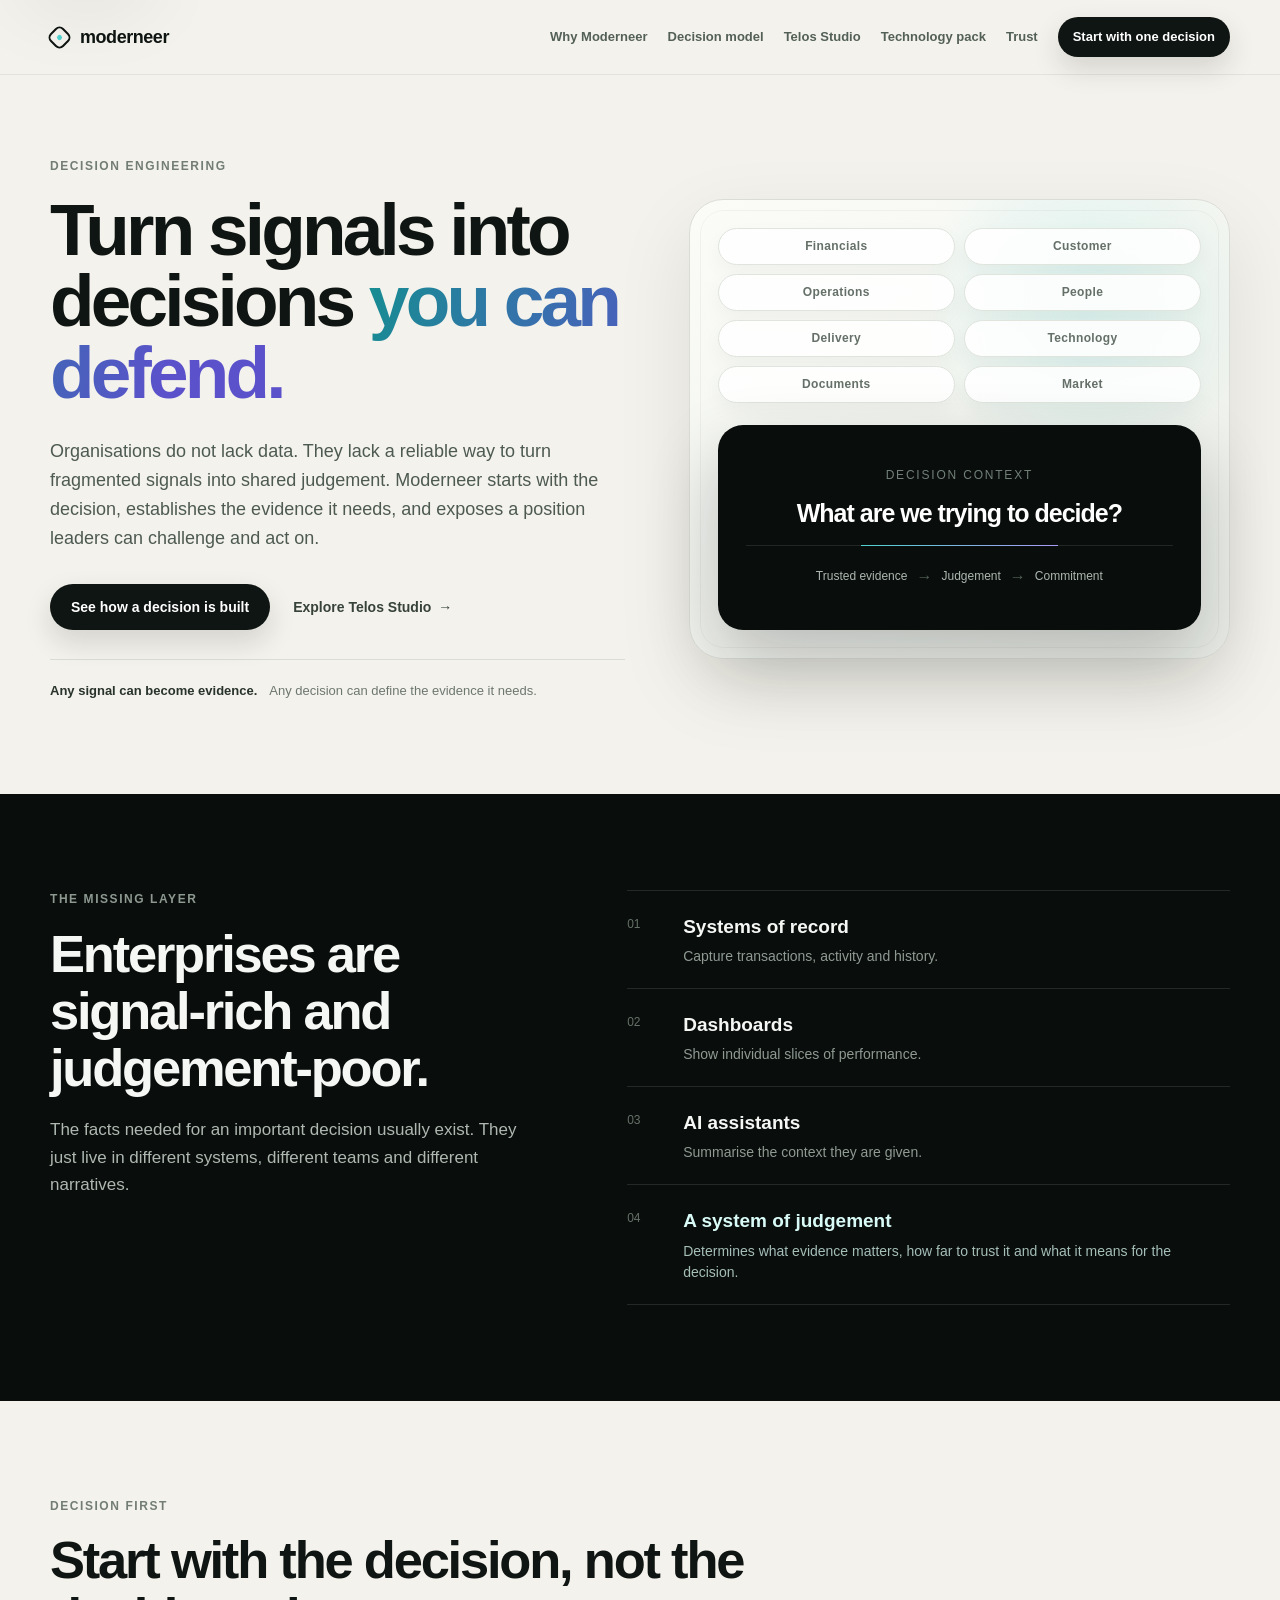
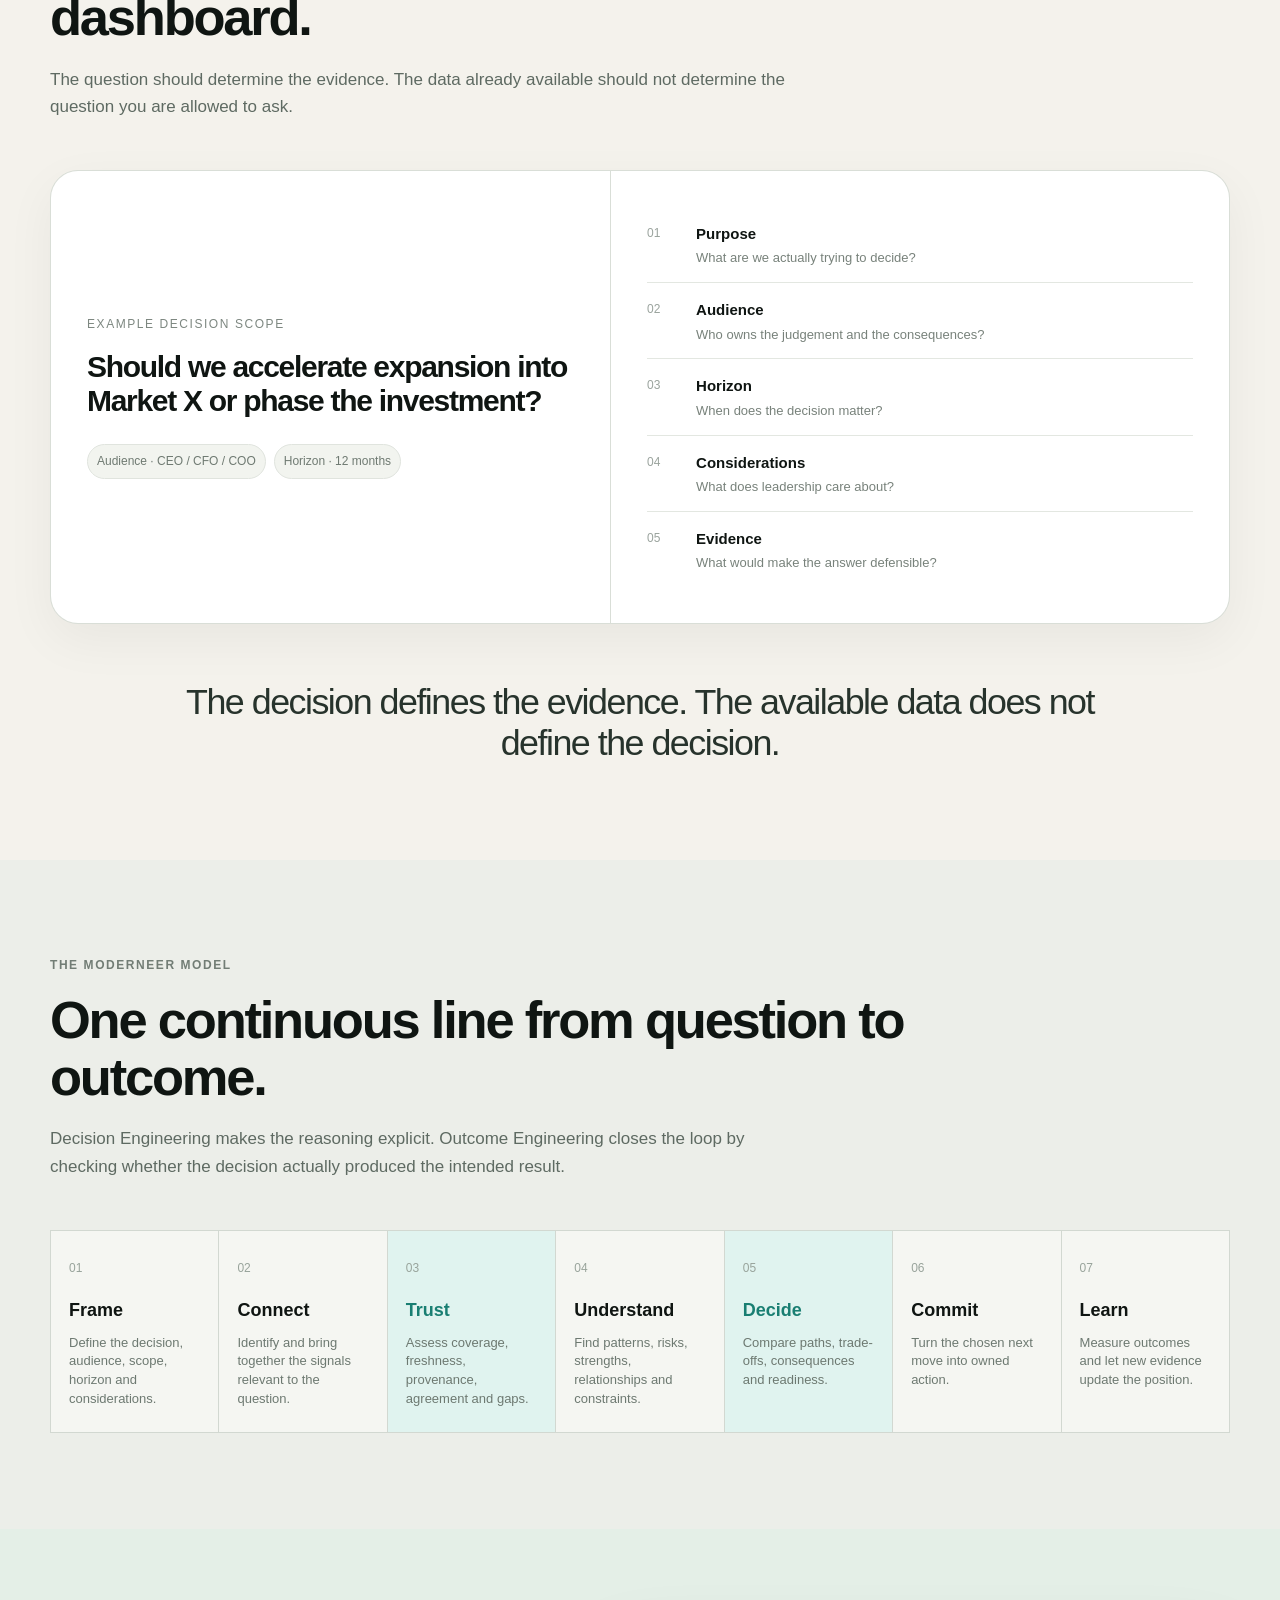
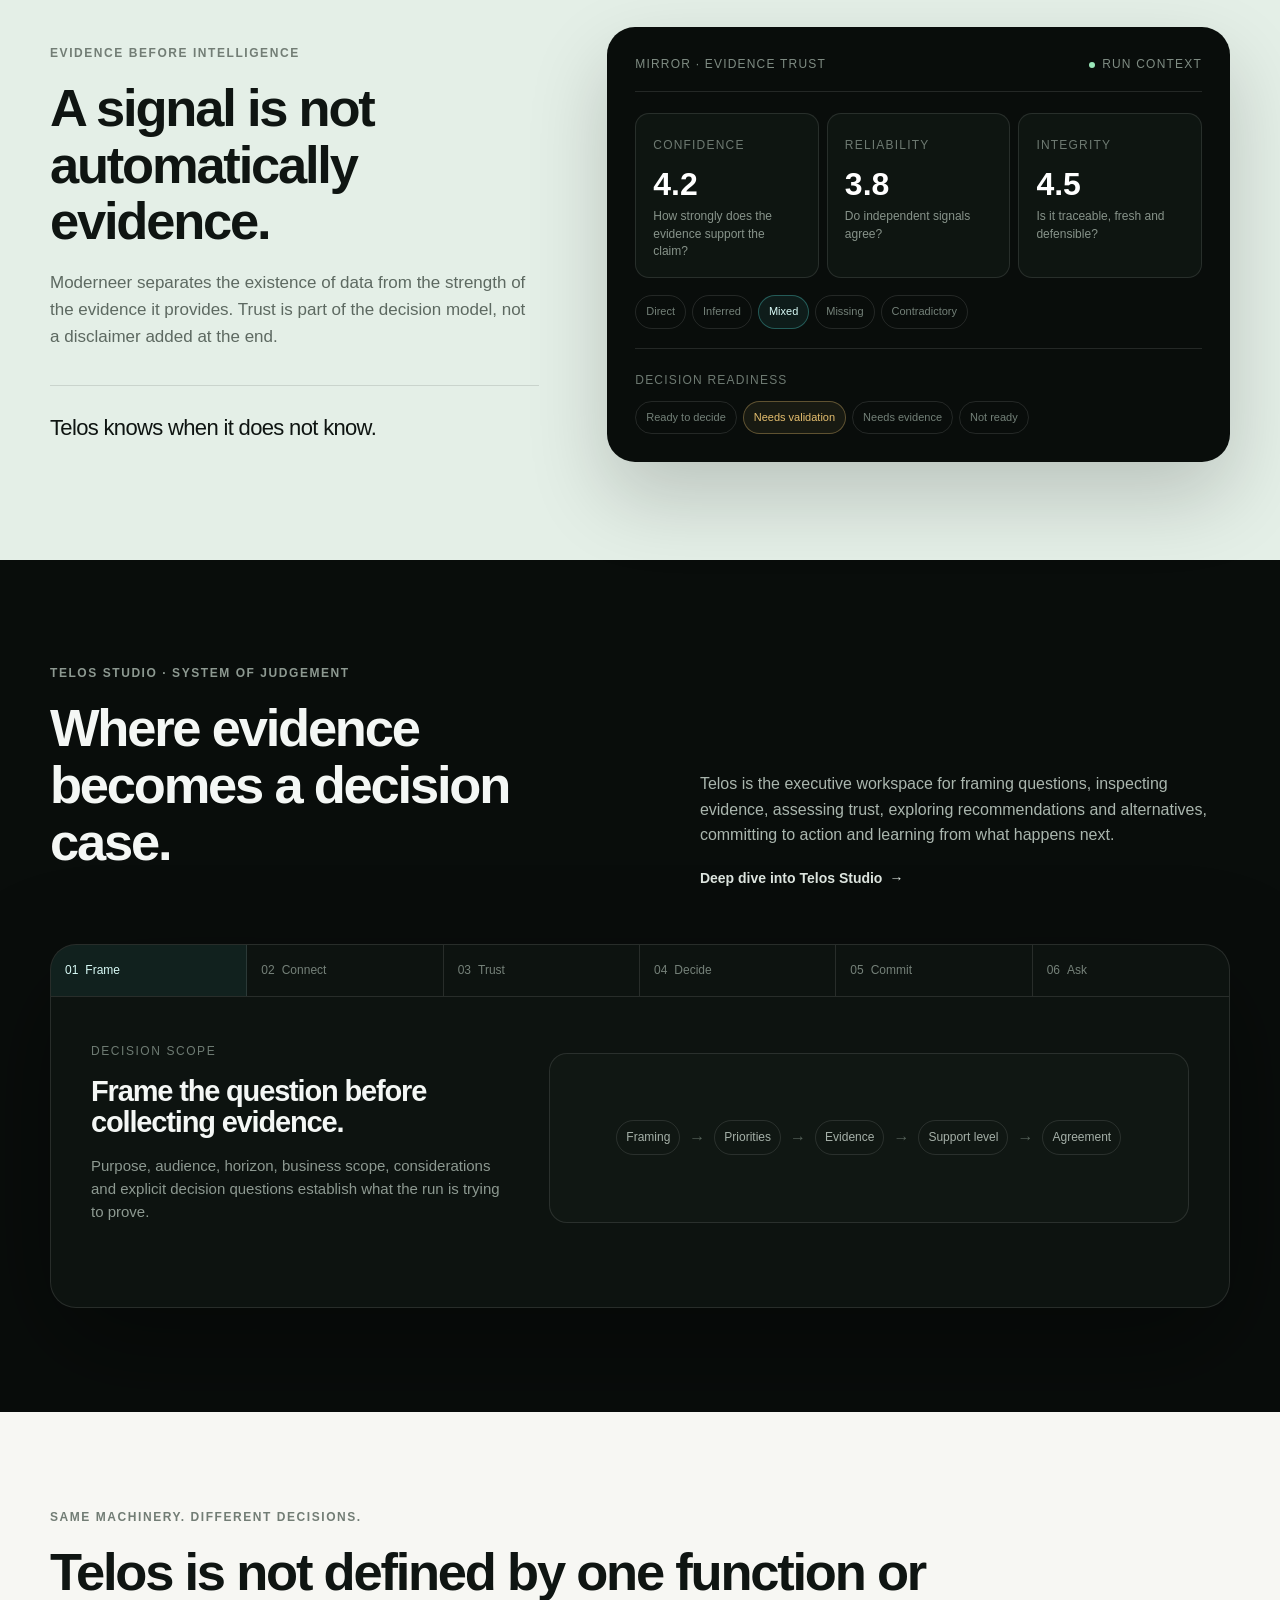
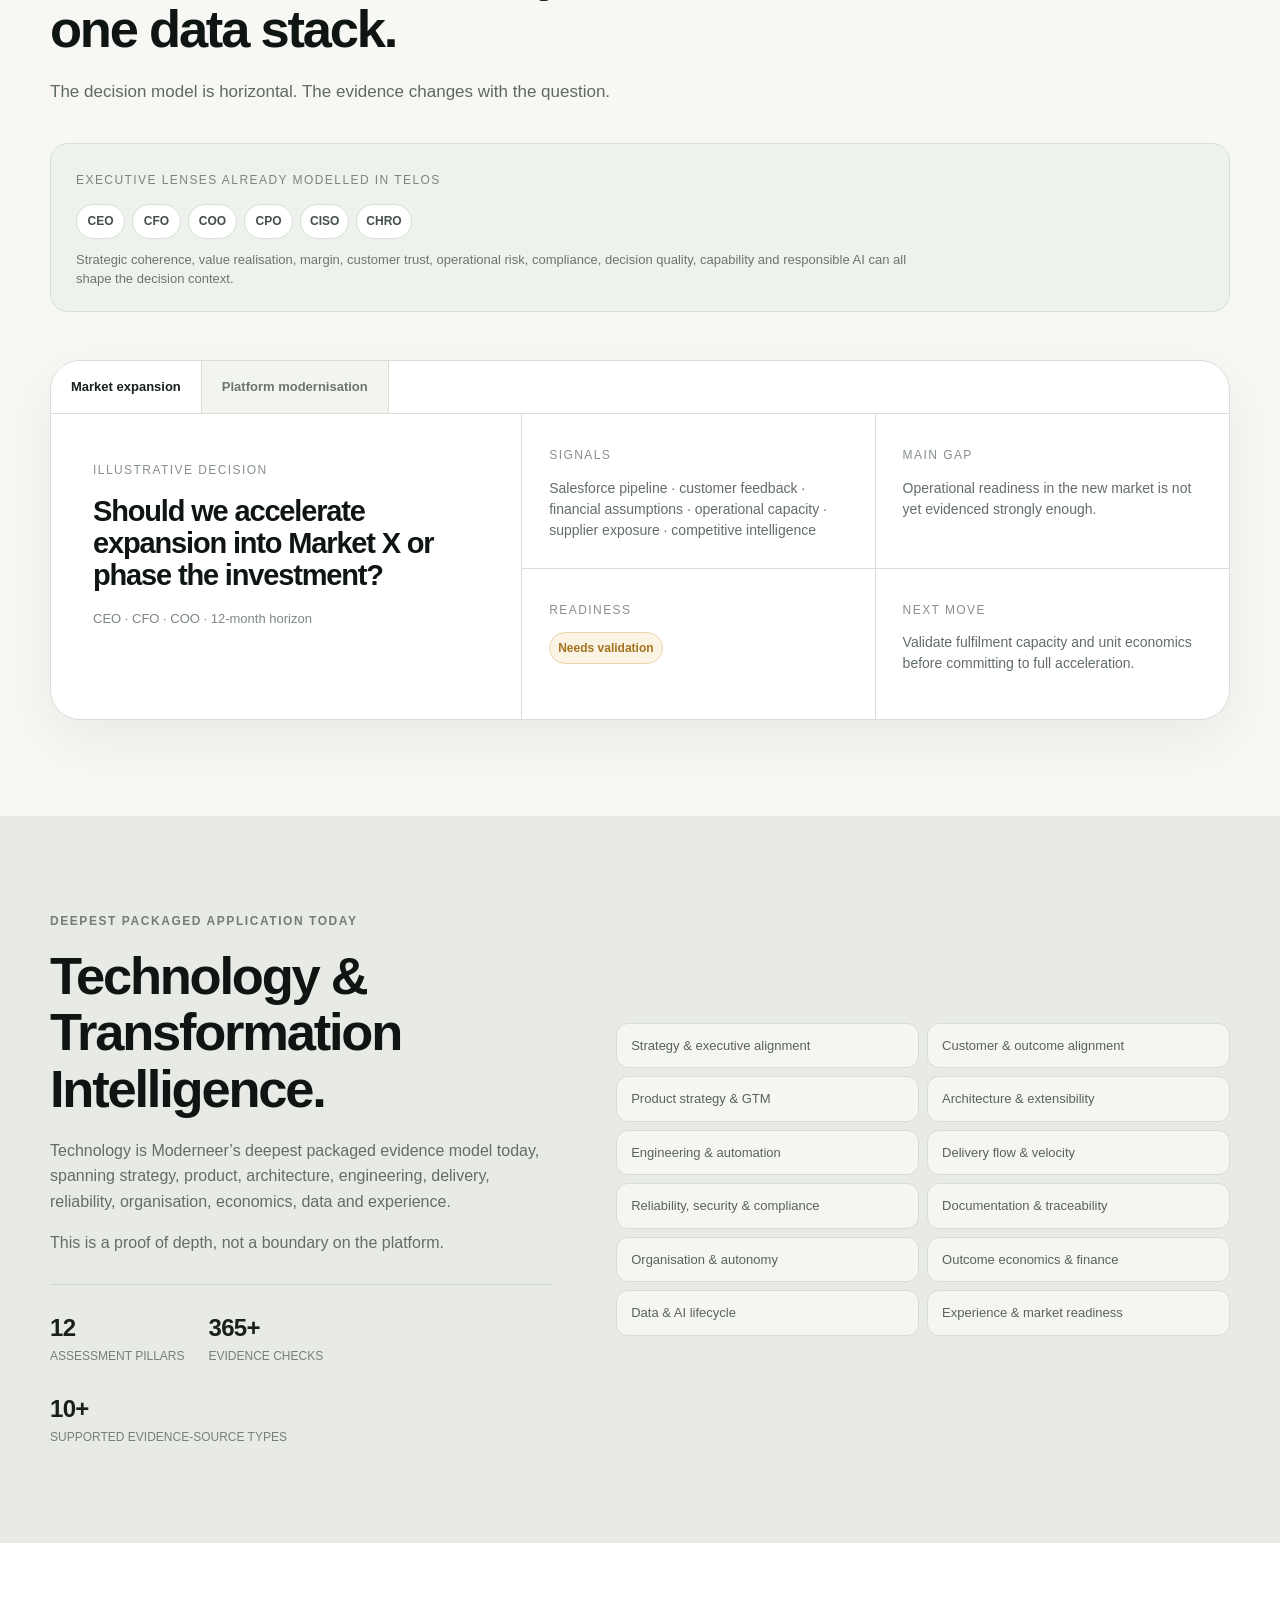
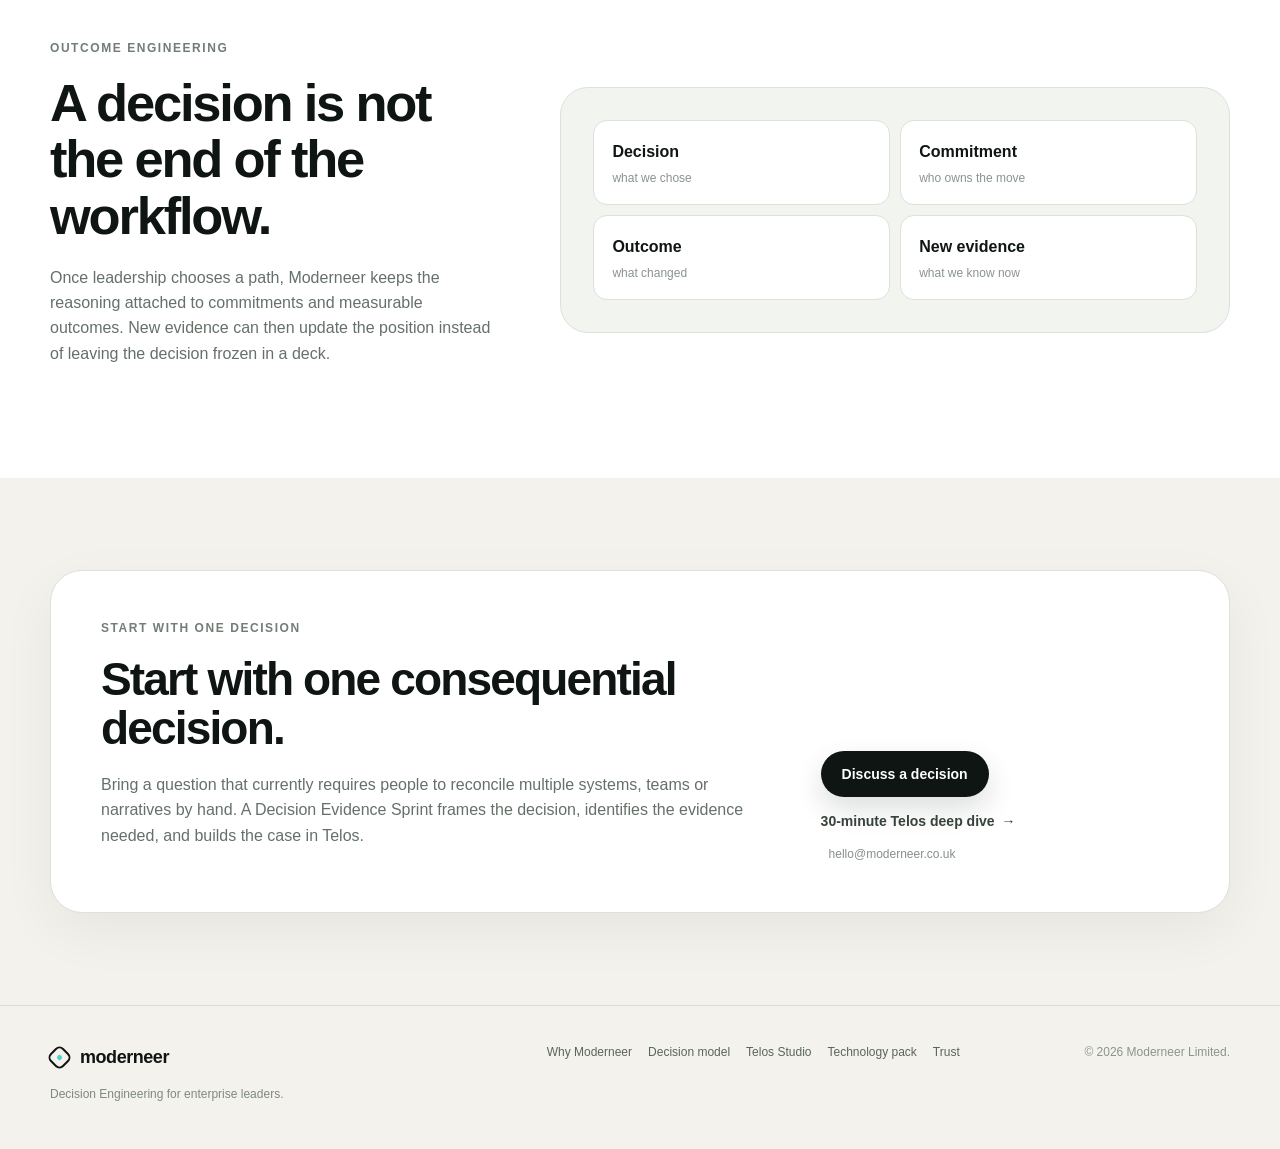
==== index.html @ ff951086 "Polish executive readability and product microcopy" ====
<!doctype html>
<html lang="en">
<head>
  <meta charset="utf-8">
  <meta name="viewport" content="width=device-width,initial-scale=1">
  <title>Moderneer — Decision Engineering for Enterprise Leaders</title>
  <meta name="description" content="Moderneer turns fragmented enterprise signals into trusted evidence and defensible decisions. Telos Studio is the system of judgement where leaders frame, challenge, decide, commit and learn.">
<link rel="stylesheet" href="assets/css/styles.css">
  <link rel="icon" type="image/svg+xml" href="assets/images/favicon.svg">
  <link rel="canonical" href="https://moderneer.co.uk/">
  <meta property="og:type" content="website">
  <meta property="og:site_name" content="Moderneer">
  <meta property="og:title" content="Turn signals into decisions you can defend.">
  <meta property="og:description" content="Decision Engineering for enterprise leaders. Frame the decision, establish trusted evidence, expose uncertainty, choose a path, commit and learn.">
  <meta property="og:url" content="https://moderneer.co.uk/">
  <meta property="og:image" content="https://moderneer.co.uk/assets/images/social-preview.svg">
  <meta name="twitter:card" content="summary_large_image">
  <meta name="theme-color" content="#f4f2ec">
</head>
<body class="site home-page">
<a class="skip-link" href="#main">Skip to content</a>

<header class="site-header">
  <div class="shell header-inner">
    <a class="brand" href="#top" aria-label="Moderneer home"><span class="brand-mark"></span><span>moderneer</span></a>
    <nav class="desktop-nav" aria-label="Primary">
      <a href="#why">Why Moderneer</a>
      <a href="#model">Decision model</a>
      <a href="#telos">Telos Studio</a>
      <a href="#technology-pack">Technology pack</a>
      <a href="#trust">Trust</a>
      <a class="button button-dark button-small" href="#contact">Start with one decision</a>
    </nav>
    <button class="menu-button" type="button" aria-label="Open navigation" aria-expanded="false" data-nav-toggle>
      <span></span><span></span>
    </button>
  </div>
  <div class="mobile-nav" data-nav-panel hidden>
    <div class="shell mobile-nav-inner">
      <a href="#why">Why Moderneer</a>
      <a href="#model">Decision model</a>
      <a href="#telos">Telos Studio</a>
      <a href="#technology-pack">Technology pack</a>
      <a href="#trust">Trust</a>
      <a href="#contact">Start with one decision</a>
    </div>
  </div>
</header>

<main id="main">
  <section class="hero" id="top">
    <div class="shell hero-grid">
      <div class="hero-copy reveal">
        <div class="eyebrow">Decision Engineering</div>
        <h1>Turn signals into decisions <span class="accent-text">you can defend.</span></h1>
        <p class="hero-lede">Organisations do not lack data. They lack a reliable way to turn fragmented signals into shared judgement. Moderneer starts with the decision, establishes the evidence it needs, and exposes a position leaders can challenge and act on.</p>
        <div class="action-row">
          <a class="button button-dark" href="#model">See how a decision is built</a>
          <a class="text-link" href="#telos">Explore Telos Studio <span aria-hidden="true">→</span></a>
        </div>
        <div class="hero-principle"><strong>Any signal can become evidence.</strong><span>Any decision can define the evidence it needs.</span></div>
      </div>

      <div class="hero-system reveal" aria-label="Signals become trusted evidence, a decision and a commitment">
        <div class="signal-cloud">
          <span style="--x:5%;--y:8%">Financials</span>
          <span style="--x:54%;--y:2%">Customer</span>
          <span style="--x:74%;--y:24%">Operations</span>
          <span style="--x:4%;--y:55%">People</span>
          <span style="--x:66%;--y:67%">Delivery</span>
          <span style="--x:10%;--y:82%">Technology</span>
          <span style="--x:48%;--y:89%">Documents</span>
          <span style="--x:79%;--y:88%">Market</span>
        </div>
        <div class="system-core">
          <small>DECISION CONTEXT</small>
          <b>What are we trying to decide?</b>
          <div class="core-line"><span></span></div>
          <div class="core-stages"><span>Trusted evidence</span><i>→</i><span>Judgement</span><i>→</i><span>Commitment</span></div>
        </div>
      </div>
    </div>
  </section>

  <section class="dark-section" id="why">
    <div class="shell problem-grid">
      <div class="reveal">
        <div class="eyebrow eyebrow-light">The missing layer</div>
        <h2>Enterprises are signal-rich and judgement-poor.</h2>
        <p class="dark-lede">The facts needed for an important decision usually exist. They just live in different systems, different teams and different narratives.</p>
      </div>
      <div class="problem-stack reveal">
        <article><span>01</span><div><b>Systems of record</b><p>Capture transactions, activity and history.</p></div></article>
        <article><span>02</span><div><b>Dashboards</b><p>Show individual slices of performance.</p></div></article>
        <article><span>03</span><div><b>AI assistants</b><p>Summarise the context they are given.</p></div></article>
        <article class="highlight"><span>04</span><div><b>A system of judgement</b><p>Determines what evidence matters, how far to trust it and what it means for the decision.</p></div></article>
      </div>
    </div>
  </section>

  <section class="section decision-first" id="model">
    <div class="shell">
      <div class="section-intro reveal">
        <div class="eyebrow">Decision first</div>
        <h2>Start with the decision, not the dashboard.</h2>
        <p>The question should determine the evidence. The data already available should not determine the question you are allowed to ask.</p>
      </div>

      <div class="scope-board reveal">
        <div class="scope-question">
          <small>EXAMPLE DECISION SCOPE</small>
          <h3>Should we accelerate expansion into Market X or phase the investment?</h3>
          <div class="scope-meta"><span>Audience · CEO / CFO / COO</span><span>Horizon · 12 months</span></div>
        </div>
        <div class="scope-fields">
          <article><span>01</span><div><b>Purpose</b><p>What are we actually trying to decide?</p></div></article>
          <article><span>02</span><div><b>Audience</b><p>Who owns the judgement and the consequences?</p></div></article>
          <article><span>03</span><div><b>Horizon</b><p>When does the decision matter?</p></div></article>
          <article><span>04</span><div><b>Considerations</b><p>What does leadership care about?</p></div></article>
          <article><span>05</span><div><b>Evidence</b><p>What would make the answer defensible?</p></div></article>
        </div>
      </div>
      <blockquote class="decision-rule reveal">The decision defines the evidence. The available data does not define the decision.</blockquote>
    </div>
  </section>

  <section class="section loop-section">
    <div class="shell">
      <div class="section-intro reveal">
        <div class="eyebrow">The Moderneer model</div>
        <h2>One continuous line from question to outcome.</h2>
        <p>Decision Engineering makes the reasoning explicit. Outcome Engineering closes the loop by checking whether the decision actually produced the intended result.</p>
      </div>
      <div class="decision-loop reveal" aria-label="Frame, Connect, Trust, Understand, Decide, Commit, Learn">
        <article><span>01</span><b>Frame</b><p>Define the decision, audience, scope, horizon and considerations.</p></article>
        <article><span>02</span><b>Connect</b><p>Identify and bring together the signals relevant to the question.</p></article>
        <article class="loop-focus"><span>03</span><b>Trust</b><p>Assess coverage, freshness, provenance, agreement and gaps.</p></article>
        <article><span>04</span><b>Understand</b><p>Find patterns, risks, strengths, relationships and constraints.</p></article>
        <article class="loop-focus"><span>05</span><b>Decide</b><p>Compare paths, trade-offs, consequences and readiness.</p></article>
        <article><span>06</span><b>Commit</b><p>Turn the chosen next move into owned action.</p></article>
        <article><span>07</span><b>Learn</b><p>Measure outcomes and let new evidence update the position.</p></article>
      </div>
    </div>
  </section>

  <section class="trust-section" id="trust">
    <div class="shell trust-grid">
      <div class="reveal">
        <div class="eyebrow">Evidence before intelligence</div>
        <h2>A signal is not automatically evidence.</h2>
        <p>Moderneer separates the existence of data from the strength of the evidence it provides. Trust is part of the decision model, not a disclaimer added at the end.</p>
        <div class="trust-quote">Telos knows when it does not know.</div>
      </div>
      <div class="mirror-card reveal">
        <div class="mirror-top"><span>Mirror · evidence trust</span><span class="live-dot">run context</span></div>
        <div class="trust-dimensions">
          <article><small>CONFIDENCE</small><strong>4.2</strong><p>How strongly does the evidence support the claim?</p></article>
          <article><small>RELIABILITY</small><strong>3.8</strong><p>Do independent signals agree?</p></article>
          <article><small>INTEGRITY</small><strong>4.5</strong><p>Is it traceable, fresh and defensible?</p></article>
        </div>
        <div class="evidence-state"><span>Direct</span><span>Inferred</span><span class="selected">Mixed</span><span>Missing</span><span>Contradictory</span></div>
        <div class="readiness-state"><small>DECISION READINESS</small><div><span>Ready to decide</span><span class="selected amber">Needs validation</span><span>Needs evidence</span><span>Not ready</span></div></div>
      </div>
    </div>
  </section>

  <section class="telos-section" id="telos">
    <div class="shell">
      <div class="telos-heading reveal">
        <div>
          <div class="eyebrow eyebrow-light">Telos Studio · System of Judgement</div>
          <h2>Where evidence becomes a decision case.</h2>
        </div>
        <div>
          <p>Telos is the executive workspace for framing questions, inspecting evidence, assessing trust, exploring recommendations and alternatives, committing to action and learning from what happens next.</p>
          <a class="text-link text-link-light" href="telos.html">Deep dive into Telos Studio <span aria-hidden="true">→</span></a>
        </div>
      </div>

      <div class="journey-window reveal">
        <div class="journey-nav">
          <button class="active" data-journey="scope"><span>01</span>Frame</button>
          <button data-journey="connect"><span>02</span>Connect</button>
          <button data-journey="trust"><span>03</span>Trust</button>
          <button data-journey="decide"><span>04</span>Decide</button>
          <button data-journey="commit"><span>05</span>Commit</button>
          <button data-journey="ask"><span>06</span>Ask</button>
        </div>
        <div class="journey-panels">
          <article class="journey-panel active" data-journey-panel="scope">
            <div><small>DECISION SCOPE</small><h3>Frame the question before collecting evidence.</h3><p>Purpose, audience, horizon, business scope, considerations and explicit decision questions establish what the run is trying to prove.</p></div>
            <div class="scope-mini"><span>Framing</span><i>→</i><span>Priorities</span><i>→</i><span>Evidence</span><i>→</i><span>Support level</span><i>→</i><span>Agreement</span></div>
          </article>
          <article class="journey-panel" data-journey-panel="connect">
            <div><small>SIGNAL COLLECTION</small><h3>Bring together only the evidence the decision needs.</h3><p>Current connectors span technology, delivery, service, business and external intelligence. Files and structured context extend the evidence set where needed.</p></div>
            <div class="connector-cloud"><span>Salesforce</span><span>Jira</span><span>Confluence</span><span>Source control</span><span>CI/CD</span><span>OpenTelemetry</span><span>ServiceNow</span><span>Cloud & cost</span><span>External intelligence</span><span>Files</span></div>
          </article>
          <article class="journey-panel" data-journey-panel="trust">
            <div><small>MIRROR</small><h3>Know how much of the answer the evidence can support.</h3><p>Coverage, confidence, reliability, integrity, provenance and contradictions are visible before certainty is implied.</p></div>
            <div class="mini-gauges"><span style="--v:72%"><b>Company trust</b><i></i></span><span style="--v:84%"><b>Run trust</b><i></i></span></div>
          </article>
          <article class="journey-panel" data-journey-panel="decide">
            <div><small>DECISION INTELLIGENCE</small><h3>Build the case, not just the recommendation.</h3><p>Why now, evidence basis, readiness, main gap, options, trade-offs, cost of action, cost of inaction and the next defensible move.</p></div>
            <div class="decision-mini"><span class="critical">Critical</span><span class="validation">Needs validation</span><b>Accelerate expansion now or phase the investment?</b><p>Leading path: validate operational capacity before full commitment.</p></div>
          </article>
          <article class="journey-panel" data-journey-panel="commit">
            <div><small>COMMITMENTS</small><h3>Turn judgement into owned action.</h3><p>Recommendations can become explicit commitments with people and dates, so the decision leaves the meeting with accountability attached.</p></div>
            <div class="commit-mini"><span><b>Owner</b>COO</span><span><b>Commit by</b>15 Nov</span><span><b>Status</b>Committed</span></div>
          </article>
          <article class="journey-panel" data-journey-panel="ask">
            <div><small>ASK THE DECISION CONTEXT</small><h3>Explore the evidence without detaching the answer from the run.</h3><p>Contextual Q&A, collaboration, participants and mentions let leaders interrogate the evidence and reasoning in natural language.</p></div>
            <div class="ask-mini"><p>What evidence most weakens the case for accelerating now?</p><span>Answer from this run →</span></div>
          </article>
        </div>
      </div>
    </div>
  </section>

  <section class="section examples-section">
    <div class="shell">
      <div class="section-intro reveal">
        <div class="eyebrow">Same machinery. Different decisions.</div>
        <h2>Telos is not defined by one function or one data stack.</h2>
        <p>The decision model is horizontal. The evidence changes with the question.</p>
      </div>

      <div class="executive-lenses reveal">
        <small>EXECUTIVE LENSES ALREADY MODELLED IN TELOS</small>
        <div><span>CEO</span><span>CFO</span><span>COO</span><span>CPO</span><span>CISO</span><span>CHRO</span></div>
        <p>Strategic coherence, value realisation, margin, customer trust, operational risk, compliance, decision quality, capability and responsible AI can all shape the decision context.</p>
      </div>

      <div class="decision-demo reveal">
        <div class="case-tabs" role="tablist" aria-label="Illustrative decision examples">
          <button class="active" role="tab" aria-selected="true" data-case="growth">Market expansion</button>
          <button role="tab" aria-selected="false" data-case="technology">Platform modernisation</button>
        </div>
        <div class="case-body">
          <div class="case-question"><small>ILLUSTRATIVE DECISION</small><h3 data-case-question>Should we accelerate expansion into Market X or phase the investment?</h3><p data-case-audience>CEO · CFO · COO · 12-month horizon</p></div>
          <div class="case-grid">
            <div><small>SIGNALS</small><p data-case-signals>Salesforce pipeline · customer feedback · financial assumptions · operational capacity · supplier exposure · competitive intelligence</p></div>
            <div><small>MAIN GAP</small><p data-case-gap>Operational readiness in the new market is not yet evidenced strongly enough.</p></div>
            <div><small>READINESS</small><p><span class="case-readiness" data-case-readiness>Needs validation</span></p></div>
            <div><small>NEXT MOVE</small><p data-case-next>Validate fulfilment capacity and unit economics before committing to full acceleration.</p></div>
          </div>
        </div>
      </div>
    </div>
  </section>

  <section class="section technology-section" id="technology-pack">
    <div class="shell technology-grid">
      <div class="reveal">
        <div class="eyebrow">Deepest packaged application today</div>
        <h2>Technology & Transformation Intelligence.</h2>
        <p>Technology is Moderneer’s deepest packaged evidence model today, spanning strategy, product, architecture, engineering, delivery, reliability, organisation, economics, data and experience.</p>
        <p>This is a proof of depth, not a boundary on the platform.</p>
        <div class="technology-proof"><span><strong>12</strong> assessment pillars</span><span><strong>365+</strong> evidence checks</span><span><strong>10+</strong> supported evidence-source types</span></div>
      </div>
      <div class="pillar-field reveal" aria-label="Technology and Transformation Intelligence pillars">
        <span>Strategy & executive alignment</span><span>Customer & outcome alignment</span><span>Product strategy & GTM</span><span>Architecture & extensibility</span><span>Engineering & automation</span><span>Delivery flow & velocity</span><span>Reliability, security & compliance</span><span>Documentation & traceability</span><span>Organisation & autonomy</span><span>Outcome economics & finance</span><span>Data & AI lifecycle</span><span>Experience & market readiness</span>
      </div>
    </div>
  </section>

  <section class="section outcome-section">
    <div class="shell outcome-grid">
      <div class="reveal">
        <div class="eyebrow">Outcome Engineering</div>
        <h2>A decision is not the end of the workflow.</h2>
        <p>Once leadership chooses a path, Moderneer keeps the reasoning attached to commitments and measurable outcomes. New evidence can then update the position instead of leaving the decision frozen in a deck.</p>
      </div>
      <div class="outcome-loop reveal" aria-label="Decision, commitment, outcome, new evidence">
        <span><b>Decision</b><small>what we chose</small></span><i>→</i><span><b>Commitment</b><small>who owns the move</small></span><i>→</i><span><b>Outcome</b><small>what changed</small></span><i>→</i><span><b>New evidence</b><small>what we know now</small></span>
      </div>
    </div>
  </section>

  <section class="contact-section" id="contact">
    <div class="shell contact-card reveal">
      <div>
        <div class="eyebrow">Start with one decision</div>
        <h2>Start with one consequential decision.</h2>
        <p>Bring a question that currently requires people to reconcile multiple systems, teams or narratives by hand. A Decision Evidence Sprint frames the decision, identifies the evidence needed, and builds the case in Telos.</p>
      </div>
      <div class="contact-action">
        <a class="button button-dark" href="mailto:hello@moderneer.co.uk?subject=Decision%20Evidence%20Sprint">Discuss a decision</a>
        <a class="text-link" href="telos.html">30-minute Telos deep dive <span aria-hidden="true">→</span></a>
        <span>hello@moderneer.co.uk</span>
      </div>
    </div>
  </section>
</main>

<footer class="site-footer">
  <div class="shell footer-grid">
    <div><a class="brand" href="#top"><span class="brand-mark"></span><span>moderneer</span></a><p>Decision Engineering for enterprise leaders.</p></div>
    <div class="footer-links"><a href="#why">Why Moderneer</a><a href="#model">Decision model</a><a href="#telos">Telos Studio</a><a href="#technology-pack">Technology pack</a><a href="#trust">Trust</a></div>
    <div class="footer-meta">© 2026 Moderneer Limited.</div>
  </div>
</footer>

<script src="assets/js/app.js"></script>
</body>
</html>
---- assets/css/styles.css ----
:root{
  --paper:#f4f2ec;
  --paper-2:#ebece7;
  --paper-3:#e7efe9;
  --ink:#0f1512;
  --ink-2:#263029;
  --muted:#626d66;
  --line:#d8ddd6;
  --white:#fff;
  --dark:#090d0b;
  --dark-2:#101713;
  --dark-3:#151d18;
  --dark-line:rgba(255,255,255,.11);
  --cyan:#4ed2cf;
  --cyan-2:#1d8e91;
  --mint:#9ae7b9;
  --violet:#aa9af6;
  --amber:#e4be6e;
  --red:#ef8b89;
  --max:1200px;
  --radius:30px;
  --shadow:0 28px 80px rgba(12,22,16,.09);
}
*{box-sizing:border-box}
html{scroll-behavior:smooth}
body{margin:0}
body.site{background:var(--paper);color:var(--ink);font-family:Inter,ui-sans-serif,system-ui,-apple-system,BlinkMacSystemFont,"Segoe UI",sans-serif;line-height:1.62;-webkit-font-smoothing:antialiased}
a{color:inherit;text-decoration:none}
button,input,textarea{font:inherit}
img{display:block;max-width:100%}
.shell{width:min(calc(100% - 48px),var(--max));margin:0 auto}
.skip-link{position:fixed;left:18px;top:-70px;z-index:1000;background:#fff;color:#111;padding:10px 14px;border-radius:8px;box-shadow:var(--shadow)}
.skip-link:focus{top:18px}
.eyebrow{font-size:10px;font-weight:700;letter-spacing:.17em;text-transform:uppercase;color:#727d75}
.eyebrow-light{color:#8d9991}
.accent-text{background:linear-gradient(105deg,#168d91 0%,#5b51cb 75%);-webkit-background-clip:text;background-clip:text;color:transparent}
.button{display:inline-flex;align-items:center;justify-content:center;min-height:48px;padding:0 21px;border-radius:999px;font-size:12px;font-weight:700;transition:transform .2s ease,box-shadow .2s ease}
.button:hover{transform:translateY(-1px)}
.button-dark{background:var(--ink);color:#fff;box-shadow:0 12px 28px rgba(15,21,18,.14)}
.button-light{background:#fff;color:var(--ink);box-shadow:0 12px 28px rgba(0,0,0,.13)}
.button-small{min-height:39px;padding:0 15px;font-size:11px}
.text-link{display:inline-flex;align-items:center;gap:7px;font-size:12px;font-weight:700;color:#36423a}
.text-link-light{color:#dce4de}
.action-row{display:flex;align-items:center;gap:23px;flex-wrap:wrap;margin-top:31px}

/* header */
.site-header{position:sticky;top:0;z-index:100;background:rgba(244,242,236,.91);backdrop-filter:blur(18px);border-bottom:1px solid rgba(15,21,18,.07)}
.header-inner{height:74px;display:flex;align-items:center;justify-content:space-between;gap:28px}
.brand{display:inline-flex;align-items:center;gap:11px;font-family:Manrope,Inter,sans-serif;font-size:18px;font-weight:700;letter-spacing:-.025em}
.brand-mark{width:19px;height:19px;border:2px solid currentColor;border-radius:6px;position:relative;transform:rotate(45deg);display:inline-block}
.brand-mark:after{content:"";position:absolute;width:5px;height:5px;border-radius:50%;background:var(--cyan);left:5px;top:5px}
.desktop-nav{display:flex;align-items:center;gap:24px;font-size:11px;font-weight:550;color:#536058}
.desktop-nav>a:not(.button):hover{color:#121a15}
.menu-button{display:none;width:42px;height:42px;border:0;background:transparent;padding:0;position:relative;cursor:pointer;color:inherit}
.menu-button span{position:absolute;left:9px;right:9px;height:1.5px;background:currentColor;transition:.2s ease}.menu-button span:first-child{top:16px}.menu-button span:last-child{top:24px}.menu-button[aria-expanded="true"] span:first-child{top:20px;transform:rotate(45deg)}.menu-button[aria-expanded="true"] span:last-child{top:20px;transform:rotate(-45deg)}
.mobile-nav{border-top:1px solid rgba(16,22,18,.08);background:var(--paper)}.mobile-nav-inner{display:grid;padding:10px 0 20px}.mobile-nav a{padding:13px 0;border-bottom:1px solid rgba(16,22,18,.07);font-size:14px;font-weight:600}.menu-open{overflow:hidden}

/* home hero */
.hero{padding:94px 0 112px;overflow:hidden}
.hero-grid{display:grid;grid-template-columns:1.03fr .97fr;gap:76px;align-items:center}
.hero h1{font-family:Manrope,Inter,sans-serif;font-size:clamp(58px,7.2vw,98px);line-height:.93;letter-spacing:-.066em;margin:18px 0 29px;max-width:850px}
.hero-lede{font-size:19px;line-height:1.6;color:#4d5a52;max-width:720px;margin:0}
.hero-principle{display:flex;gap:12px;align-items:center;flex-wrap:wrap;margin-top:29px;padding-top:22px;border-top:1px solid var(--line);font-size:11px;color:#6c7770}.hero-principle strong{color:#28332c}
.hero-system{min-height:560px;position:relative;border:1px solid #daddd7;border-radius:34px;background:radial-gradient(circle at 74% 23%,rgba(78,210,207,.17),transparent 32%),linear-gradient(150deg,#fbfcf8 0%,#ebeee8 100%);box-shadow:var(--shadow);overflow:hidden}
.hero-system:after{content:"";position:absolute;inset:14px;border:1px solid rgba(15,21,18,.04);border-radius:24px;pointer-events:none}
.signal-cloud{position:absolute;inset:0}
.signal-cloud span{position:absolute;left:var(--x);top:var(--y);font-size:9px;font-weight:650;letter-spacing:.03em;padding:8px 11px;border-radius:999px;background:rgba(255,255,255,.88);border:1px solid #dfe4dd;box-shadow:0 8px 20px rgba(15,21,18,.04);color:#647068}
.system-core{position:absolute;left:50%;top:50%;transform:translate(-50%,-50%);width:54%;min-height:220px;border-radius:25px;background:var(--dark);color:#fff;padding:27px;box-shadow:0 30px 70px rgba(9,13,11,.24);display:flex;flex-direction:column;justify-content:center;text-align:center}
.system-core small{font-size:8px;letter-spacing:.15em;color:#728079}.system-core b{font-family:Manrope,Inter,sans-serif;font-size:28px;line-height:1.12;letter-spacing:-.04em;margin:14px auto 18px;max-width:280px}.core-line{height:1px;background:rgba(255,255,255,.1);margin:0 0 18px}.core-line span{display:block;width:46%;height:1px;background:linear-gradient(90deg,var(--cyan),var(--violet));margin:auto}.core-stages{display:flex;justify-content:center;gap:9px;align-items:center;flex-wrap:wrap}.core-stages span{font-size:8px;color:#adb8b1}.core-stages i{font-style:normal;color:#53615a}

/* shared */
.section{padding:116px 0}.dark-section{padding:112px 0;background:var(--dark);color:#f5f7f5}.section-intro{max-width:900px}.section-intro h2,.problem-grid h2,.trust-grid h2,.telos-heading h2,.technology-grid h2,.outcome-grid h2,.contact-card h2,.deep-copy h2{font-family:Manrope,Inter,sans-serif;font-size:clamp(42px,5vw,66px);line-height:1.03;letter-spacing:-.055em;margin:17px 0 20px}.section-intro>p,.dark-lede,.deep-copy>p{font-size:17px;color:#5e6a62;max-width:820px}.dark-lede{color:#aeb8b1}
.problem-grid{display:grid;grid-template-columns:.9fr 1.1fr;gap:110px;align-items:start}.problem-stack{border-top:1px solid var(--dark-line)}.problem-stack article{display:grid;grid-template-columns:42px 1fr;gap:14px;padding:21px 0;border-bottom:1px solid var(--dark-line)}.problem-stack article>span{font-size:8px;color:#667269;padding-top:3px}.problem-stack b{font-family:Manrope,Inter,sans-serif;font-size:19px}.problem-stack p{margin:4px 0 0;font-size:11px;color:#8f9a93}.problem-stack .highlight b{color:#d9fbf7}.problem-stack .highlight p{color:#a5beb8}

/* decision scope */
.scope-board{display:grid;grid-template-columns:.95fr 1.05fr;gap:1px;background:#d9ded7;border:1px solid #d9ded7;border-radius:28px;overflow:hidden;margin-top:62px;box-shadow:0 16px 50px rgba(17,25,20,.05)}.scope-question,.scope-fields{background:#fff;padding:42px}.scope-question{display:flex;flex-direction:column;justify-content:center}.scope-question small{font-size:8px;letter-spacing:.13em;color:#7d8780}.scope-question h3{font-family:Manrope,Inter,sans-serif;font-size:35px;line-height:1.1;letter-spacing:-.043em;margin:16px 0 25px}.scope-meta{display:flex;gap:8px;flex-wrap:wrap}.scope-meta span{font-size:9px;padding:7px 9px;background:#f2f4ef;border:1px solid #e0e4de;border-radius:999px;color:#6f7a72}.scope-fields{display:grid;gap:0}.scope-fields article{display:grid;grid-template-columns:37px 1fr;gap:12px;padding:14px 0;border-bottom:1px solid #e3e7e1}.scope-fields article:last-child{border-bottom:0}.scope-fields article>span{font-size:8px;color:#9aa39d;padding-top:3px}.scope-fields b{font-size:14px}.scope-fields p{font-size:10px;color:#78827b;margin:3px 0 0}.decision-rule{font-family:Manrope,Inter,sans-serif;font-size:clamp(27px,3.2vw,42px);line-height:1.15;letter-spacing:-.042em;max-width:980px;margin:72px auto 0;padding:0;text-align:center;border:0;color:#27332c}

/* loop */
.loop-section{background:#eceee9}.decision-loop{display:grid;grid-template-columns:repeat(7,1fr);gap:1px;margin-top:62px;background:#d2d8d1;border:1px solid #d2d8d1}.decision-loop article{background:#f5f6f2;padding:25px 19px;min-height:190px}.decision-loop article>span{font-size:8px;color:#98a39b}.decision-loop b{display:block;font-family:Manrope,Inter,sans-serif;font-size:17px;margin:17px 0 9px}.decision-loop p{font-size:10px;color:#6d7971;margin:0}.decision-loop .loop-focus{background:#e0f3ef}.decision-loop .loop-focus b{color:#197e72}

/* trust */
.trust-section{padding:118px 0;background:#e4efe7}.trust-grid{display:grid;grid-template-columns:.88fr 1.12fr;gap:88px;align-items:center}.trust-grid>div:first-child>p{font-size:17px;color:#5d6961}.trust-quote{font-family:Manrope,Inter,sans-serif;font-size:24px;letter-spacing:-.03em;margin-top:34px;padding-top:25px;border-top:1px solid rgba(16,22,18,.12)}.mirror-card{background:var(--dark);color:#fff;border-radius:28px;padding:26px;box-shadow:0 35px 80px rgba(9,13,11,.19)}.mirror-top{display:flex;justify-content:space-between;align-items:center;font-size:9px;text-transform:uppercase;letter-spacing:.1em;color:#7f8c83;border-bottom:1px solid var(--dark-line);padding-bottom:17px}.live-dot:before{content:"";display:inline-block;width:6px;height:6px;background:var(--mint);border-radius:50%;margin-right:7px}.trust-dimensions{display:grid;grid-template-columns:repeat(3,1fr);gap:8px;margin-top:21px}.trust-dimensions article{background:#0e1511;border:1px solid var(--dark-line);border-radius:14px;padding:17px}.trust-dimensions small{font-size:7px;color:#6e7a72;letter-spacing:.1em}.trust-dimensions strong{display:block;font-family:Manrope,Inter,sans-serif;font-size:34px;line-height:1;margin:12px 0 8px}.trust-dimensions p{font-size:9px;color:#87938a;margin:0}.evidence-state{display:flex;gap:6px;flex-wrap:wrap;margin-top:17px}.evidence-state span,.readiness-state span{font-size:8px;color:#738078;border:1px solid var(--dark-line);border-radius:999px;padding:6px 8px}.evidence-state .selected{color:#d9fbf7;border-color:rgba(78,210,207,.35);background:rgba(78,210,207,.08)}.readiness-state{margin-top:19px;padding-top:17px;border-top:1px solid var(--dark-line)}.readiness-state small{font-size:7px;letter-spacing:.1em;color:#6e7a72}.readiness-state>div{display:flex;gap:6px;flex-wrap:wrap;margin-top:10px}.readiness-state .selected.amber{color:var(--amber);border-color:rgba(228,190,110,.35);background:rgba(228,190,110,.07)}

/* Telos home reveal */
.telos-section{padding:122px 0;background:var(--dark);color:#f4f7f5}.telos-heading{display:grid;grid-template-columns:1.05fr .95fr;gap:90px;align-items:end}.telos-heading>div:last-child p{font-size:16px;color:#aab6ae;margin:0 0 17px}.journey-window{margin-top:65px;border:1px solid var(--dark-line);border-radius:26px;background:#0d1310;overflow:hidden;box-shadow:0 38px 110px rgba(0,0,0,.38)}.journey-nav{display:grid;grid-template-columns:repeat(6,1fr);border-bottom:1px solid var(--dark-line)}.journey-nav button{border:0;border-right:1px solid var(--dark-line);background:transparent;color:#758179;padding:16px 12px;font-size:10px;cursor:pointer;text-align:left}.journey-nav button:last-child{border-right:0}.journey-nav button span{font-size:7px;margin-right:7px}.journey-nav button.active{background:rgba(78,210,207,.07);color:#d8faf6}.journey-panels{min-height:310px}.journey-panel{display:none;grid-template-columns:.78fr 1.22fr;gap:65px;align-items:center;padding:45px}.journey-panel.active{display:grid}.journey-panel small{font-size:8px;letter-spacing:.13em;color:#6e7b73}.journey-panel h3{font-family:Manrope,Inter,sans-serif;font-size:32px;line-height:1.09;letter-spacing:-.04em;margin:13px 0 14px}.journey-panel p{font-size:12px;color:#8d9991}.scope-mini,.connector-cloud,.mini-gauges,.decision-mini,.commit-mini,.ask-mini{border:1px solid var(--dark-line);background:#101713;border-radius:18px;padding:25px;min-height:170px}.scope-mini{display:flex;align-items:center;justify-content:center;gap:9px;flex-wrap:wrap}.scope-mini span{font-size:10px;border:1px solid var(--dark-line);border-radius:999px;padding:7px 9px;color:#a5b0a8}.scope-mini i{font-style:normal;color:#556159}.connector-cloud{display:flex;gap:8px;flex-wrap:wrap;align-content:center}.connector-cloud span{font-size:10px;padding:9px 11px;border:1px solid var(--dark-line);border-radius:10px;color:#a5b0a8}.mini-gauges{display:grid;grid-template-columns:1fr 1fr;gap:18px}.mini-gauges span{display:flex;flex-direction:column;justify-content:flex-end;position:relative}.mini-gauges b{font-size:12px}.mini-gauges i{height:6px;border-radius:999px;background:linear-gradient(90deg,var(--red),var(--amber),var(--mint));width:var(--v);margin-top:12px}.decision-mini{display:flex;flex-direction:column;justify-content:center}.decision-mini>span{align-self:flex-start;font-size:8px;padding:5px 7px;border-radius:999px;margin-right:5px}.decision-mini .critical{color:var(--red);background:rgba(239,139,137,.09)}.decision-mini .validation{color:var(--amber);background:rgba(228,190,110,.09)}.decision-mini b{font-family:Manrope,Inter,sans-serif;font-size:18px;line-height:1.18;margin:16px 0 7px}.decision-mini p{margin:0}.commit-mini{display:grid;grid-template-columns:repeat(3,1fr);gap:8px;align-content:center}.commit-mini span{border:1px solid var(--dark-line);border-radius:11px;padding:13px;font-size:10px;color:#a6b1a9}.commit-mini b{display:block;font-size:7px;color:#68756c;letter-spacing:.1em;margin-bottom:7px}.ask-mini{display:flex;flex-direction:column;justify-content:center}.ask-mini p{font-family:Manrope,Inter,sans-serif;font-size:18px;color:#dbe3dd}.ask-mini span{font-size:9px;color:var(--cyan)}

/* examples */
.examples-section{background:#f7f7f3}.decision-demo{margin-top:60px;border:1px solid #daddd7;border-radius:30px;background:#fff;overflow:hidden;box-shadow:0 20px 60px rgba(18,27,22,.06)}.case-tabs{display:flex;border-bottom:1px solid var(--line)}.case-tabs button{border:0;border-right:1px solid var(--line);background:#f2f4ef;padding:16px 20px;font-size:11px;font-weight:650;color:#6a766e;cursor:pointer}.case-tabs button.active{background:#fff;color:#172019}.case-body{display:grid;grid-template-columns:.8fr 1.2fr}.case-question{padding:42px;border-right:1px solid var(--line)}.case-question small,.case-grid small{font-size:8px;letter-spacing:.12em;color:#879189}.case-question h3{font-family:Manrope,Inter,sans-serif;font-size:33px;line-height:1.1;letter-spacing:-.04em;margin:14px 0 18px}.case-question p{font-size:10px;color:#7d8880}.case-grid{display:grid;grid-template-columns:1fr 1fr}.case-grid>div{padding:27px;border-right:1px solid var(--line);border-bottom:1px solid var(--line);min-height:150px}.case-grid>div:nth-child(2n){border-right:0}.case-grid>div:nth-last-child(-n+2){border-bottom:0}.case-grid p{font-size:11px;color:#626e66;margin:11px 0 0}.case-readiness{display:inline-flex;color:#a5731e;background:#fbf4e5;border:1px solid #ead6a9;border-radius:999px;padding:6px 8px;font-size:9px;font-weight:650}

/* tech pack */
.technology-section{background:#e8ebe5}.technology-grid{display:grid;grid-template-columns:.9fr 1.1fr;gap:75px;align-items:center}.technology-grid>div:first-child>p{color:#626e66;font-size:16px}.technology-proof{display:flex;gap:24px;flex-wrap:wrap;margin-top:28px;padding-top:24px;border-top:1px solid #cfd6ce}.technology-proof span{font-size:9px;color:#758078;text-transform:uppercase}.technology-proof strong{display:block;font-size:22px;color:#172019;letter-spacing:-.03em;text-transform:none}.pillar-field{display:grid;grid-template-columns:1fr 1fr;gap:8px}.pillar-field span{background:#f5f6f2;border:1px solid #d7ddd5;border-radius:12px;padding:13px 14px;font-size:10px;color:#58635c}

/* outcome */
.outcome-section{background:#fff}.outcome-grid{display:grid;grid-template-columns:.8fr 1.2fr;gap:82px;align-items:center}.outcome-grid>div:first-child>p{font-size:16px;color:#657069}.outcome-loop{display:flex;align-items:center;justify-content:center;gap:9px;flex-wrap:wrap;background:#f1f4ef;border:1px solid #dce1da;border-radius:28px;padding:32px}.outcome-loop span{min-width:130px;padding:16px;border-radius:14px;background:#fff;border:1px solid #dce1da}.outcome-loop b{display:block;font-family:Manrope,Inter,sans-serif;font-size:15px}.outcome-loop small{display:block;font-size:8px;color:#8a948d;margin-top:5px}.outcome-loop i{font-style:normal;color:#9da7a0}

/* contact footer */
.contact-section{padding:110px 0}.contact-card{background:#fff;border:1px solid #dce1da;border-radius:32px;padding:54px 58px;display:grid;grid-template-columns:1.3fr .7fr;gap:65px;align-items:end;box-shadow:0 18px 55px rgba(17,23,20,.055)}.contact-card h2{font-size:clamp(38px,4.5vw,58px);margin-bottom:18px}.contact-card p{font-size:15px;color:#657069;max-width:760px}.contact-action{display:flex;flex-direction:column;align-items:flex-start;gap:13px}.contact-action>span{font-size:10px;color:#869089;margin-left:8px}.site-footer{border-top:1px solid var(--line);padding:37px 0 45px}.footer-grid{display:grid;grid-template-columns:1.1fr 1.2fr auto;gap:45px;align-items:start}.site-footer p{font-size:10px;color:#7e8982;margin:11px 0 0}.footer-links{display:flex;gap:16px;flex-wrap:wrap;font-size:10px;color:#59645d}.footer-meta{font-size:10px;color:#8b948e;white-space:nowrap}

/* Telos page shared */
.telos-page{background:var(--paper)}.telos-header{background:rgba(9,13,11,.94);color:#f4f7f5;border-bottom:1px solid var(--dark-line)}.telos-header .desktop-nav{color:#9ba69e}.telos-header .desktop-nav>a:not(.button):hover{color:#fff}.light-menu{color:#fff}.dark-mobile-nav{background:var(--dark);color:#f4f7f5;border-color:var(--dark-line)}.dark-mobile-nav a{border-color:var(--dark-line)}
.telos-hero{background:var(--dark);color:#f4f7f5;padding:104px 0 112px}.telos-hero-grid{display:grid;grid-template-columns:1.08fr .92fr;gap:90px;align-items:end}.telos-hero h1{font-family:Manrope,Inter,sans-serif;font-size:clamp(58px,7vw,92px);line-height:.94;letter-spacing:-.064em;margin:18px 0 27px}.telos-hero p{font-size:18px;color:#aab6ae;max-width:830px}.telos-loop-card{border:1px solid var(--dark-line);border-radius:26px;background:#0d1410;padding:27px;box-shadow:0 32px 80px rgba(0,0,0,.28)}.telos-loop-card>small{font-size:8px;letter-spacing:.14em;color:#6d7971}.loop-vertical{display:grid;margin-top:18px}.loop-vertical span{padding:11px 0;border-bottom:1px solid var(--dark-line);font-family:Manrope,Inter,sans-serif;font-size:16px}.loop-vertical b{font-size:8px;color:#657169;margin-right:12px}.telos-loop-card>p{font-size:9px;color:#68746c;margin:16px 0 0}
.chapter-rail{position:fixed;right:20px;top:50%;transform:translateY(-50%);z-index:80;display:grid;gap:6px}.chapter-rail a{width:29px;height:29px;border-radius:50%;border:1px solid rgba(15,21,18,.12);background:rgba(244,242,236,.88);backdrop-filter:blur(10px);display:grid;place-items:center;font-size:7px;color:#8b958e;transition:.2s}.chapter-rail a.active{background:var(--ink);color:#fff;border-color:var(--ink);transform:scale(1.08)}
.deep-section{padding:115px 0}.light-deep{background:var(--paper)}.soft-deep{background:#e5eee8}.dark-deep{background:var(--dark);color:#f3f6f4}.outcome-deep{background:#eef1eb}.architecture-deep{background:#101713;color:#f2f5f3}.deep-grid{display:grid;grid-template-columns:.88fr 1.12fr;gap:85px;align-items:center}.deep-grid.reverse{grid-template-columns:1.12fr .88fr}.chapter-kicker{display:flex;align-items:center;gap:10px;font-size:10px;font-weight:700;text-transform:uppercase;letter-spacing:.13em;color:#707c74}.chapter-kicker span{display:grid;place-items:center;width:28px;height:28px;border:1px solid #cfd6ce;border-radius:50%;font-size:8px}.chapter-kicker.light{color:#87938b}.chapter-kicker.light span{border-color:var(--dark-line)}.deep-copy h2{font-size:clamp(41px,4.8vw,62px)}.dark-deep .deep-copy>p,.architecture-deep .deep-copy>p{color:#9eaaa2}.deep-copy blockquote{font-family:Manrope,Inter,sans-serif;font-size:22px;line-height:1.25;letter-spacing:-.03em;margin:28px 0 0;padding:20px 0 0;border-top:1px solid var(--line)}.deep-copy.wide{max-width:900px;margin-bottom:55px}.deep-note{font-size:11px!important;color:#7d8981!important;padding-top:18px;border-top:1px solid var(--dark-line);margin-top:25px!important}

/* Telos product visuals */
.scope-product,.signal-product,.assessment-visual,.commitment-board,.learning-board{border:1px solid #d7ddd6;border-radius:26px;background:#fff;overflow:hidden;box-shadow:var(--shadow)}.signal-product{border-color:var(--dark-line);background:#0d1410;color:#f4f7f5}.product-chrome{height:46px;padding:0 17px;border-bottom:1px solid #e0e4de;display:flex;align-items:center;justify-content:space-between;font-size:8px;letter-spacing:.08em;color:#7d8780}.product-chrome.dark{border-color:var(--dark-line);color:#76827a}.scope-wizard{padding:25px}.wizard-steps{display:grid;grid-template-columns:repeat(5,1fr);gap:5px}.wizard-steps span{font-size:8px;padding:9px 7px;text-align:center;border-radius:8px;background:#f1f3ef;color:#89938c}.wizard-steps span.active{background:#dbf1ed;color:#1f786d}.wizard-content{margin-top:24px}.wizard-content label{display:block;font-size:8px;letter-spacing:.12em;color:#8a948d;margin-bottom:8px}.wizard-content>strong{font-family:Manrope,Inter,sans-serif;font-size:20px;line-height:1.25;display:block}.field-row{display:grid;grid-template-columns:1fr 1fr;gap:8px;margin-top:20px}.field-row>div,.scope-question-list span{padding:12px;border:1px solid #e1e5df;border-radius:10px}.field-row small{display:block;font-size:7px;color:#929c95}.field-row b{font-size:10px}.scope-question-list{display:grid;gap:7px;margin-top:8px}.scope-question-list span{font-size:9px;color:#66716a}.signal-categories{display:grid;grid-template-columns:repeat(4,1fr);gap:7px;padding:24px}.signal-categories span{padding:13px 8px;border-radius:10px;background:#101913;border:1px solid var(--dark-line);font-size:9px;text-align:center;color:#aab5ad}.connector-list{padding:0 24px 24px}.connector-list small{font-size:7px;color:#68746c;letter-spacing:.11em}.connector-list>div{display:flex;gap:6px;flex-wrap:wrap;margin-top:10px}.connector-list span{font-size:8px;padding:6px 8px;border:1px solid var(--dark-line);border-radius:999px;color:#8f9a92}.pack-callout{margin-top:28px;padding:20px;border:1px solid #d8ded7;border-radius:16px;background:#fff}.pack-callout small{font-size:7px;color:#8a948d;letter-spacing:.11em}.pack-callout b{display:block;font-family:Manrope,Inter,sans-serif;font-size:19px;margin:7px 0 5px}.pack-callout p{font-size:10px!important;margin:0;color:#738078!important}.assessment-visual{padding:25px}.assessment-head{display:flex;justify-content:space-between;align-items:center;padding-bottom:17px;border-bottom:1px solid #e0e4de;font-size:9px;color:#78837b}.assessment-head b{font-size:10px}.pillar-bars{display:grid;gap:10px;margin-top:18px}.pillar-bars span{display:grid;grid-template-columns:155px 1fr;gap:12px;align-items:center;font-size:8px;color:#68736c}.pillar-bars i{height:6px;border-radius:999px;background:linear-gradient(90deg,#c7d0c9 var(--v),#e9ece7 var(--v));position:relative}.pillar-bars i:after{content:"";position:absolute;left:0;top:0;height:100%;width:var(--v);border-radius:999px;background:linear-gradient(90deg,#39a8a2,#6c67cc)}
.real-product{min-width:0}.product-shot-label{display:flex;justify-content:space-between;align-items:center;font-size:10px;font-weight:650;margin-bottom:10px}.product-shot-label small{font-size:8px;color:#7e8981;font-weight:500}.dark-label{color:#dce4de}.dark-label small{color:#707c74}.shot-frame{position:relative;overflow:hidden;border-radius:22px;border:1px solid rgba(15,21,18,.13);background:#111;box-shadow:0 25px 70px rgba(15,21,18,.16)}.shot-frame img{width:100%;height:auto}.mirror-shot{aspect-ratio:2.15/1}.mirror-shot img{transform:scale(1.04);transform-origin:50% 17%}.decision-shot{aspect-ratio:2.55/1}.decision-shot img{transform:scale(1.03);transform-origin:50% 18%}.chat-shot{aspect-ratio:2.4/1}.chat-shot img{transform:scale(1.04);transform-origin:50% 20%}.decision-anatomy{display:grid;grid-template-columns:repeat(5,1fr);gap:1px;background:var(--dark-line);margin-top:25px;border:1px solid var(--dark-line)}.decision-anatomy article{background:#0d1410;padding:17px}.decision-anatomy small{font-size:7px;letter-spacing:.1em;color:#68746c}.decision-anatomy p{font-size:9px;color:#98a39c;margin:8px 0 0}.trust-definitions{display:grid;gap:8px;margin-top:25px}.trust-definitions article{display:grid;grid-template-columns:110px 1fr;gap:12px;padding:11px 0;border-bottom:1px solid rgba(16,22,18,.11)}.trust-definitions b{font-size:12px}.trust-definitions p{font-size:10px!important;margin:0;color:#6b776f!important}.state-pairs{display:grid;gap:10px;margin-top:22px}.state-pairs small{font-size:7px;letter-spacing:.11em;color:#768078}.state-pairs p{font-size:9px!important;margin:5px 0 0!important;color:#68746d!important}
.option-matrix{display:grid;grid-template-columns:.58fr 1.42fr;gap:1px;background:#d7ddd6;border:1px solid #d7ddd6;margin-top:55px}.option-types{background:#f5f6f2;padding:26px;display:grid;gap:7px}.option-types span{font-size:10px;padding:11px 12px;background:#fff;border:1px solid #dfe4de;border-radius:9px}.consequence-grid{display:grid;grid-template-columns:1fr 1fr;gap:1px;background:#d7ddd6}.consequence-grid article{background:#fff;padding:26px;min-height:160px}.consequence-grid small{font-size:7px;color:#8c968f;letter-spacing:.12em}.consequence-grid b{display:block;font-family:Manrope,Inter,sans-serif;font-size:19px;margin:9px 0 7px}.consequence-grid p{font-size:10px;color:#6c776f}.commitment-board{padding:0}.commitment-head{height:48px;padding:0 18px;display:flex;align-items:center;justify-content:space-between;border-bottom:1px solid #e0e4de;font-size:9px;color:#758078}.commitment-board article{display:grid;grid-template-columns:1fr auto;gap:20px;padding:27px;align-items:center}.commitment-board article small{font-size:7px;letter-spacing:.1em;color:#8a948d}.commitment-board article b{display:block;font-family:Manrope,Inter,sans-serif;font-size:20px;line-height:1.2;margin-top:8px}.committed{font-size:8px;background:#e5f5ec;color:#247c63;border:1px solid #cae7da;border-radius:999px;padding:7px 9px}.commitment-meta{display:grid;grid-template-columns:.65fr .65fr 1.7fr;border-top:1px solid #e0e4de}.commitment-meta span{padding:16px;border-right:1px solid #e0e4de}.commitment-meta span:last-child{border-right:0}.commitment-meta small{display:block;font-size:7px;color:#89938c}.commitment-meta b{font-size:10px}.ask-prompts{display:grid;gap:8px;margin-top:26px}.ask-prompts span{font-size:10px;padding:11px 12px;border:1px solid var(--dark-line);background:#0d1410;border-radius:9px;color:#a5b0a8}.learning-board{padding:27px}.learn-path{display:flex;align-items:center;justify-content:center;gap:8px;flex-wrap:wrap}.learn-path span{padding:14px;border:1px solid #dce2db;border-radius:12px;min-width:120px;background:#fafbf8}.learn-path b{display:block;font-size:12px}.learn-path small{display:block;font-size:7px;color:#8a948d;margin-top:4px}.learn-path i{font-style:normal;color:#9ca69f}.metric-row{display:grid;grid-template-columns:1fr 1fr;gap:8px;margin-top:23px}.metric-row article{border:1px solid #dce2db;border-radius:12px;padding:14px}.metric-row small{font-size:7px;color:#89938c}.metric-row b{display:block;font-size:13px;margin:7px 0 4px}.metric-row span{font-size:8px;color:#7b867e}
.architecture-map{display:grid;grid-template-columns:1fr 45px 1fr 45px 1fr;align-items:center;margin-top:58px}.architecture-map>i{font-style:normal;text-align:center;color:#607068}.arch-col{display:grid;gap:7px;padding:24px;border:1px solid var(--dark-line);border-radius:18px;background:#0d1410}.arch-col small{font-size:7px;color:#69756d;letter-spacing:.12em;margin-bottom:5px}.arch-col span{font-size:9px;padding:9px 10px;border:1px solid var(--dark-line);border-radius:8px;color:#9da9a1}.arch-col.core{background:#11201b}.arch-col.telos-core{background:#15162a}.architecture-principles{display:flex;gap:8px;flex-wrap:wrap;margin-top:22px}.architecture-principles span{font-size:8px;padding:7px 9px;border:1px solid var(--dark-line);border-radius:999px;color:#829087}.telos-contact{background:#101713;padding-top:0}.telos-contact .contact-card{background:#f5f6f2}.telos-footer{background:#101713;border-color:var(--dark-line);color:#edf2ee}.telos-footer p,.telos-footer .footer-links,.telos-footer .footer-meta{color:#7f8a82}

/* 404 */
.not-found{min-height:100vh;padding:46px 0;background:var(--paper)}.not-found-copy{min-height:75vh;display:flex;flex-direction:column;align-items:flex-start;justify-content:center;max-width:800px}.not-found h1{font-family:Manrope,Inter,sans-serif;font-size:clamp(54px,8vw,96px);line-height:.98;letter-spacing:-.06em;margin:18px 0 20px}.not-found p{font-size:18px;color:var(--muted);margin:0 0 28px}

/* motion */
.reveal{opacity:0;transform:translateY(17px);transition:opacity .62s ease,transform .62s ease}.reveal.show{opacity:1;transform:none}

@media(max-width:1080px){
  .desktop-nav{display:none}.menu-button{display:block}.chapter-rail{display:none}
  .hero-grid,.problem-grid,.scope-board,.trust-grid,.telos-heading,.technology-grid,.outcome-grid,.contact-card,.telos-hero-grid,.deep-grid,.deep-grid.reverse{grid-template-columns:1fr}
  .hero-grid{gap:56px}.problem-grid,.trust-grid,.telos-hero-grid,.deep-grid,.deep-grid.reverse{gap:58px}.telos-heading{gap:24px}
  .decision-loop{grid-template-columns:repeat(4,1fr)}
  .case-body{grid-template-columns:1fr}.case-question{border-right:0;border-bottom:1px solid var(--line)}
  .journey-panel{grid-template-columns:1fr;gap:25px}
  .option-matrix{grid-template-columns:1fr}.option-types{grid-template-columns:repeat(4,1fr)}
  .decision-anatomy{grid-template-columns:repeat(3,1fr)}
  .architecture-map{grid-template-columns:1fr}.architecture-map>i{transform:rotate(90deg);padding:4px}
  .footer-grid{grid-template-columns:1fr 1fr}.footer-meta{grid-column:1/-1}
}
@media(max-width:760px){
  .shell{width:min(calc(100% - 28px),var(--max))}.header-inner{height:68px}.hero{padding:62px 0 82px}.hero h1{font-size:57px}.hero-lede{font-size:16px}.hero-system{min-height:500px}.signal-cloud span{font-size:8px;padding:7px 8px}.system-core{width:68%;min-height:210px}.system-core b{font-size:23px}
  .section,.dark-section,.trust-section,.telos-section,.contact-section,.telos-hero,.deep-section{padding:80px 0}.section-intro h2,.problem-grid h2,.trust-grid h2,.telos-heading h2,.technology-grid h2,.outcome-grid h2,.contact-card h2,.deep-copy h2{font-size:40px}.telos-hero h1{font-size:54px}
  .scope-question,.scope-fields{padding:28px}.scope-question h3{font-size:29px}.decision-rule{font-size:27px;margin-top:50px}
  .decision-loop{grid-template-columns:1fr 1fr}.decision-loop article{min-height:165px}
  .trust-dimensions{grid-template-columns:1fr}.journey-nav{grid-template-columns:repeat(3,1fr)}.journey-nav button:nth-child(3){border-right:0}.journey-panel{padding:29px 22px}.journey-panel h3{font-size:27px}.mini-gauges,.commit-mini{grid-template-columns:1fr}
  .case-grid{grid-template-columns:1fr}.case-grid>div{border-right:0!important;border-bottom:1px solid var(--line)!important}.case-grid>div:last-child{border-bottom:0!important}.case-question{padding:30px}.case-question h3{font-size:27px}
  .pillar-field{grid-template-columns:1fr}.outcome-loop{justify-content:flex-start}.outcome-loop i{transform:rotate(90deg)}
  .contact-card{padding:33px 26px}.footer-grid{grid-template-columns:1fr}.footer-meta{grid-column:auto}
  .wizard-steps{grid-template-columns:1fr 1fr}.field-row{grid-template-columns:1fr}.signal-categories{grid-template-columns:1fr 1fr}.pillar-bars span{grid-template-columns:120px 1fr}.decision-anatomy{grid-template-columns:1fr}.option-types{grid-template-columns:1fr 1fr}.consequence-grid{grid-template-columns:1fr}.commitment-board article{grid-template-columns:1fr}.commitment-meta{grid-template-columns:1fr}.commitment-meta span{border-right:0;border-bottom:1px solid #e0e4de}.metric-row{grid-template-columns:1fr}.real-product.large{margin-left:-8px;margin-right:-8px}.product-shot-label{align-items:flex-start;gap:12px}.product-shot-label small{text-align:right}.shot-frame{border-radius:14px}
}
@media(prefers-reduced-motion:reduce){html{scroll-behavior:auto}*,*:before,*:after{transition:none!important}.reveal{opacity:1;transform:none}}

/* Product-accurate illustrative Telos interfaces */
.mirror-product-ui,.decision-product-ui,.chat-product-ui{border:1px solid rgba(15,21,18,.14);border-radius:22px;overflow:hidden;box-shadow:0 28px 70px rgba(15,21,18,.14)}
.mirror-product-ui{display:grid;grid-template-columns:52px 1fr;background:#111827;color:#eef3ef;min-height:360px}
.ui-rail{background:#0c1210;border-right:1px solid rgba(255,255,255,.08);display:grid;align-content:start;justify-items:center;gap:16px;padding:18px 0}.ui-rail i{width:22px;height:22px;border:1px solid rgba(255,255,255,.15);border-radius:7px}.ui-rail i.active{border-color:rgba(78,210,207,.55);background:rgba(78,210,207,.12)}
.mirror-ui-main{padding:22px}.ui-title{display:flex;justify-content:space-between;gap:25px;align-items:flex-start;padding-bottom:16px;border-bottom:1px solid rgba(255,255,255,.08)}.ui-title b{font-family:Manrope,Inter,sans-serif;font-size:18px}.ui-title span{display:block;font-size:9px;color:#8f9a93;margin-top:5px}.ui-title>small{font-size:8px;color:#6d7971;letter-spacing:.1em}
.mirror-gauges-ui{display:grid;grid-template-columns:1fr 1fr;gap:10px;margin-top:18px}.mirror-gauges-ui article{border:1px solid rgba(255,255,255,.1);border-radius:12px;background:#151d18;padding:18px}.mirror-gauges-ui small{font-size:7px;letter-spacing:.1em;color:#89958d}.gauge-arc{height:120px;position:relative;display:grid;place-items:end center;margin:10px auto 3px;overflow:hidden}.gauge-arc:before{content:"";position:absolute;width:150px;height:150px;border-radius:50%;background:conic-gradient(from 220deg,var(--red) 0 22%,#f59e0b 22% 42%,#f3c944 42% 58%,#19c37d 58% 72%,transparent 72% 100%);top:25px}.gauge-arc:after{content:"";position:absolute;width:112px;height:112px;border-radius:50%;background:#151d18;top:44px}.gauge-arc span{position:relative;z-index:2;font-family:Manrope,Inter,sans-serif;font-size:27px;font-weight:700;margin-bottom:3px}.gauge-arc.good:before{transform:rotate(24deg)}.mirror-gauges-ui p{font-size:8px;color:#859087;margin:10px 0 0;text-align:center}
.decision-product-ui{background:#0c1110;color:#eef3ef;padding:0}.decision-ui-top{display:flex;align-items:center;gap:22px;padding:16px 18px;border-bottom:1px solid rgba(255,255,255,.08);font-size:9px;color:#78847c}.decision-ui-top b{font-family:Manrope,Inter,sans-serif;font-size:16px;color:#f1f5f2;margin-right:auto}.decision-ui-top span:first-of-type{color:#d6f7f3;border-bottom:2px solid var(--cyan);padding-bottom:15px;margin-bottom:-16px}.decision-ui-metrics{display:grid;grid-template-columns:repeat(5,1fr);gap:8px;padding:16px 18px}.decision-ui-metrics span{padding:11px 12px;background:#151d18;border:1px solid rgba(255,255,255,.07);border-radius:9px;font-size:8px;color:#8e9a92}.decision-ui-metrics b{font-size:14px;color:#fff;margin-right:6px}.decision-ui-cards{display:grid;grid-template-columns:repeat(3,1fr);gap:9px;padding:0 18px 20px}.decision-ui-cards article{min-height:240px;border:1px solid rgba(255,255,255,.09);border-top:3px solid #db4e4e;border-radius:9px;background:#121914;padding:14px}.decision-ui-cards article:nth-child(2){border-top-color:#2cb67d}.decision-ui-cards article:nth-child(3){border-top-color:#d99a2b}.decision-ui-cards article>div{display:flex;justify-content:space-between;gap:8px}.decision-ui-cards small{font-size:7px;color:#d56665}.decision-ui-cards em{font-size:7px;font-style:normal;color:#49d6a0}.decision-ui-cards b{display:block;font-family:Manrope,Inter,sans-serif;font-size:14px;line-height:1.2;margin:18px 0 13px}.decision-ui-cards p{font-size:8px;line-height:1.45;color:#a8b3ab}.decision-ui-cards p strong{color:#eef3ef}.decision-ui-cards>article>span{display:inline-flex;font-size:7px;padding:5px 7px;border-radius:999px;color:var(--amber);background:rgba(228,190,110,.09);margin-top:8px}
.chat-product-ui{background:#0c1110;color:#eef3ef}.chat-ui-top{height:52px;padding:0 17px;display:flex;align-items:center;gap:15px;border-bottom:1px solid rgba(255,255,255,.08)}.chat-ui-top b{font-family:Manrope,Inter,sans-serif;font-size:14px}.chat-ui-top span{font-size:8px;color:#849087;border-radius:999px;background:#151d18;padding:6px 8px}.chat-ui-top i{font-size:8px;font-style:normal;color:#7f8a82;margin-left:auto}.chat-ui-body{min-height:295px;padding:25px;display:grid;align-content:start;gap:15px}.system-message{justify-self:start;max-width:78%;padding:10px 12px;border-radius:11px;background:#f6eeef;color:#7a4c4d;font-size:9px;border-left:2px solid var(--red)}.chat-user{justify-self:end;max-width:72%;padding:11px 13px;border-radius:12px 12px 3px 12px;background:#252f55;color:#e4e8fb;font-size:10px}.chat-assistant{justify-self:start;max-width:80%;padding:14px;border:1px solid rgba(255,255,255,.08);border-radius:12px 12px 12px 3px;background:#121914}.chat-assistant small{font-size:7px;letter-spacing:.1em;color:var(--cyan)}.chat-assistant p{font-size:9px;color:#aeb8b1;margin:7px 0}.chat-assistant span{font-size:8px;color:#7ddbd5}.chat-ui-input{height:56px;border-top:1px solid rgba(255,255,255,.08);display:grid;grid-template-columns:1fr auto auto;gap:10px;align-items:center;padding:0 14px}.chat-ui-input>span{height:34px;border:1px solid #555ad5;border-radius:7px;display:flex;align-items:center;padding:0 11px;color:#6f7a72;font-size:9px}.chat-ui-input b{font-size:8px;border:1px solid rgba(255,255,255,.09);border-radius:8px;padding:8px 10px}.chat-ui-input i{font-style:normal;width:31px;height:31px;border-radius:8px;background:#4f518e;display:grid;place-items:center}
@media(max-width:760px){.mirror-product-ui{grid-template-columns:38px 1fr}.mirror-gauges-ui{grid-template-columns:1fr}.decision-ui-top span{display:none}.decision-ui-metrics{grid-template-columns:1fr 1fr}.decision-ui-cards{grid-template-columns:1fr}.decision-ui-cards article{min-height:auto}.chat-ui-body{min-height:250px}.chat-ui-top span{display:none}}

/* Executive-lens and recommendation-portfolio completeness */
.executive-lenses{margin-top:38px;padding:22px 25px;border:1px solid #d9ded7;border-radius:18px;background:#eef2ed}
.executive-lenses>small{font-size:7px;letter-spacing:.12em;color:#7b867e}
.executive-lenses>div{display:flex;gap:7px;flex-wrap:wrap;margin:13px 0 11px}
.executive-lenses>div span{display:inline-flex;min-width:49px;justify-content:center;padding:7px 9px;border-radius:999px;background:#fff;border:1px solid #d9ded7;font-size:9px;font-weight:700;color:#425047}
.executive-lenses>p{font-size:10px;color:#6b766f;max-width:850px;margin:0}
.recommendation-strip{display:grid;grid-template-columns:1.15fr repeat(3,1fr);gap:1px;background:var(--dark-line);border-top:1px solid var(--dark-line);margin-top:26px}
.recommendation-strip>div,.recommendation-strip>article{background:#0d1410;padding:22px}
.recommendation-strip small{display:block;font-size:7px;letter-spacing:.11em;color:#69756d;margin-bottom:8px}
.recommendation-strip>div b{font-family:Manrope,Inter,sans-serif;font-size:17px}
.recommendation-strip article span{display:inline-flex;font-size:7px;text-transform:uppercase;letter-spacing:.09em;padding:6px 8px;border-radius:999px}
.recommendation-strip article p{font-size:9px;color:#929e96;margin:11px 0 0}
.recommendation-strip .fix span{color:var(--red);background:rgba(239,139,137,.09)}
.recommendation-strip .invest span{color:var(--violet);background:rgba(170,154,246,.1)}
.recommendation-strip .assure span{color:var(--mint);background:rgba(154,231,185,.09)}
@media(max-width:900px){.recommendation-strip{grid-template-columns:1fr 1fr}.recommendation-strip>div{grid-column:1/-1}}
@media(max-width:620px){.recommendation-strip{grid-template-columns:1fr}.recommendation-strip>div{grid-column:auto}}


/* =========================================================
   UX QA hardening — October 2026
   Accessibility, typography, resilience, and layout clarity.
   ========================================================= */
:root{
  --max:1180px;
}

/* Use a reliable native type stack; no render-blocking third-party font dependency. */
body.site,
.brand,
.hero h1,
.system-core b,
.section-intro h2,
.problem-grid h2,
.trust-grid h2,
.telos-heading h2,
.technology-grid h2,
.outcome-grid h2,
.contact-card h2,
.deep-copy h2,
.scope-question h3,
.decision-rule,
.decision-loop b,
.trust-quote,
.journey-panel h3,
.decision-mini b,
.ask-mini p,
.case-question h3,
.outcome-loop b,
.telos-hero h1,
.deep-copy h3,
.ui-title b,
.gauge-arc span,
.decision-ui-top b,
.decision-ui-cards b,
.chat-ui-top b{
  font-family:-apple-system,BlinkMacSystemFont,"Segoe UI",Helvetica,Arial,sans-serif;
}

/* Never make core content depend on JavaScript to be visible. */
.reveal,
.reveal.show{
  opacity:1 !important;
  transform:none !important;
}

/* Baseline readable type. */
body.site{font-size:16px;line-height:1.58}
.eyebrow{font-size:12px;letter-spacing:.13em}
.button{font-size:14px;min-height:46px;white-space:nowrap}
.button-small{font-size:13px;min-height:40px}
.text-link{font-size:14px}
.desktop-nav{font-size:13px;gap:20px}
.site-header .button{flex-shrink:0}

/* Hero: calmer scale, robust visual composition, no clipped signal chips. */
.hero{padding:82px 0 94px}
.hero-grid{gap:64px}
.hero h1{font-size:clamp(52px,5.7vw,76px);line-height:.98;letter-spacing:-.052em}
.hero-lede{font-size:18px;line-height:1.6;max-width:660px}
.hero-principle{font-size:13px;line-height:1.45}
.hero-system{
  min-height:0;
  padding:28px;
  display:grid;
  gap:22px;
  align-content:center;
  overflow:visible;
}
.hero-system:after{inset:10px}
.signal-cloud{
  position:static;
  display:grid;
  grid-template-columns:repeat(2,minmax(0,1fr));
  gap:9px;
}
.signal-cloud span{
  position:static;
  font-size:12px;
  line-height:1.25;
  padding:10px 12px;
  text-align:center;
}
.system-core{
  position:static;
  transform:none;
  width:auto;
  min-height:205px;
  padding:28px;
}
.system-core small{font-size:11px}
.system-core b{font-size:25px;max-width:340px}
.core-stages span{font-size:11px}

/* Section rhythm and headings. */
.section{padding:96px 0}
.dark-section{padding:96px 0}
.trust-section{padding:98px 0}
.telos-section{padding:104px 0}
.contact-section{padding:92px 0}
.section-intro h2,
.problem-grid h2,
.trust-grid h2,
.telos-heading h2,
.technology-grid h2,
.outcome-grid h2,
.deep-copy h2{
  font-size:clamp(36px,4.1vw,54px);
  line-height:1.08;
  letter-spacing:-.042em;
}
.section-intro>p,
.dark-lede,
.deep-copy>p{font-size:17px;line-height:1.6}

/* Problem framing. */
.problem-grid{gap:84px}
.problem-stack article>span{font-size:11px}
.problem-stack b{font-size:19px}
.problem-stack p{font-size:14px;line-height:1.5}

/* Decision scope. */
.scope-board{margin-top:50px}
.scope-question,.scope-fields{padding:36px}
.scope-question small{font-size:11px}
.scope-question h3{font-size:30px;line-height:1.14}
.scope-meta span{font-size:12px}
.scope-fields article>span{font-size:11px}
.scope-fields b{font-size:15px}
.scope-fields p{font-size:13px;line-height:1.45}
.decision-rule{font-size:clamp(25px,2.8vw,36px);margin-top:58px}

/* Seven-step decision model. */
.decision-loop{margin-top:50px}
.decision-loop article{padding:23px 18px;min-height:178px}
.decision-loop article>span{font-size:11px}
.decision-loop b{font-size:18px}
.decision-loop p{font-size:13px;line-height:1.45}

/* Mirror / evidence trust. */
.trust-grid{gap:68px}
.trust-grid>div:first-child>p{font-size:17px}
.trust-quote{font-size:22px}
.mirror-card{padding:28px}
.mirror-top{font-size:11px}
.trust-dimensions small{font-size:10px}
.trust-dimensions strong{font-size:32px}
.trust-dimensions p{font-size:12px;line-height:1.45}
.evidence-state span,.readiness-state span{font-size:11px;padding:7px 10px}
.readiness-state small{font-size:10px}

/* Homepage Telos journey. */
.telos-heading{gap:64px}
.telos-heading>div:last-child p{font-size:16px;line-height:1.6}
.journey-window{margin-top:54px}
.journey-nav button{font-size:12px;padding:16px 14px}
.journey-nav button span{font-size:10px}
.journey-panel{padding:40px;gap:48px}
.journey-panel small{font-size:10px}
.journey-panel h3{font-size:29px}
.journey-panel p{font-size:15px;line-height:1.55}
.scope-mini span,.connector-cloud span{font-size:12px}
.mini-gauges b{font-size:14px}
.decision-mini>span{font-size:11px}
.decision-mini b{font-size:19px}
.commit-mini span{font-size:12px}
.commit-mini b{font-size:10px}
.ask-mini p{font-size:18px}
.ask-mini span{font-size:12px}

/* Cross-functional examples. */
.decision-demo{margin-top:48px}
.case-tabs button{font-size:13px}
.case-question small,.case-grid small{font-size:10px}
.case-question h3{font-size:29px}
.case-question p{font-size:13px}
.case-grid p{font-size:14px;line-height:1.5}
.case-readiness{font-size:12px}

/* Technology pack is proof, not fine print. */
.technology-grid{gap:64px}
.technology-grid>div:first-child>p{font-size:16px;line-height:1.6}
.technology-proof span{font-size:11px}
.technology-proof strong{font-size:24px}
.pillar-field span{font-size:13px;line-height:1.35;padding:13px 14px}

/* Outcome loop: stable grid rather than fragile arrow-wrapped flex. */
.outcome-grid{gap:64px}
.outcome-grid>div:first-child>p{font-size:16px}
.outcome-loop{
  display:grid;
  grid-template-columns:repeat(2,minmax(0,1fr));
  gap:10px;
  justify-content:initial;
}
.outcome-loop i{display:none}
.outcome-loop span{min-width:0;padding:18px}
.outcome-loop b{font-size:16px}
.outcome-loop small{font-size:12px;line-height:1.4}

/* CTA and footer. */
.contact-card{padding:48px 50px;gap:54px}
.contact-card h2{font-size:clamp(34px,3.6vw,46px);line-height:1.08;letter-spacing:-.04em}
.contact-card p{font-size:16px;line-height:1.58}
.contact-action>span{font-size:12px}
.site-footer p,.footer-links,.footer-meta{font-size:12px}

/* Telos deep dive: keep the 30-minute story readable. */
.telos-hero{padding:88px 0 96px}
.telos-hero-grid{gap:72px}
.telos-hero h1{font-size:clamp(50px,5.6vw,72px);line-height:.98;letter-spacing:-.052em}
.telos-hero p{font-size:18px;line-height:1.6}
.telos-loop-card>small{font-size:10px}
.loop-vertical b{font-size:11px}
.telos-loop-card>p{font-size:12px;line-height:1.5}

/* The tiny right-side number rail added noise and was not readable. */
.chapter-rail{display:none !important}

.deep-section{padding:96px 0}
.chapter-kicker{font-size:12px}
.chapter-kicker span{font-size:11px}
.deep-note{font-size:15px !important;line-height:1.5}
.product-chrome{font-size:11px}
.wizard-steps span{font-size:11px}
.wizard-content label{font-size:11px}
.field-row small{font-size:10px}
.field-row b{font-size:13px}
.scope-question-list span{font-size:12px}
.signal-categories span{font-size:12px}
.connector-list small{font-size:10px}
.connector-list span{font-size:12px}
.pack-callout small{font-size:10px}
.pack-callout p{font-size:13px !important}
.assessment-head{font-size:12px}
.assessment-head b{font-size:13px}
.pillar-bars span{font-size:11px}
.product-shot-label{font-size:13px}
.product-shot-label small{font-size:11px}
.decision-anatomy small{font-size:10px}
.decision-anatomy p{font-size:13px;line-height:1.5}
.trust-definitions p{font-size:13px !important}
.state-pairs small{font-size:10px}
.state-pairs p{font-size:12px !important}
.option-types span{font-size:12px}
.consequence-grid small{font-size:10px}
.consequence-grid p{font-size:13px;line-height:1.5}
.commitment-head{font-size:12px}
.commitment-board article small{font-size:10px}
.committed{font-size:11px}
.commitment-meta small{font-size:10px}
.commitment-meta b{font-size:13px}
.ask-prompts span{font-size:12px}
.learn-path small{font-size:10px}
.metric-row small{font-size:10px}
.metric-row span{font-size:12px}
.arch-col small{font-size:10px}
.arch-col span{font-size:12px}
.architecture-principles span{font-size:11px}

/* Product-accurate views: readable at normal zoom. */
.ui-title span{font-size:12px}
.ui-title>small{font-size:10px}
.mirror-gauges-ui small{font-size:10px}
.mirror-gauges-ui p{font-size:12px;line-height:1.45}
.decision-ui-top{font-size:11px}
.decision-ui-metrics span{font-size:11px}
.decision-ui-cards small,.decision-ui-cards em{font-size:10px}
.decision-ui-cards b{font-size:16px}
.decision-ui-cards p{font-size:12px;line-height:1.5}
.decision-ui-cards>article>span{font-size:10px}
.chat-ui-top span,.chat-ui-top i{font-size:11px}
.system-message{font-size:12px}
.chat-user{font-size:13px}
.chat-assistant small{font-size:10px}
.chat-assistant p{font-size:12px;line-height:1.5}
.chat-assistant span{font-size:11px}
.chat-ui-input>span{font-size:12px}
.chat-ui-input b{font-size:11px}

/* Recommendation portfolio and executive lenses. */
.executive-lenses>small{font-size:10px}
.executive-lenses>div span{font-size:12px}
.executive-lenses>p{font-size:13px;line-height:1.5}
.recommendation-strip small{font-size:10px}
.recommendation-strip>div b{font-size:18px}
.recommendation-strip article span{font-size:11px}
.recommendation-strip article p{font-size:12px;line-height:1.45}

/* Tablet. */
@media(max-width:1080px){
  .hero-grid{gap:42px}
  .signal-cloud{grid-template-columns:repeat(4,minmax(0,1fr))}
  .system-core{min-height:190px}
  .problem-grid,.trust-grid,.telos-hero-grid,.deep-grid,.deep-grid.reverse{gap:46px}
}

/* Mobile. */
@media(max-width:760px){
  .shell{width:min(calc(100% - 36px),var(--max))}
  .hero{padding:52px 0 68px}
  .hero h1{font-size:clamp(42px,13vw,52px);line-height:1}
  .hero-lede{font-size:17px}
  .hero-system{padding:18px;gap:16px}
  .signal-cloud{grid-template-columns:1fr 1fr}
  .signal-cloud span{font-size:11px;padding:9px}
  .system-core{width:auto;min-height:185px;padding:22px}
  .system-core b{font-size:22px}
  .core-stages{gap:7px}
  .core-stages span{font-size:10px}

  .section,.dark-section,.trust-section,.telos-section,.contact-section,.telos-hero,.deep-section{padding:68px 0}
  .section-intro h2,.problem-grid h2,.trust-grid h2,.telos-heading h2,.technology-grid h2,.outcome-grid h2,.contact-card h2,.deep-copy h2{
    font-size:clamp(32px,9vw,40px);
    line-height:1.08;
  }
  .telos-hero h1{font-size:clamp(42px,12vw,52px)}
  .action-row{gap:15px}
  .button{width:auto;max-width:100%}

  .scope-question,.scope-fields{padding:24px}
  .scope-question h3{font-size:26px}
  .decision-rule{font-size:24px;margin-top:44px}

  .decision-loop{grid-template-columns:1fr}
  .decision-loop article{min-height:0}

  .journey-nav{grid-template-columns:repeat(2,1fr)}
  .journey-nav button:nth-child(n){border-right:1px solid var(--dark-line)}
  .journey-nav button:nth-child(2n){border-right:0}
  .journey-panel{padding:25px 20px}
  .journey-panel h3{font-size:25px}

  .case-question{padding:25px}
  .case-question h3{font-size:25px}

  .outcome-loop{grid-template-columns:1fr 1fr}

  .contact-card{padding:28px 24px;gap:30px}
  .contact-action{width:100%}
  .contact-action .button{width:100%}
  .contact-action .text-link{font-size:13px}

  .product-shot-label{display:grid;gap:6px}
  .product-shot-label small{text-align:left}
  .decision-ui-metrics{grid-template-columns:1fr 1fr}
  .decision-ui-cards{grid-template-columns:1fr}
  .decision-ui-cards article{min-height:auto}
  .architecture-map{gap:10px}
}

@media(max-width:420px){
  .signal-cloud{grid-template-columns:1fr}
  .outcome-loop{grid-template-columns:1fr}
  .trust-dimensions{grid-template-columns:1fr}
}


/* Final UX QA readability floor */
.system-core small,
.core-stages span,
.problem-stack article>span,
.scope-question small,
.scope-fields article>span,
.decision-loop article>span,
.mirror-top,
.trust-dimensions small,
.readiness-state small,
.journey-nav button span,
.journey-panel small,
.decision-mini>span,
.commit-mini b,
.case-question small,
.case-grid small,
.technology-proof span,
.telos-loop-card>small,
.loop-vertical b,
.chapter-kicker span,
.product-chrome,
.wizard-steps span,
.wizard-content label,
.field-row small,
.connector-list small,
.pack-callout small,
.assessment-head,
.pillar-bars span,
.product-shot-label small,
.decision-anatomy small,
.state-pairs small,
.consequence-grid small,
.commitment-head,
.commitment-board article small,
.committed,
.commitment-meta small,
.learn-path small,
.metric-row small,
.arch-col small,
.architecture-principles span,
.ui-title>small,
.mirror-gauges-ui small,
.decision-ui-top,
.decision-ui-metrics span,
.decision-ui-cards small,
.decision-ui-cards em,
.decision-ui-cards>article>span,
.chat-ui-top span,
.chat-ui-top i,
.chat-assistant small,
.chat-assistant span,
.chat-ui-input b,
.executive-lenses>small,
.recommendation-strip small,
.recommendation-strip article span{
  font-size:12px !important;
}

.field-row b,
.pack-callout p,
.trust-definitions p,
.state-pairs p,
.consequence-grid p,
.commitment-meta b,
.metric-row span,
.arch-col span{
  font-size:13px !important;
}

.signal-cloud span,
.core-stages span{font-size:12px !important}
.product-shot-label{line-height:1.4}
.deep-copy>p,.section-intro>p{max-width:760px}
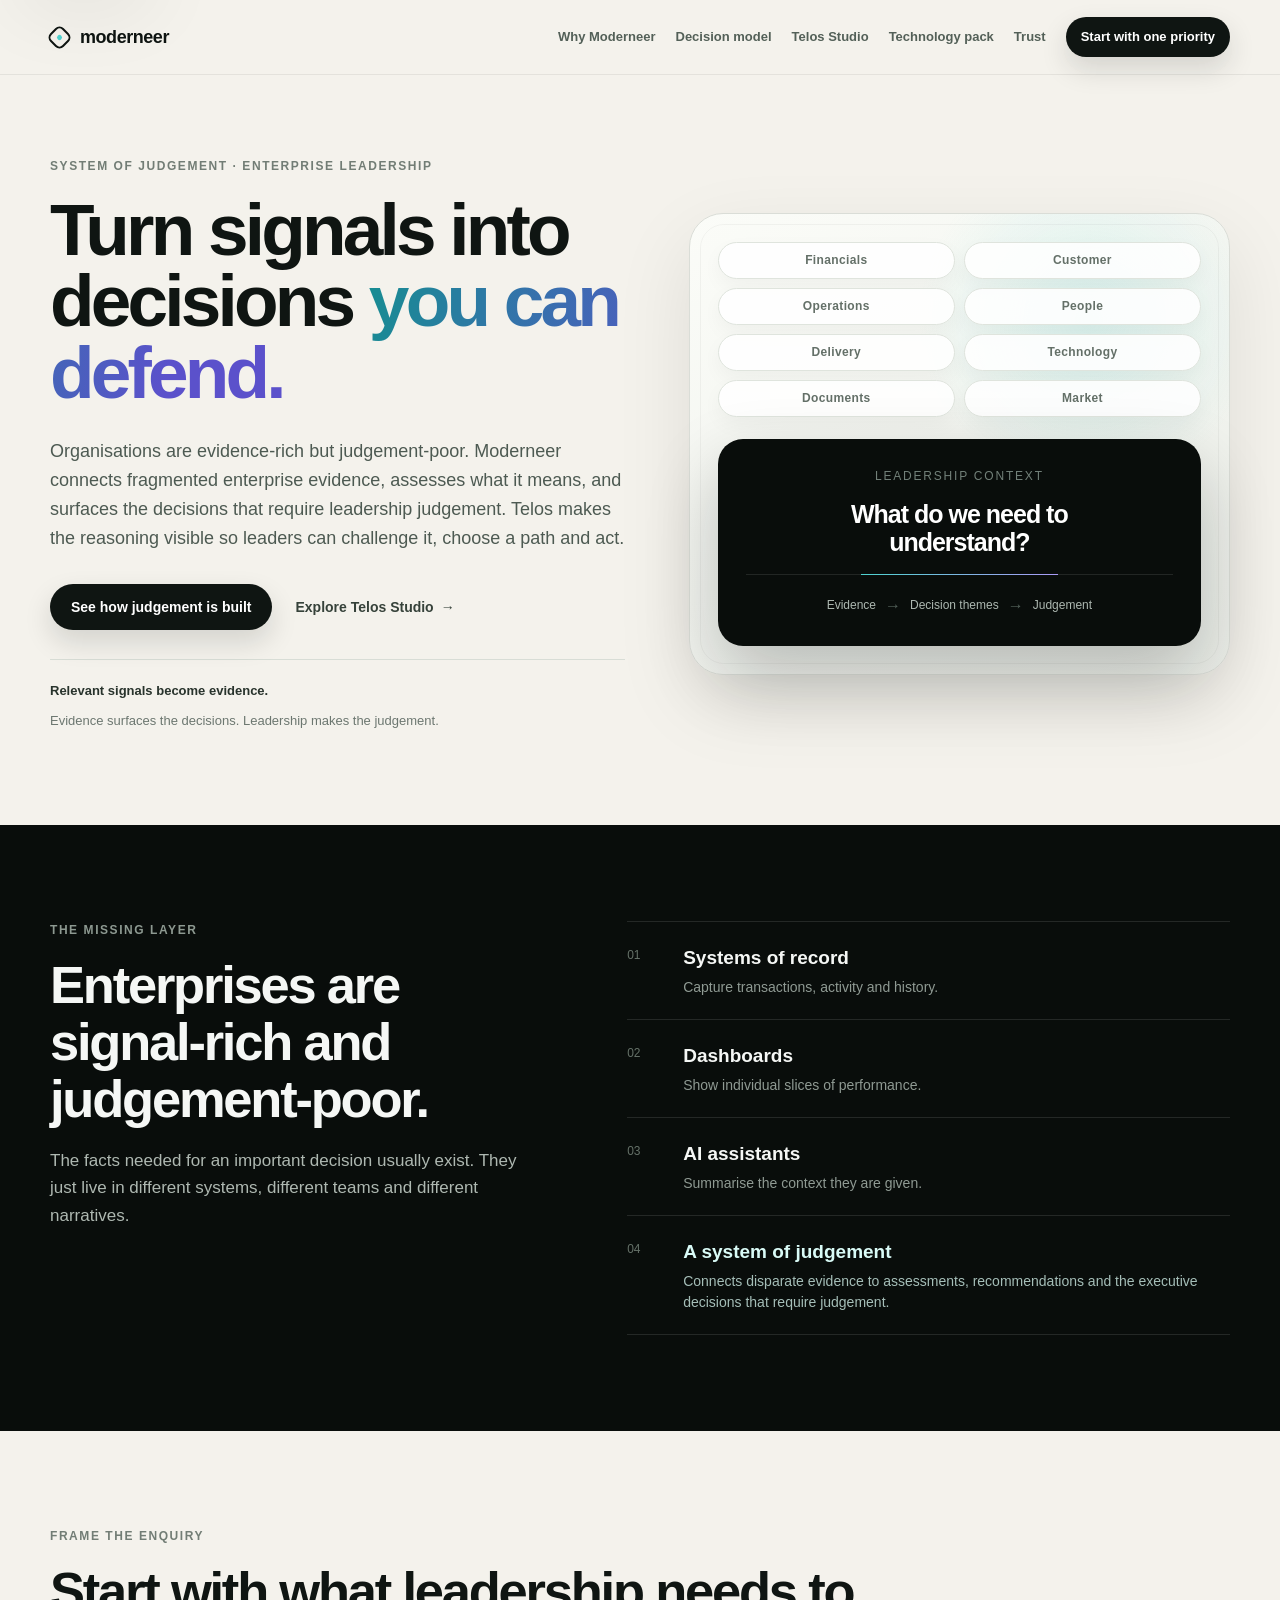
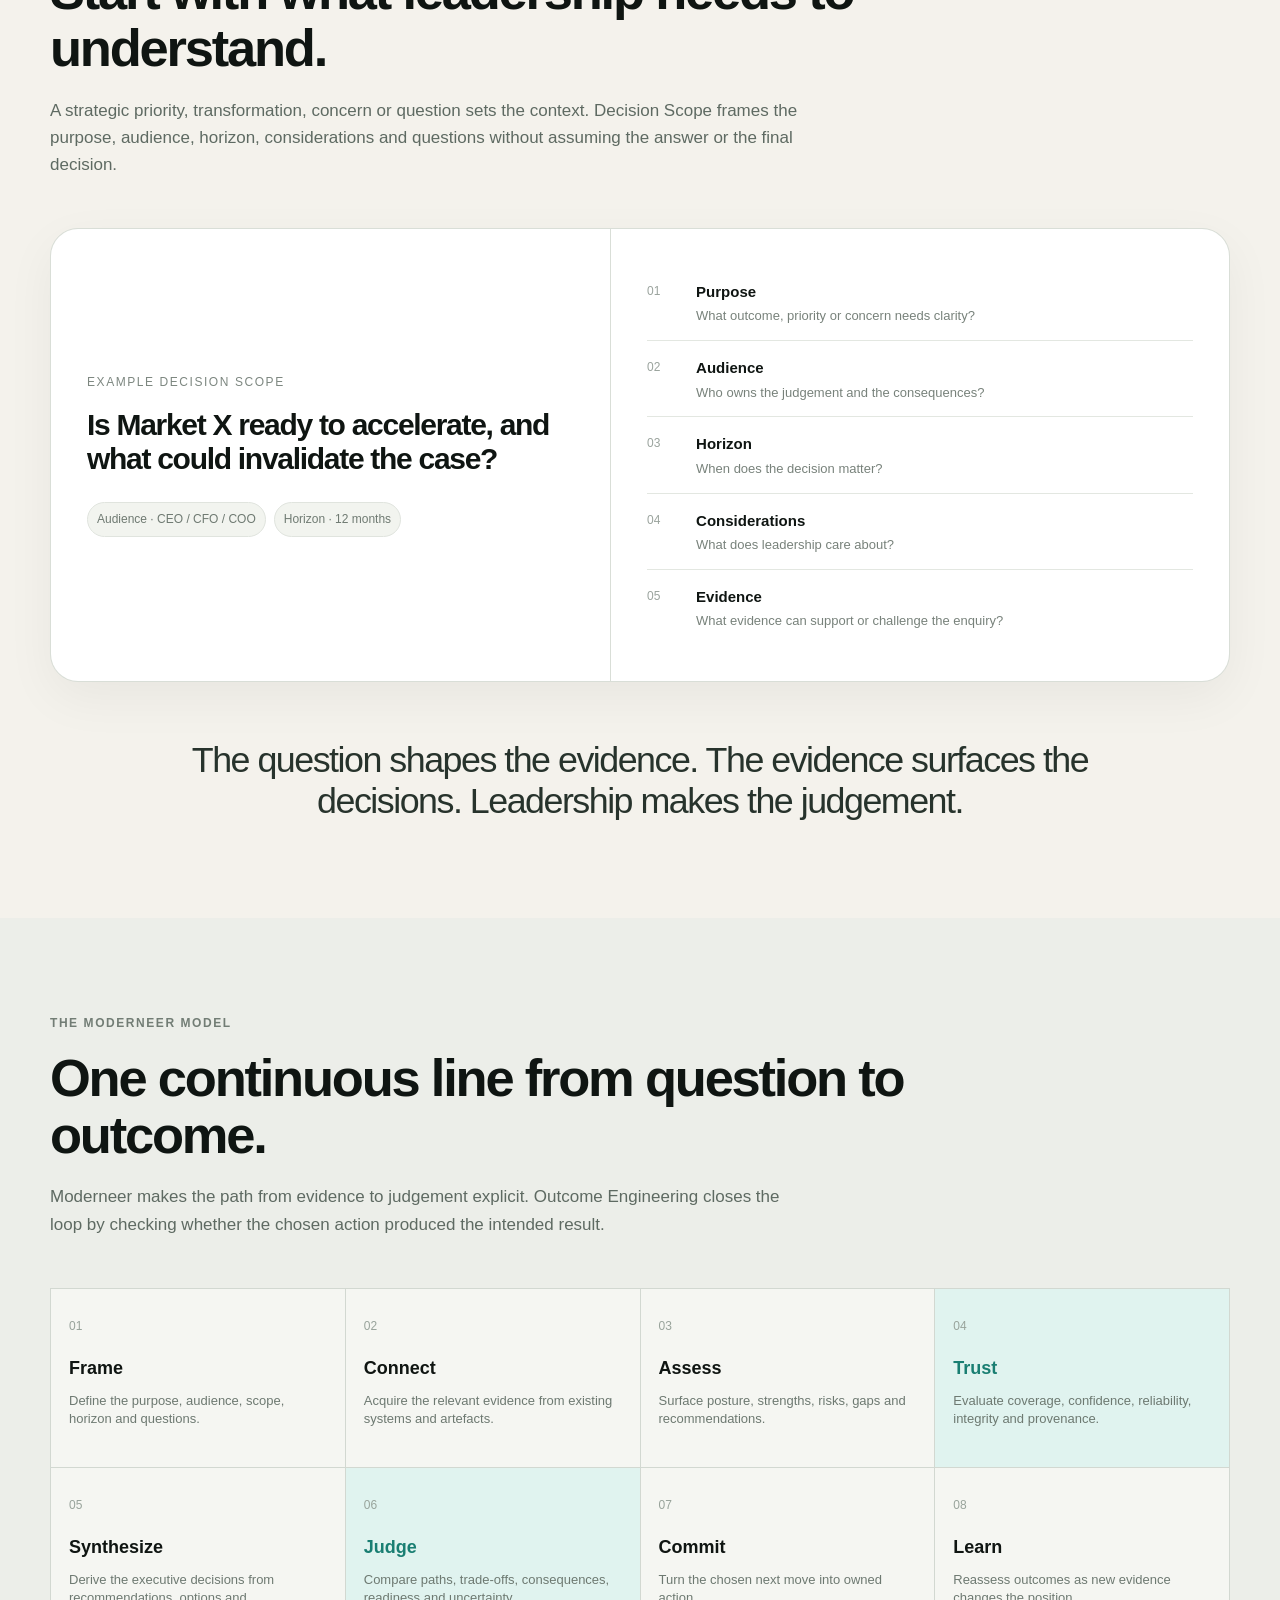
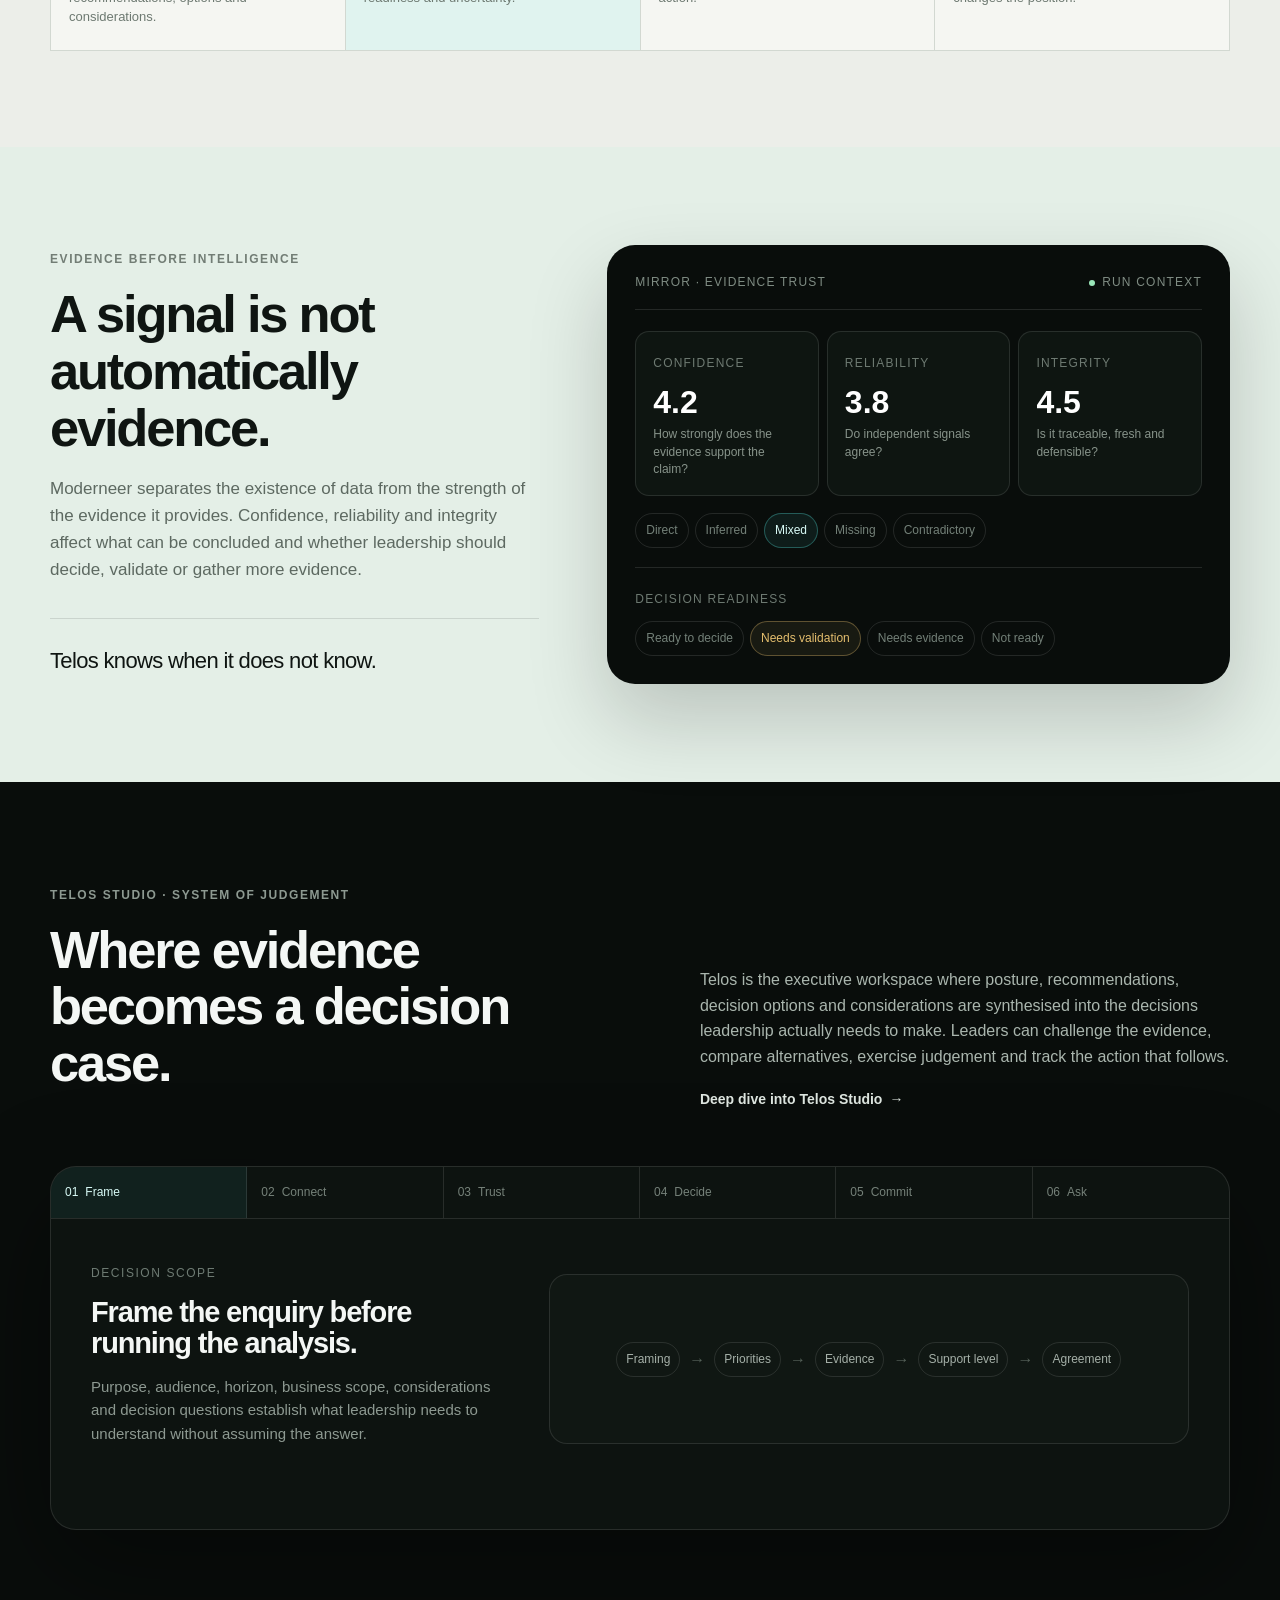
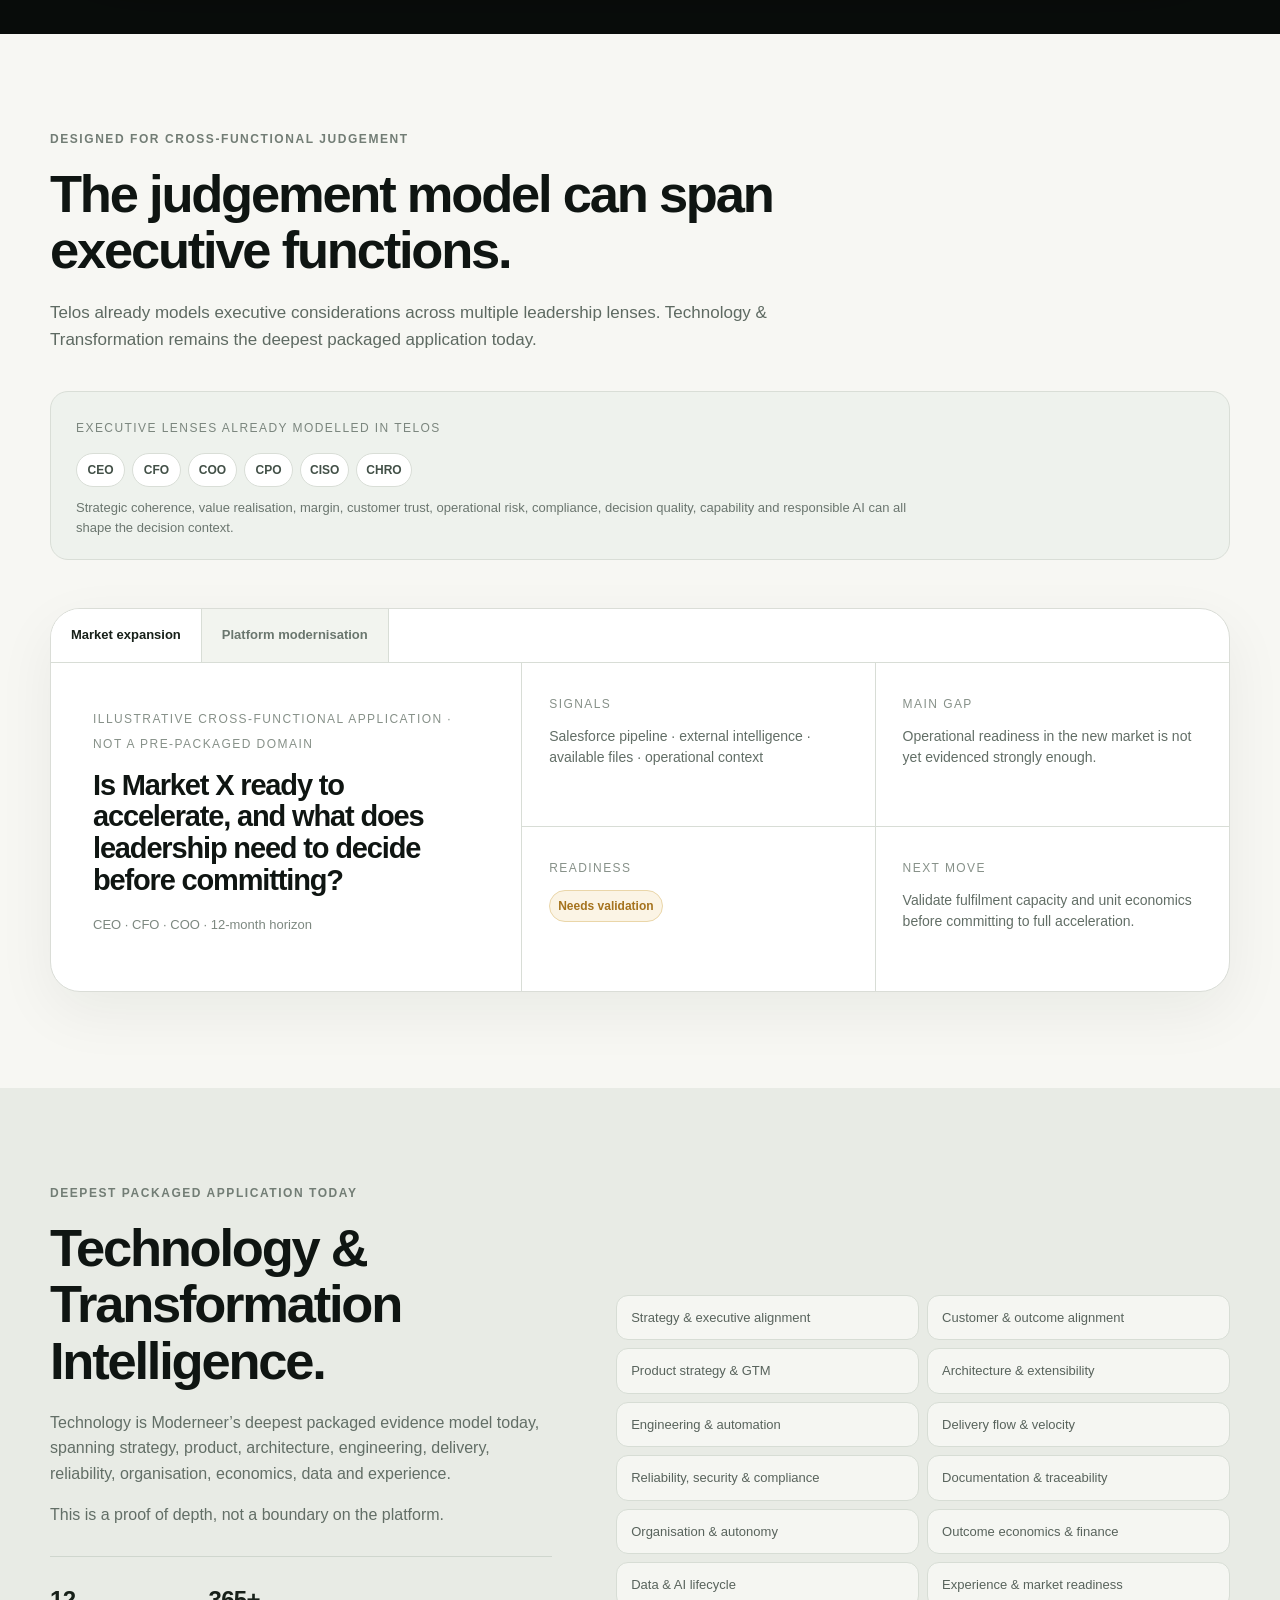
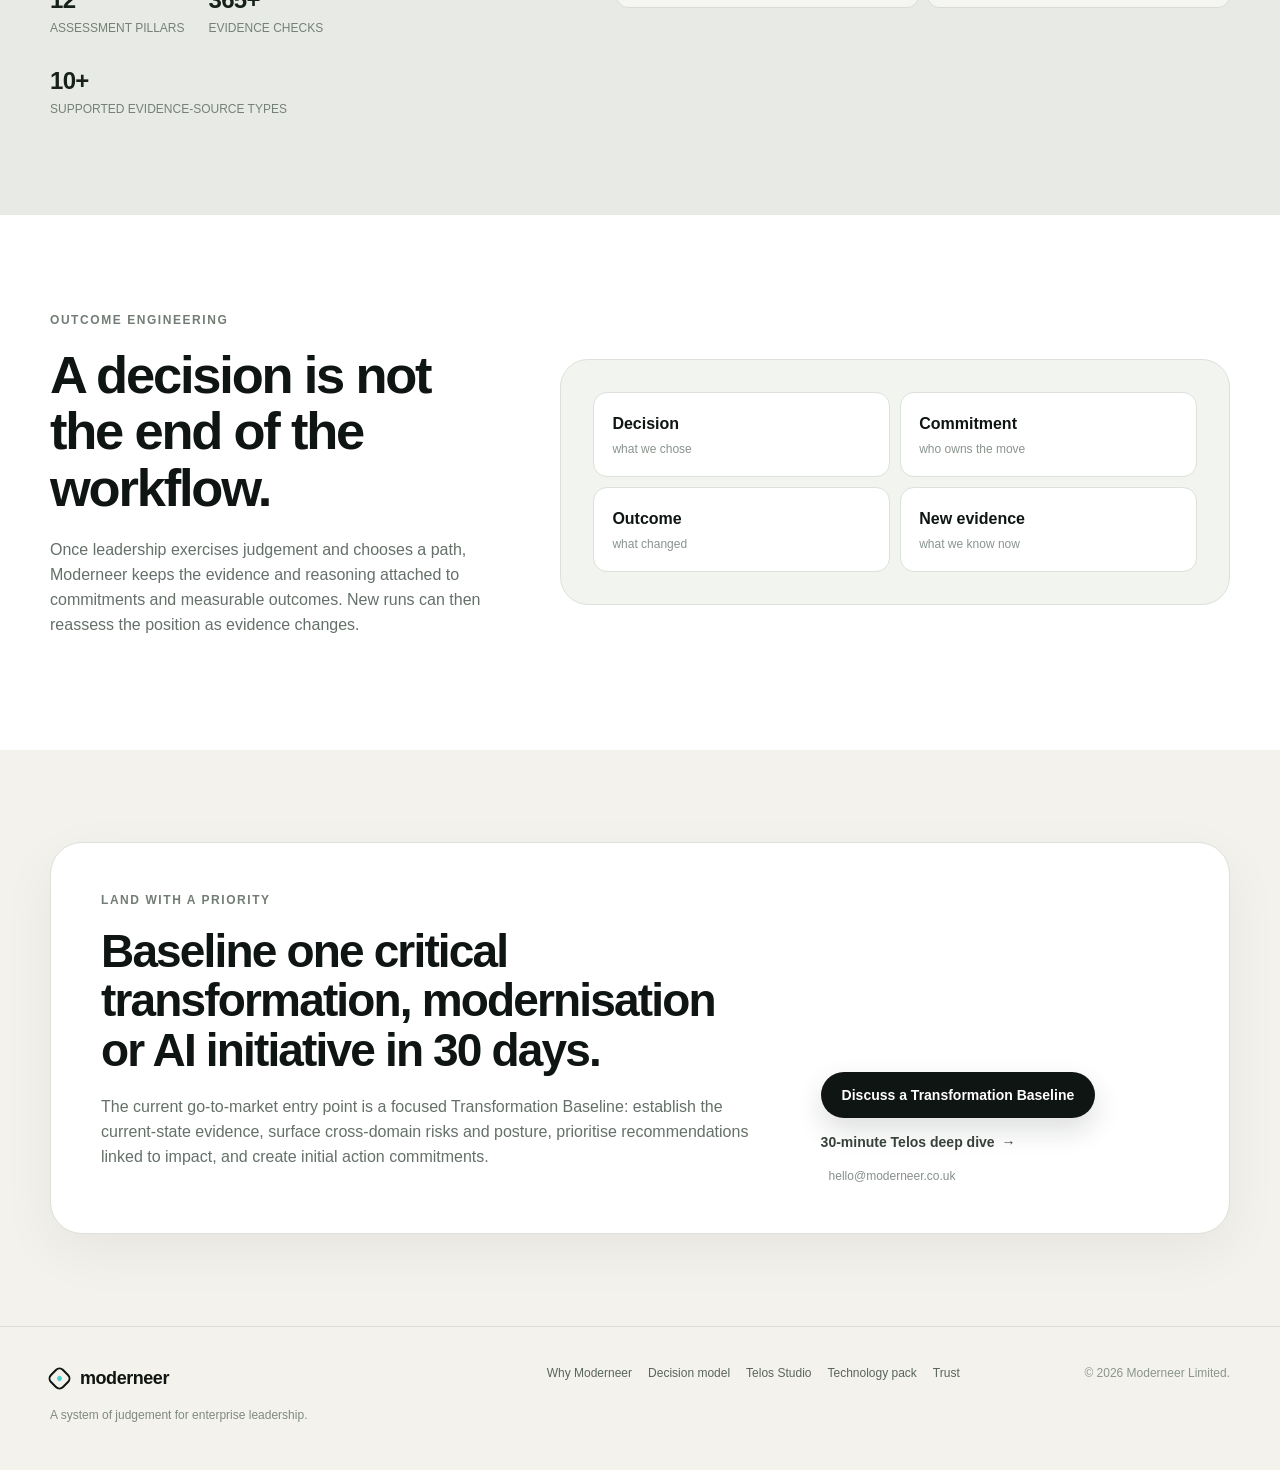
==== commit e31e1282: "Align website to evidence-led judgement model and March GTM" ====
--- a/index.html
+++ b/index.html
@@ -3,15 +3,15 @@
 <head>
   <meta charset="utf-8">
   <meta name="viewport" content="width=device-width,initial-scale=1">
-  <title>Moderneer — Decision Engineering for Enterprise Leaders</title>
-  <meta name="description" content="Moderneer turns fragmented enterprise signals into trusted evidence and defensible decisions. Telos Studio is the system of judgement where leaders frame, challenge, decide, commit and learn.">
+  <title>Moderneer — A System of Judgement for Enterprise Leadership</title>
+  <meta name="description" content="Moderneer connects fragmented enterprise evidence, surfaces the decisions that require leadership judgement, and turns chosen actions into tracked commitments.">
 <link rel="stylesheet" href="assets/css/styles.css">
   <link rel="icon" type="image/svg+xml" href="assets/images/favicon.svg">
   <link rel="canonical" href="https://moderneer.co.uk/">
   <meta property="og:type" content="website">
   <meta property="og:site_name" content="Moderneer">
   <meta property="og:title" content="Turn signals into decisions you can defend.">
-  <meta property="og:description" content="Decision Engineering for enterprise leaders. Frame the decision, establish trusted evidence, expose uncertainty, choose a path, commit and learn.">
+  <meta property="og:description" content="A system of judgement for enterprise leadership: connect evidence, surface the decisions that matter, exercise judgement and track action.">
   <meta property="og:url" content="https://moderneer.co.uk/">
   <meta property="og:image" content="https://moderneer.co.uk/assets/images/social-preview.svg">
   <meta name="twitter:card" content="summary_large_image">
@@ -29,7 +29,7 @@
       <a href="#telos">Telos Studio</a>
       <a href="#technology-pack">Technology pack</a>
       <a href="#trust">Trust</a>
-      <a class="button button-dark button-small" href="#contact">Start with one decision</a>
+      <a class="button button-dark button-small" href="#contact">Start with one priority</a>
     </nav>
     <button class="menu-button" type="button" aria-label="Open navigation" aria-expanded="false" data-nav-toggle>
       <span></span><span></span>
@@ -42,7 +42,7 @@
       <a href="#telos">Telos Studio</a>
       <a href="#technology-pack">Technology pack</a>
       <a href="#trust">Trust</a>
-      <a href="#contact">Start with one decision</a>
+      <a href="#contact">Start with one priority</a>
     </div>
   </div>
 </header>
@@ -51,17 +51,17 @@
   <section class="hero" id="top">
     <div class="shell hero-grid">
       <div class="hero-copy reveal">
-        <div class="eyebrow">Decision Engineering</div>
+        <div class="eyebrow">System of Judgement · Enterprise leadership</div>
         <h1>Turn signals into decisions <span class="accent-text">you can defend.</span></h1>
-        <p class="hero-lede">Organisations do not lack data. They lack a reliable way to turn fragmented signals into shared judgement. Moderneer starts with the decision, establishes the evidence it needs, and exposes a position leaders can challenge and act on.</p>
+        <p class="hero-lede">Organisations are evidence-rich but judgement-poor. Moderneer connects fragmented enterprise evidence, assesses what it means, and surfaces the decisions that require leadership judgement. Telos makes the reasoning visible so leaders can challenge it, choose a path and act.</p>
         <div class="action-row">
-          <a class="button button-dark" href="#model">See how a decision is built</a>
+          <a class="button button-dark" href="#model">See how judgement is built</a>
           <a class="text-link" href="#telos">Explore Telos Studio <span aria-hidden="true">→</span></a>
         </div>
-        <div class="hero-principle"><strong>Any signal can become evidence.</strong><span>Any decision can define the evidence it needs.</span></div>
-      </div>
-
-      <div class="hero-system reveal" aria-label="Signals become trusted evidence, a decision and a commitment">
+        <div class="hero-principle"><strong>Relevant signals become evidence.</strong><span>Evidence surfaces the decisions. Leadership makes the judgement.</span></div>
+      </div>
+
+      <div class="hero-system reveal" aria-label="Enterprise signals become evidence, derived decision themes and leadership judgement">
         <div class="signal-cloud">
           <span style="--x:5%;--y:8%">Financials</span>
           <span style="--x:54%;--y:2%">Customer</span>
@@ -73,10 +73,10 @@
           <span style="--x:79%;--y:88%">Market</span>
         </div>
         <div class="system-core">
-          <small>DECISION CONTEXT</small>
-          <b>What are we trying to decide?</b>
+          <small>LEADERSHIP CONTEXT</small>
+          <b>What do we need to understand?</b>
           <div class="core-line"><span></span></div>
-          <div class="core-stages"><span>Trusted evidence</span><i>→</i><span>Judgement</span><i>→</i><span>Commitment</span></div>
+          <div class="core-stages"><span>Evidence</span><i>→</i><span>Decision themes</span><i>→</i><span>Judgement</span></div>
         </div>
       </div>
     </div>
@@ -93,7 +93,7 @@
         <article><span>01</span><div><b>Systems of record</b><p>Capture transactions, activity and history.</p></div></article>
         <article><span>02</span><div><b>Dashboards</b><p>Show individual slices of performance.</p></div></article>
         <article><span>03</span><div><b>AI assistants</b><p>Summarise the context they are given.</p></div></article>
-        <article class="highlight"><span>04</span><div><b>A system of judgement</b><p>Determines what evidence matters, how far to trust it and what it means for the decision.</p></div></article>
+        <article class="highlight"><span>04</span><div><b>A system of judgement</b><p>Connects disparate evidence to assessments, recommendations and the executive decisions that require judgement.</p></div></article>
       </div>
     </div>
   </section>
@@ -101,26 +101,26 @@
   <section class="section decision-first" id="model">
     <div class="shell">
       <div class="section-intro reveal">
-        <div class="eyebrow">Decision first</div>
-        <h2>Start with the decision, not the dashboard.</h2>
-        <p>The question should determine the evidence. The data already available should not determine the question you are allowed to ask.</p>
+        <div class="eyebrow">Frame the enquiry</div>
+        <h2>Start with what leadership needs to understand.</h2>
+        <p>A strategic priority, transformation, concern or question sets the context. Decision Scope frames the purpose, audience, horizon, considerations and questions without assuming the answer or the final decision.</p>
       </div>
 
       <div class="scope-board reveal">
         <div class="scope-question">
           <small>EXAMPLE DECISION SCOPE</small>
-          <h3>Should we accelerate expansion into Market X or phase the investment?</h3>
+          <h3>Is Market X ready to accelerate, and what could invalidate the case?</h3>
           <div class="scope-meta"><span>Audience · CEO / CFO / COO</span><span>Horizon · 12 months</span></div>
         </div>
         <div class="scope-fields">
-          <article><span>01</span><div><b>Purpose</b><p>What are we actually trying to decide?</p></div></article>
+          <article><span>01</span><div><b>Purpose</b><p>What outcome, priority or concern needs clarity?</p></div></article>
           <article><span>02</span><div><b>Audience</b><p>Who owns the judgement and the consequences?</p></div></article>
           <article><span>03</span><div><b>Horizon</b><p>When does the decision matter?</p></div></article>
           <article><span>04</span><div><b>Considerations</b><p>What does leadership care about?</p></div></article>
-          <article><span>05</span><div><b>Evidence</b><p>What would make the answer defensible?</p></div></article>
-        </div>
-      </div>
-      <blockquote class="decision-rule reveal">The decision defines the evidence. The available data does not define the decision.</blockquote>
+          <article><span>05</span><div><b>Evidence</b><p>What evidence can support or challenge the enquiry?</p></div></article>
+        </div>
+      </div>
+      <blockquote class="decision-rule reveal">The question shapes the evidence. The evidence surfaces the decisions. Leadership makes the judgement.</blockquote>
     </div>
   </section>
 
@@ -129,16 +129,17 @@
       <div class="section-intro reveal">
         <div class="eyebrow">The Moderneer model</div>
         <h2>One continuous line from question to outcome.</h2>
-        <p>Decision Engineering makes the reasoning explicit. Outcome Engineering closes the loop by checking whether the decision actually produced the intended result.</p>
-      </div>
-      <div class="decision-loop reveal" aria-label="Frame, Connect, Trust, Understand, Decide, Commit, Learn">
-        <article><span>01</span><b>Frame</b><p>Define the decision, audience, scope, horizon and considerations.</p></article>
-        <article><span>02</span><b>Connect</b><p>Identify and bring together the signals relevant to the question.</p></article>
-        <article class="loop-focus"><span>03</span><b>Trust</b><p>Assess coverage, freshness, provenance, agreement and gaps.</p></article>
-        <article><span>04</span><b>Understand</b><p>Find patterns, risks, strengths, relationships and constraints.</p></article>
-        <article class="loop-focus"><span>05</span><b>Decide</b><p>Compare paths, trade-offs, consequences and readiness.</p></article>
-        <article><span>06</span><b>Commit</b><p>Turn the chosen next move into owned action.</p></article>
-        <article><span>07</span><b>Learn</b><p>Measure outcomes and let new evidence update the position.</p></article>
+        <p>Moderneer makes the path from evidence to judgement explicit. Outcome Engineering closes the loop by checking whether the chosen action produced the intended result.</p>
+      </div>
+      <div class="decision-loop reveal" aria-label="Frame, Connect, Assess, Trust, Synthesize, Judge, Commit, Learn">
+        <article><span>01</span><b>Frame</b><p>Define the purpose, audience, scope, horizon and questions.</p></article>
+        <article><span>02</span><b>Connect</b><p>Acquire the relevant evidence from existing systems and artefacts.</p></article>
+        <article><span>03</span><b>Assess</b><p>Surface posture, strengths, risks, gaps and recommendations.</p></article>
+        <article class="loop-focus"><span>04</span><b>Trust</b><p>Evaluate coverage, confidence, reliability, integrity and provenance.</p></article>
+        <article><span>05</span><b>Synthesize</b><p>Derive the executive decisions from recommendations, options and considerations.</p></article>
+        <article class="loop-focus"><span>06</span><b>Judge</b><p>Compare paths, trade-offs, consequences, readiness and uncertainty.</p></article>
+        <article><span>07</span><b>Commit</b><p>Turn the chosen next move into owned action.</p></article>
+        <article><span>08</span><b>Learn</b><p>Reassess outcomes as new evidence changes the position.</p></article>
       </div>
     </div>
   </section>
@@ -148,7 +149,7 @@
       <div class="reveal">
         <div class="eyebrow">Evidence before intelligence</div>
         <h2>A signal is not automatically evidence.</h2>
-        <p>Moderneer separates the existence of data from the strength of the evidence it provides. Trust is part of the decision model, not a disclaimer added at the end.</p>
+        <p>Moderneer separates the existence of data from the strength of the evidence it provides. Confidence, reliability and integrity affect what can be concluded and whether leadership should decide, validate or gather more evidence.</p>
         <div class="trust-quote">Telos knows when it does not know.</div>
       </div>
       <div class="mirror-card reveal">
@@ -172,7 +173,7 @@
           <h2>Where evidence becomes a decision case.</h2>
         </div>
         <div>
-          <p>Telos is the executive workspace for framing questions, inspecting evidence, assessing trust, exploring recommendations and alternatives, committing to action and learning from what happens next.</p>
+          <p>Telos is the executive workspace where posture, recommendations, decision options and considerations are synthesised into the decisions leadership actually needs to make. Leaders can challenge the evidence, compare alternatives, exercise judgement and track the action that follows.</p>
           <a class="text-link text-link-light" href="telos.html">Deep dive into Telos Studio <span aria-hidden="true">→</span></a>
         </div>
       </div>
@@ -188,11 +189,11 @@
         </div>
         <div class="journey-panels">
           <article class="journey-panel active" data-journey-panel="scope">
-            <div><small>DECISION SCOPE</small><h3>Frame the question before collecting evidence.</h3><p>Purpose, audience, horizon, business scope, considerations and explicit decision questions establish what the run is trying to prove.</p></div>
+            <div><small>DECISION SCOPE</small><h3>Frame the enquiry before running the analysis.</h3><p>Purpose, audience, horizon, business scope, considerations and decision questions establish what leadership needs to understand without assuming the answer.</p></div>
             <div class="scope-mini"><span>Framing</span><i>→</i><span>Priorities</span><i>→</i><span>Evidence</span><i>→</i><span>Support level</span><i>→</i><span>Agreement</span></div>
           </article>
           <article class="journey-panel" data-journey-panel="connect">
-            <div><small>SIGNAL COLLECTION</small><h3>Bring together only the evidence the decision needs.</h3><p>Current connectors span technology, delivery, service, business and external intelligence. Files and structured context extend the evidence set where needed.</p></div>
+            <div><small>EVIDENCE ACQUISITION</small><h3>Bring together the evidence relevant to the enquiry.</h3><p>Current connectors span technology, delivery, service, business and external intelligence. Systems of record remain the source of truth; Moderneer adds assessment and judgement logic above them.</p></div>
             <div class="connector-cloud"><span>Salesforce</span><span>Jira</span><span>Confluence</span><span>Source control</span><span>CI/CD</span><span>OpenTelemetry</span><span>ServiceNow</span><span>Cloud & cost</span><span>External intelligence</span><span>Files</span></div>
           </article>
           <article class="journey-panel" data-journey-panel="trust">
@@ -200,8 +201,8 @@
             <div class="mini-gauges"><span style="--v:72%"><b>Company trust</b><i></i></span><span style="--v:84%"><b>Run trust</b><i></i></span></div>
           </article>
           <article class="journey-panel" data-journey-panel="decide">
-            <div><small>DECISION INTELLIGENCE</small><h3>Build the case, not just the recommendation.</h3><p>Why now, evidence basis, readiness, main gap, options, trade-offs, cost of action, cost of inaction and the next defensible move.</p></div>
-            <div class="decision-mini"><span class="critical">Critical</span><span class="validation">Needs validation</span><b>Accelerate expansion now or phase the investment?</b><p>Leading path: validate operational capacity before full commitment.</p></div>
+            <div><small>DECISION AGENDA</small><h3>Surface the decisions the evidence says leadership needs to make.</h3><p>Telos synthesises recommendations, decision options and executive considerations into decision themes with why now, evidence basis, readiness, alternatives, trade-offs and the next defensible move.</p></div>
+            <div class="decision-mini"><span class="critical">Critical</span><span class="validation">Needs validation</span><b>Decide whether to accelerate expansion now or phase the investment.</b><p>Derived next move: validate operating capacity before full commitment.</p></div>
           </article>
           <article class="journey-panel" data-journey-panel="commit">
             <div><small>COMMITMENTS</small><h3>Turn judgement into owned action.</h3><p>Recommendations can become explicit commitments with people and dates, so the decision leaves the meeting with accountability attached.</p></div>
@@ -219,9 +220,9 @@
   <section class="section examples-section">
     <div class="shell">
       <div class="section-intro reveal">
-        <div class="eyebrow">Same machinery. Different decisions.</div>
-        <h2>Telos is not defined by one function or one data stack.</h2>
-        <p>The decision model is horizontal. The evidence changes with the question.</p>
+        <div class="eyebrow">Designed for cross-functional judgement</div>
+        <h2>The judgement model can span executive functions.</h2>
+        <p>Telos already models executive considerations across multiple leadership lenses. Technology & Transformation remains the deepest packaged application today.</p>
       </div>
 
       <div class="executive-lenses reveal">
@@ -236,9 +237,9 @@
           <button role="tab" aria-selected="false" data-case="technology">Platform modernisation</button>
         </div>
         <div class="case-body">
-          <div class="case-question"><small>ILLUSTRATIVE DECISION</small><h3 data-case-question>Should we accelerate expansion into Market X or phase the investment?</h3><p data-case-audience>CEO · CFO · COO · 12-month horizon</p></div>
+          <div class="case-question"><small>ILLUSTRATIVE CROSS-FUNCTIONAL APPLICATION · NOT A PRE-PACKAGED DOMAIN</small><h3 data-case-question>Is Market X ready to accelerate, and what does leadership need to decide before committing?</h3><p data-case-audience>CEO · CFO · COO · 12-month horizon</p></div>
           <div class="case-grid">
-            <div><small>SIGNALS</small><p data-case-signals>Salesforce pipeline · customer feedback · financial assumptions · operational capacity · supplier exposure · competitive intelligence</p></div>
+            <div><small>SIGNALS</small><p data-case-signals>Salesforce pipeline · external intelligence · available files · operational context</p></div>
             <div><small>MAIN GAP</small><p data-case-gap>Operational readiness in the new market is not yet evidenced strongly enough.</p></div>
             <div><small>READINESS</small><p><span class="case-readiness" data-case-readiness>Needs validation</span></p></div>
             <div><small>NEXT MOVE</small><p data-case-next>Validate fulfilment capacity and unit economics before committing to full acceleration.</p></div>
@@ -268,7 +269,7 @@
       <div class="reveal">
         <div class="eyebrow">Outcome Engineering</div>
         <h2>A decision is not the end of the workflow.</h2>
-        <p>Once leadership chooses a path, Moderneer keeps the reasoning attached to commitments and measurable outcomes. New evidence can then update the position instead of leaving the decision frozen in a deck.</p>
+        <p>Once leadership exercises judgement and chooses a path, Moderneer keeps the evidence and reasoning attached to commitments and measurable outcomes. New runs can then reassess the position as evidence changes.</p>
       </div>
       <div class="outcome-loop reveal" aria-label="Decision, commitment, outcome, new evidence">
         <span><b>Decision</b><small>what we chose</small></span><i>→</i><span><b>Commitment</b><small>who owns the move</small></span><i>→</i><span><b>Outcome</b><small>what changed</small></span><i>→</i><span><b>New evidence</b><small>what we know now</small></span>
@@ -279,12 +280,12 @@
   <section class="contact-section" id="contact">
     <div class="shell contact-card reveal">
       <div>
-        <div class="eyebrow">Start with one decision</div>
-        <h2>Start with one consequential decision.</h2>
-        <p>Bring a question that currently requires people to reconcile multiple systems, teams or narratives by hand. A Decision Evidence Sprint frames the decision, identifies the evidence needed, and builds the case in Telos.</p>
+        <div class="eyebrow">Land with a priority</div>
+        <h2>Baseline one critical transformation, modernisation or AI initiative in 30 days.</h2>
+        <p>The current go-to-market entry point is a focused Transformation Baseline: establish the current-state evidence, surface cross-domain risks and posture, prioritise recommendations linked to impact, and create initial action commitments.</p>
       </div>
       <div class="contact-action">
-        <a class="button button-dark" href="mailto:hello@moderneer.co.uk?subject=Decision%20Evidence%20Sprint">Discuss a decision</a>
+        <a class="button button-dark" href="mailto:hello@moderneer.co.uk?subject=30-day%20Transformation%20Baseline">Discuss a Transformation Baseline</a>
         <a class="text-link" href="telos.html">30-minute Telos deep dive <span aria-hidden="true">→</span></a>
         <span>hello@moderneer.co.uk</span>
       </div>
@@ -294,7 +295,7 @@
 
 <footer class="site-footer">
   <div class="shell footer-grid">
-    <div><a class="brand" href="#top"><span class="brand-mark"></span><span>moderneer</span></a><p>Decision Engineering for enterprise leaders.</p></div>
+    <div><a class="brand" href="#top"><span class="brand-mark"></span><span>moderneer</span></a><p>A system of judgement for enterprise leadership.</p></div>
     <div class="footer-links"><a href="#why">Why Moderneer</a><a href="#model">Decision model</a><a href="#telos">Telos Studio</a><a href="#technology-pack">Technology pack</a><a href="#trust">Trust</a></div>
     <div class="footer-meta">© 2026 Moderneer Limited.</div>
   </div>
--- a/assets/css/styles.css
+++ b/assets/css/styles.css
@@ -600,3 +600,23 @@
 .core-stages span{font-size:12px !important}
 .product-shot-label{line-height:1.4}
 .deep-copy>p,.section-intro>p{max-width:760px}
+
+
+/* Decision-state labels are primary information, not fine print. */
+.evidence-state span,
+.readiness-state span{
+  font-size:12px !important;
+}
+
+
+/* March GTM messaging alignment */
+.decision-loop{grid-template-columns:repeat(4,1fr)}
+.architecture-map.architecture-map-four{grid-template-columns:1fr 34px 1fr 34px 1fr 34px 1fr}
+@media(max-width:1080px){
+  .decision-loop{grid-template-columns:repeat(2,1fr)}
+  .architecture-map.architecture-map-four{grid-template-columns:1fr}
+  .architecture-map.architecture-map-four>i{transform:rotate(90deg)}
+}
+@media(max-width:620px){
+  .decision-loop{grid-template-columns:1fr}
+}
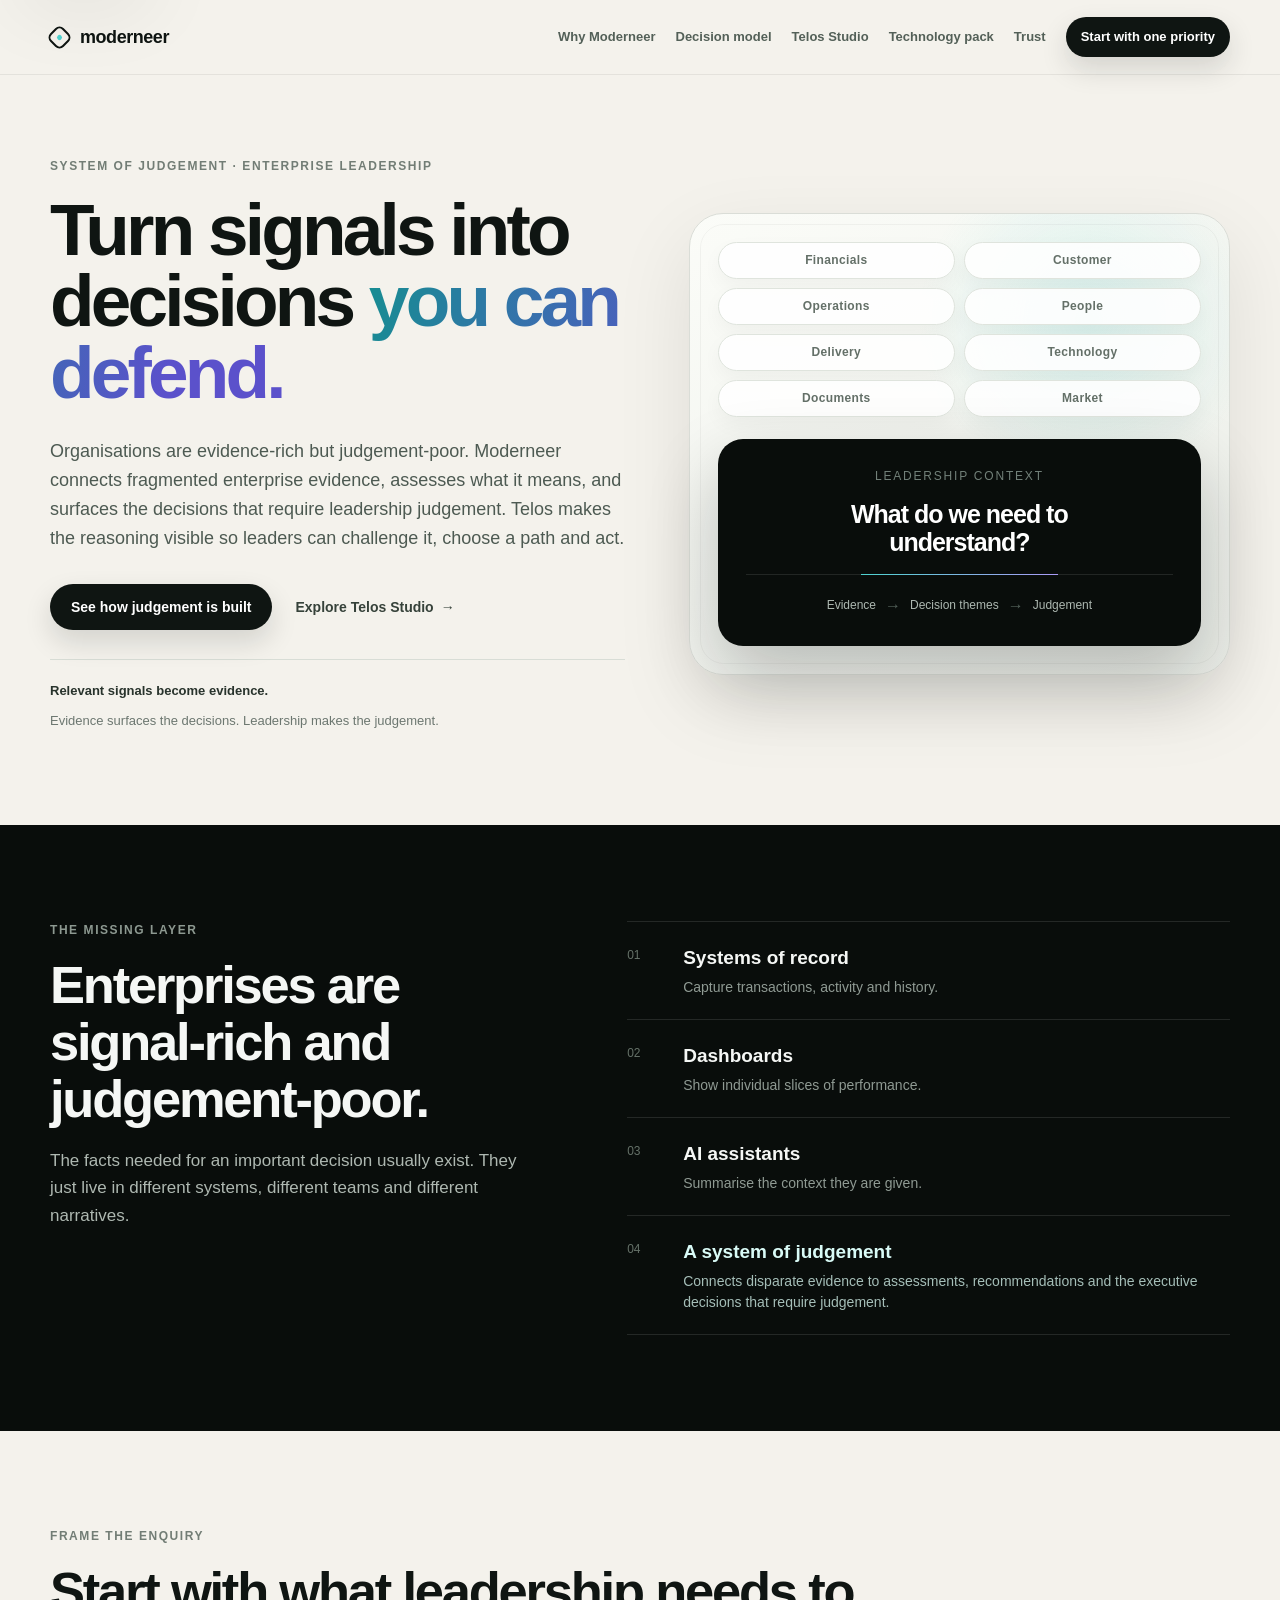
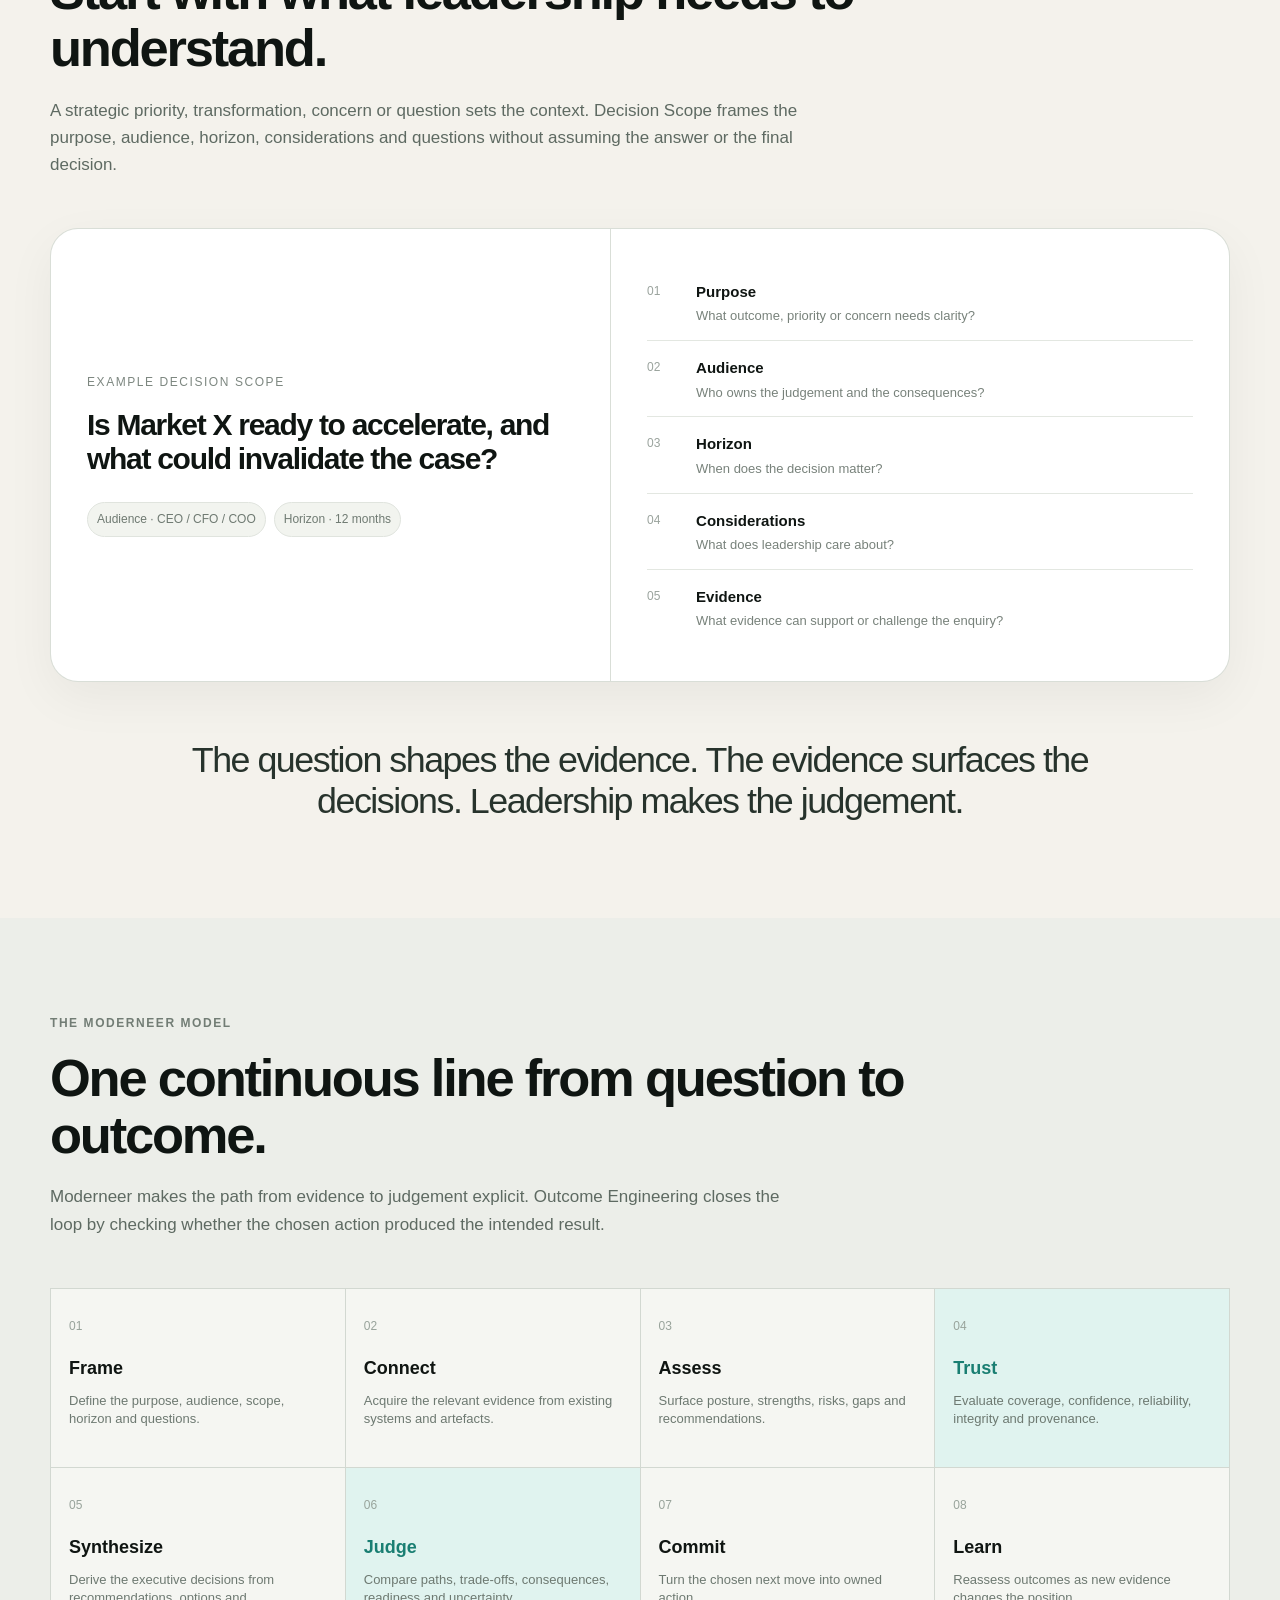
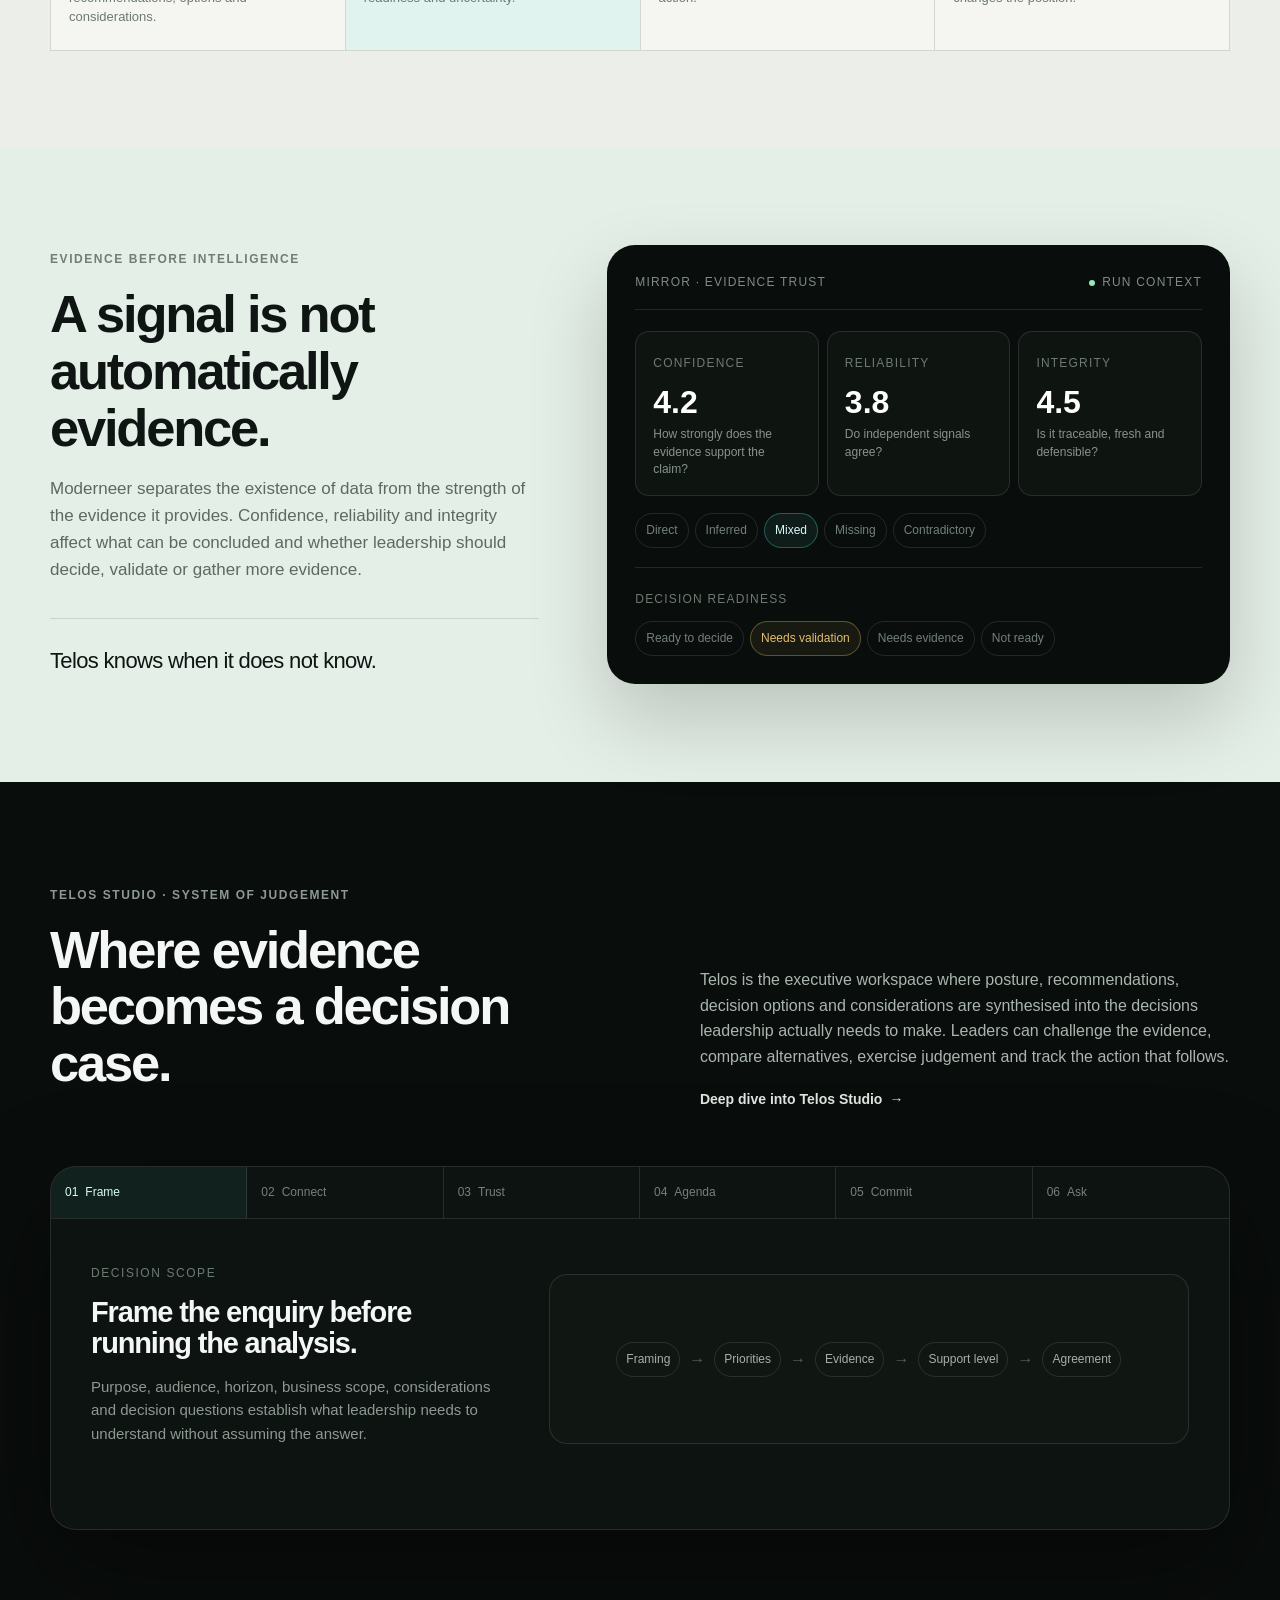
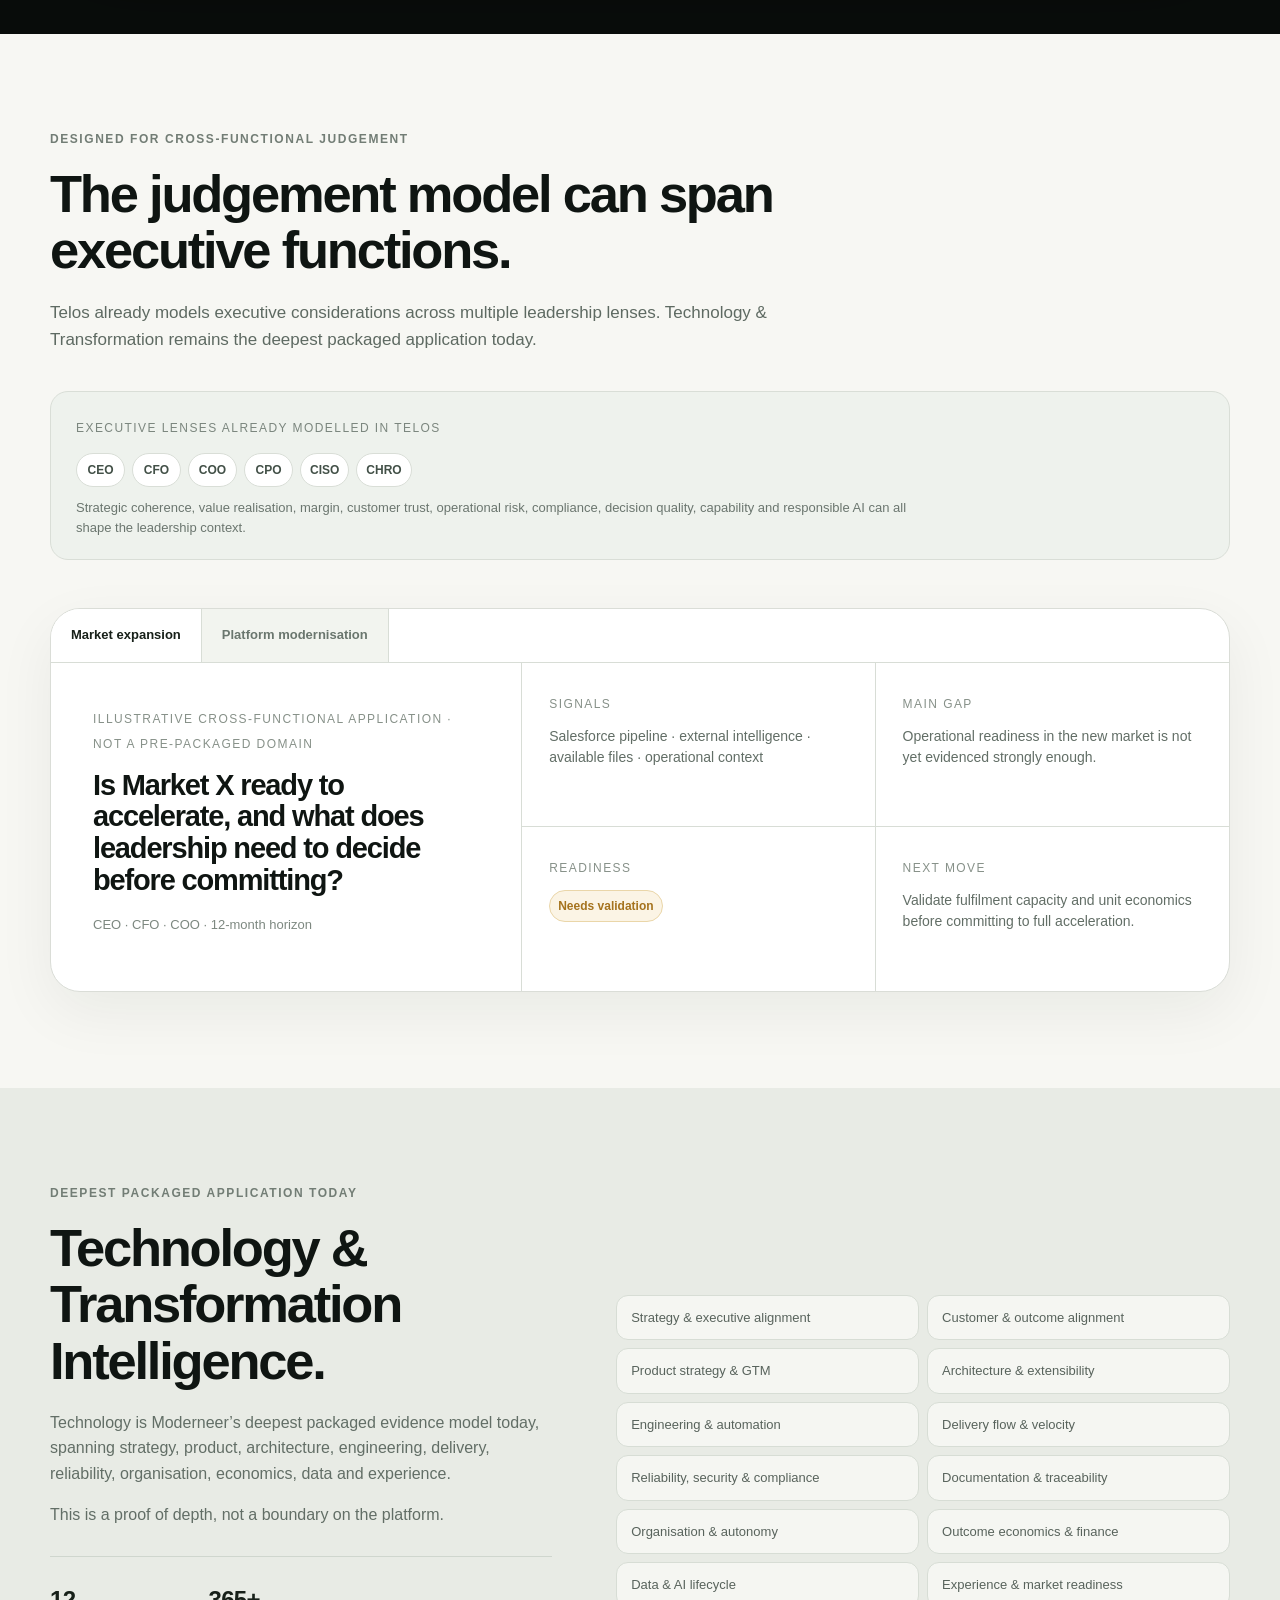
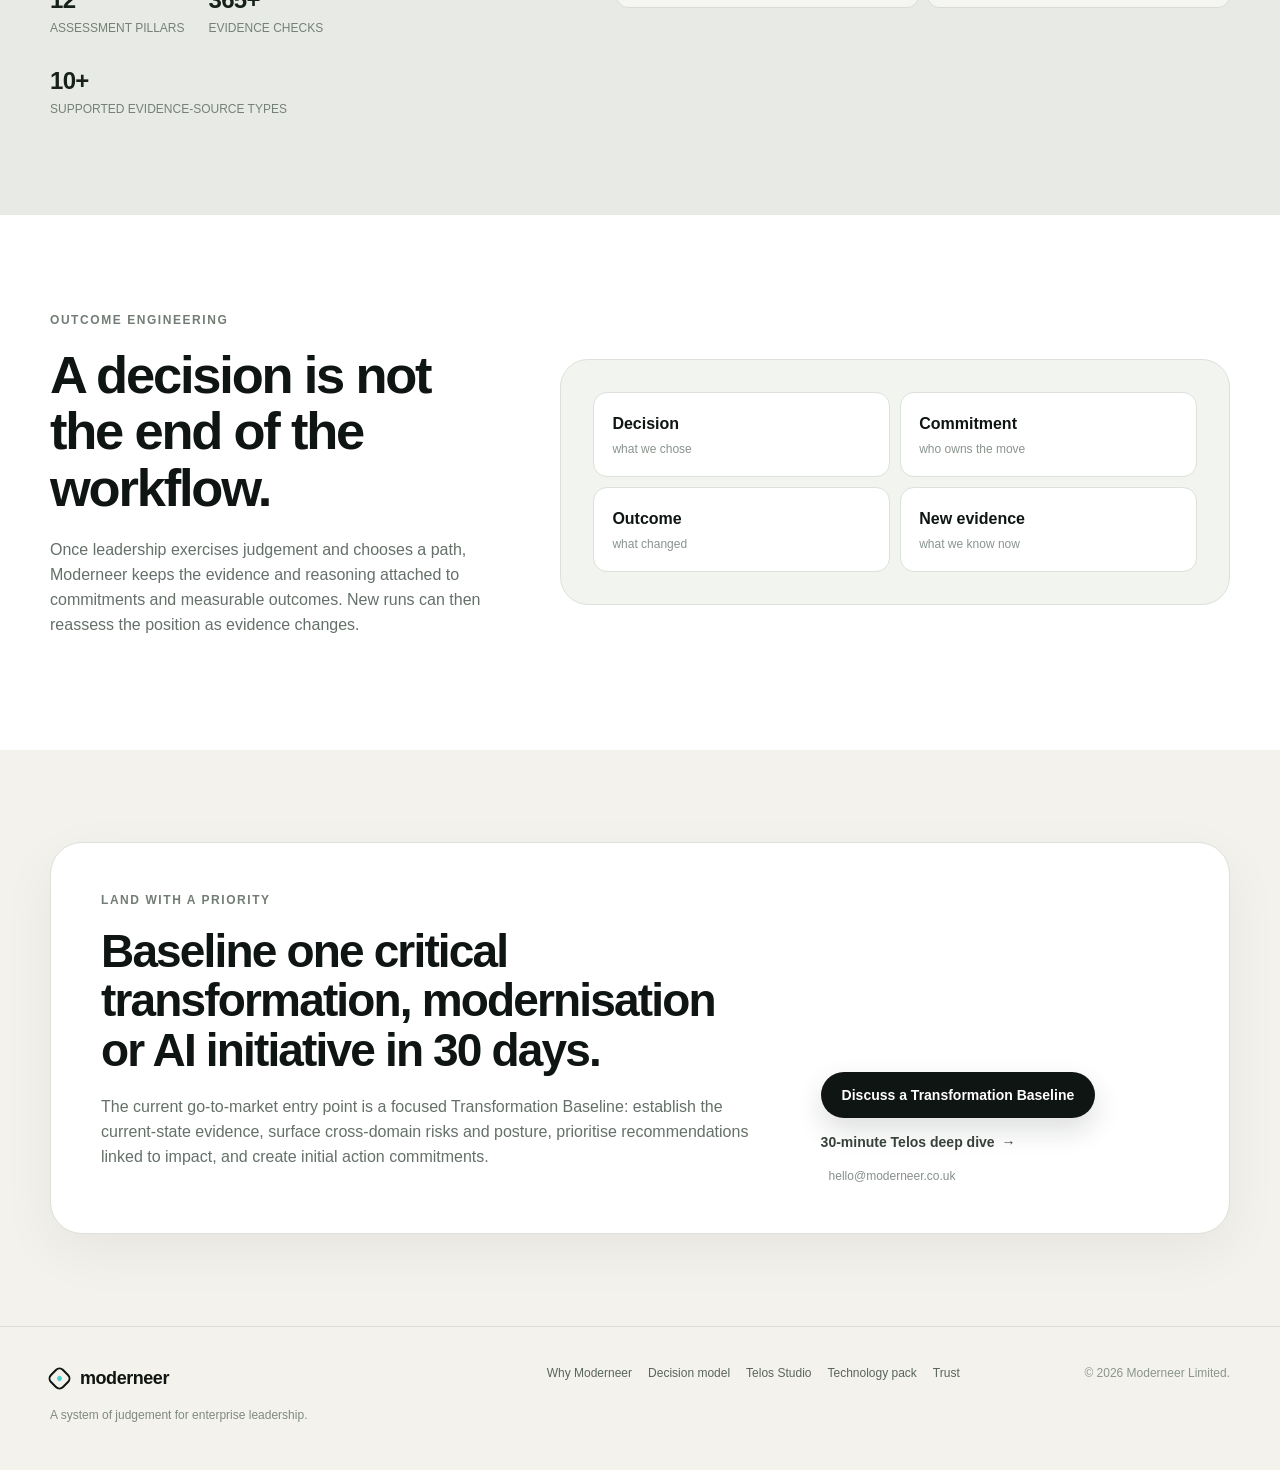
==== commit bb0e44d2: "Remove residual decision-first labels" ====
--- a/index.html
+++ b/index.html
@@ -183,7 +183,7 @@
           <button class="active" data-journey="scope"><span>01</span>Frame</button>
           <button data-journey="connect"><span>02</span>Connect</button>
           <button data-journey="trust"><span>03</span>Trust</button>
-          <button data-journey="decide"><span>04</span>Decide</button>
+          <button data-journey="decide"><span>04</span>Agenda</button>
           <button data-journey="commit"><span>05</span>Commit</button>
           <button data-journey="ask"><span>06</span>Ask</button>
         </div>
@@ -209,7 +209,7 @@
             <div class="commit-mini"><span><b>Owner</b>COO</span><span><b>Commit by</b>15 Nov</span><span><b>Status</b>Committed</span></div>
           </article>
           <article class="journey-panel" data-journey-panel="ask">
-            <div><small>ASK THE DECISION CONTEXT</small><h3>Explore the evidence without detaching the answer from the run.</h3><p>Contextual Q&A, collaboration, participants and mentions let leaders interrogate the evidence and reasoning in natural language.</p></div>
+            <div><small>ASK THE RUN CONTEXT</small><h3>Explore the evidence without detaching the answer from the run.</h3><p>Contextual Q&A, collaboration, participants and mentions let leaders interrogate the evidence and reasoning in natural language.</p></div>
             <div class="ask-mini"><p>What evidence most weakens the case for accelerating now?</p><span>Answer from this run →</span></div>
           </article>
         </div>
@@ -228,7 +228,7 @@
       <div class="executive-lenses reveal">
         <small>EXECUTIVE LENSES ALREADY MODELLED IN TELOS</small>
         <div><span>CEO</span><span>CFO</span><span>COO</span><span>CPO</span><span>CISO</span><span>CHRO</span></div>
-        <p>Strategic coherence, value realisation, margin, customer trust, operational risk, compliance, decision quality, capability and responsible AI can all shape the decision context.</p>
+        <p>Strategic coherence, value realisation, margin, customer trust, operational risk, compliance, decision quality, capability and responsible AI can all shape the leadership context.</p>
       </div>
 
       <div class="decision-demo reveal">
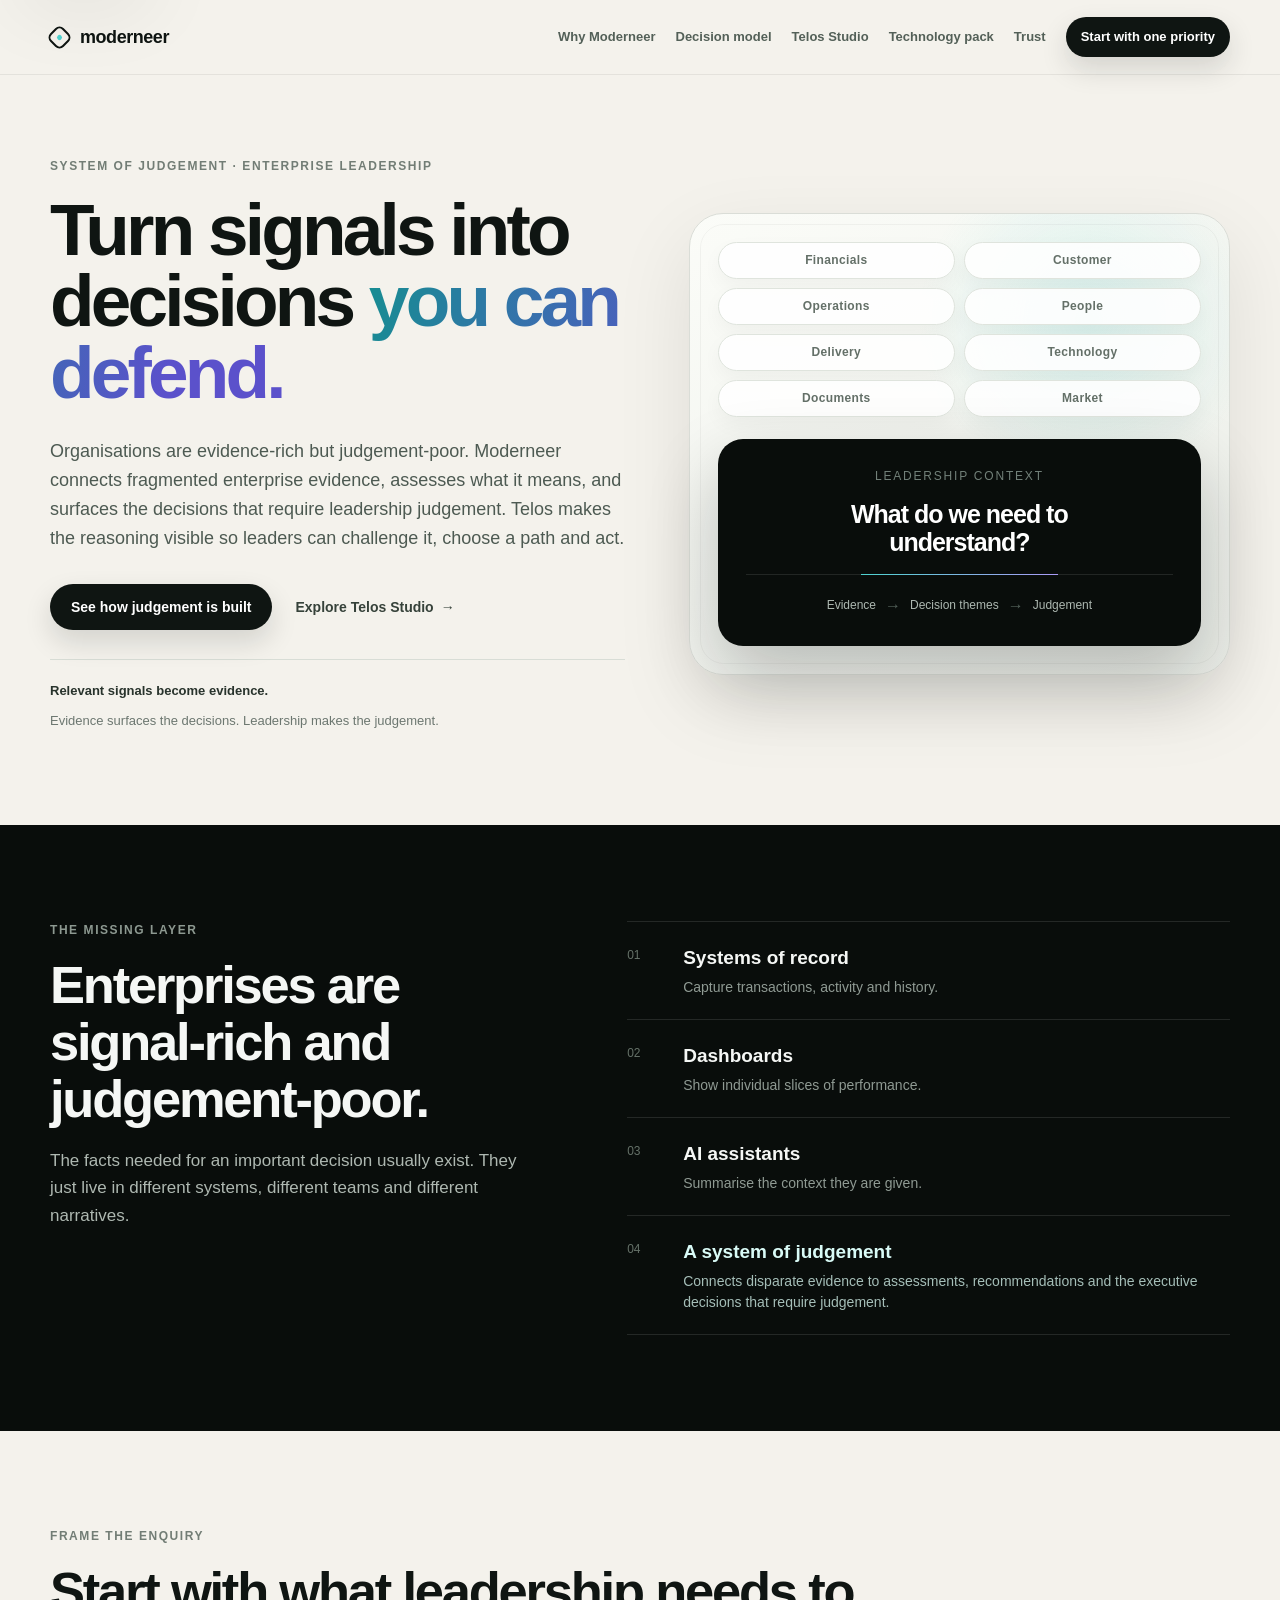
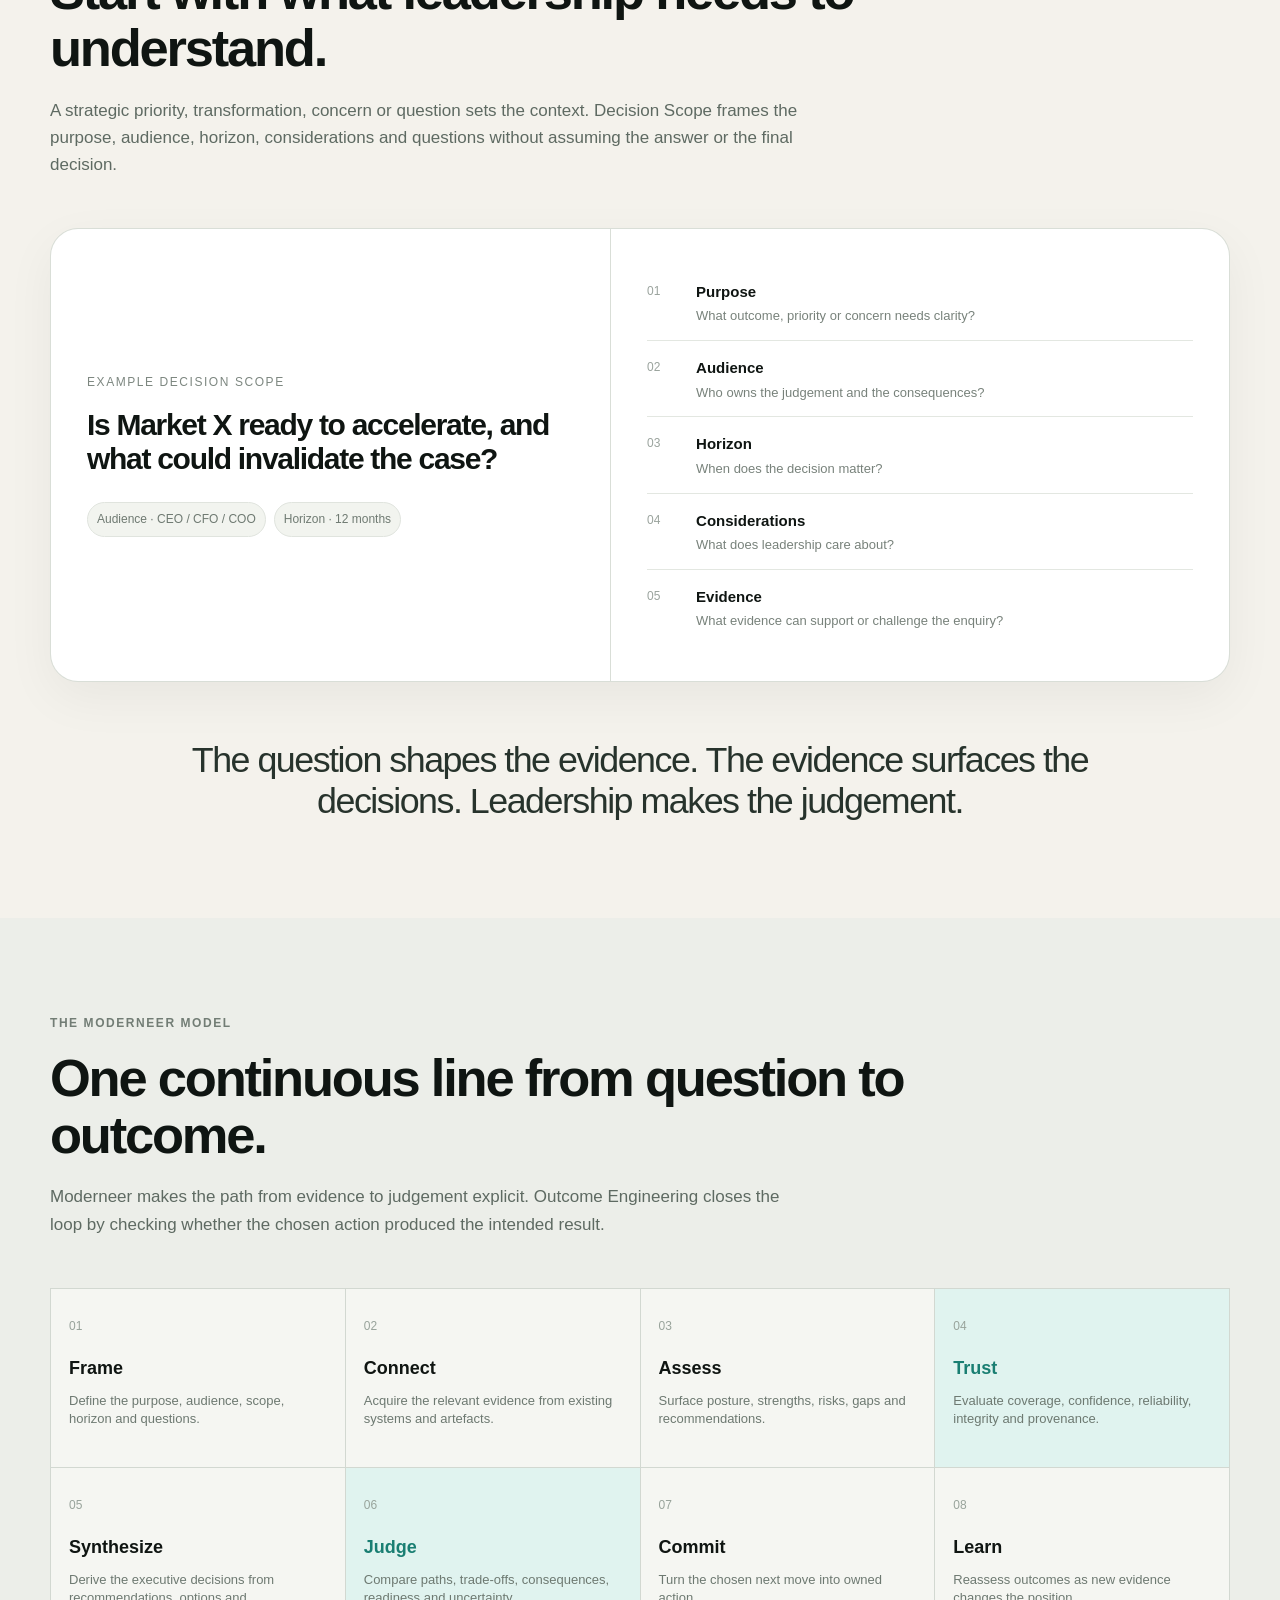
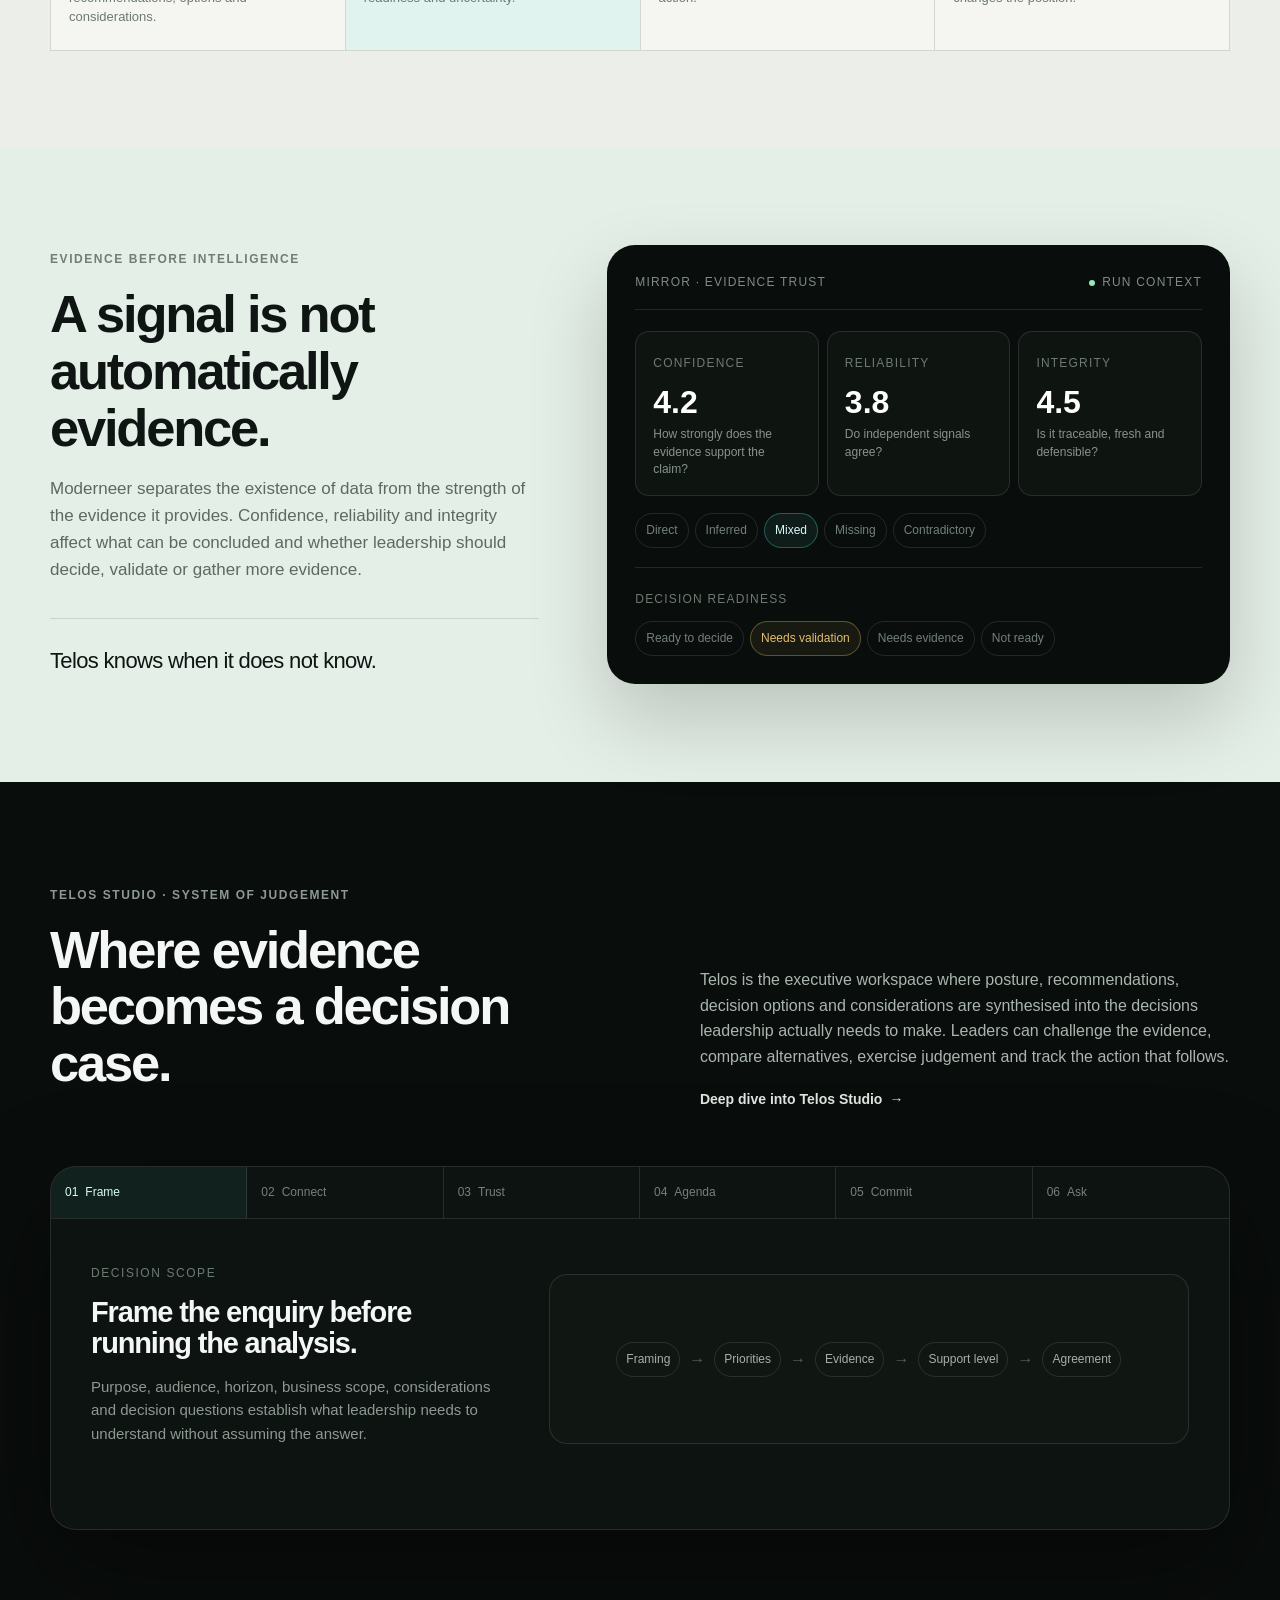
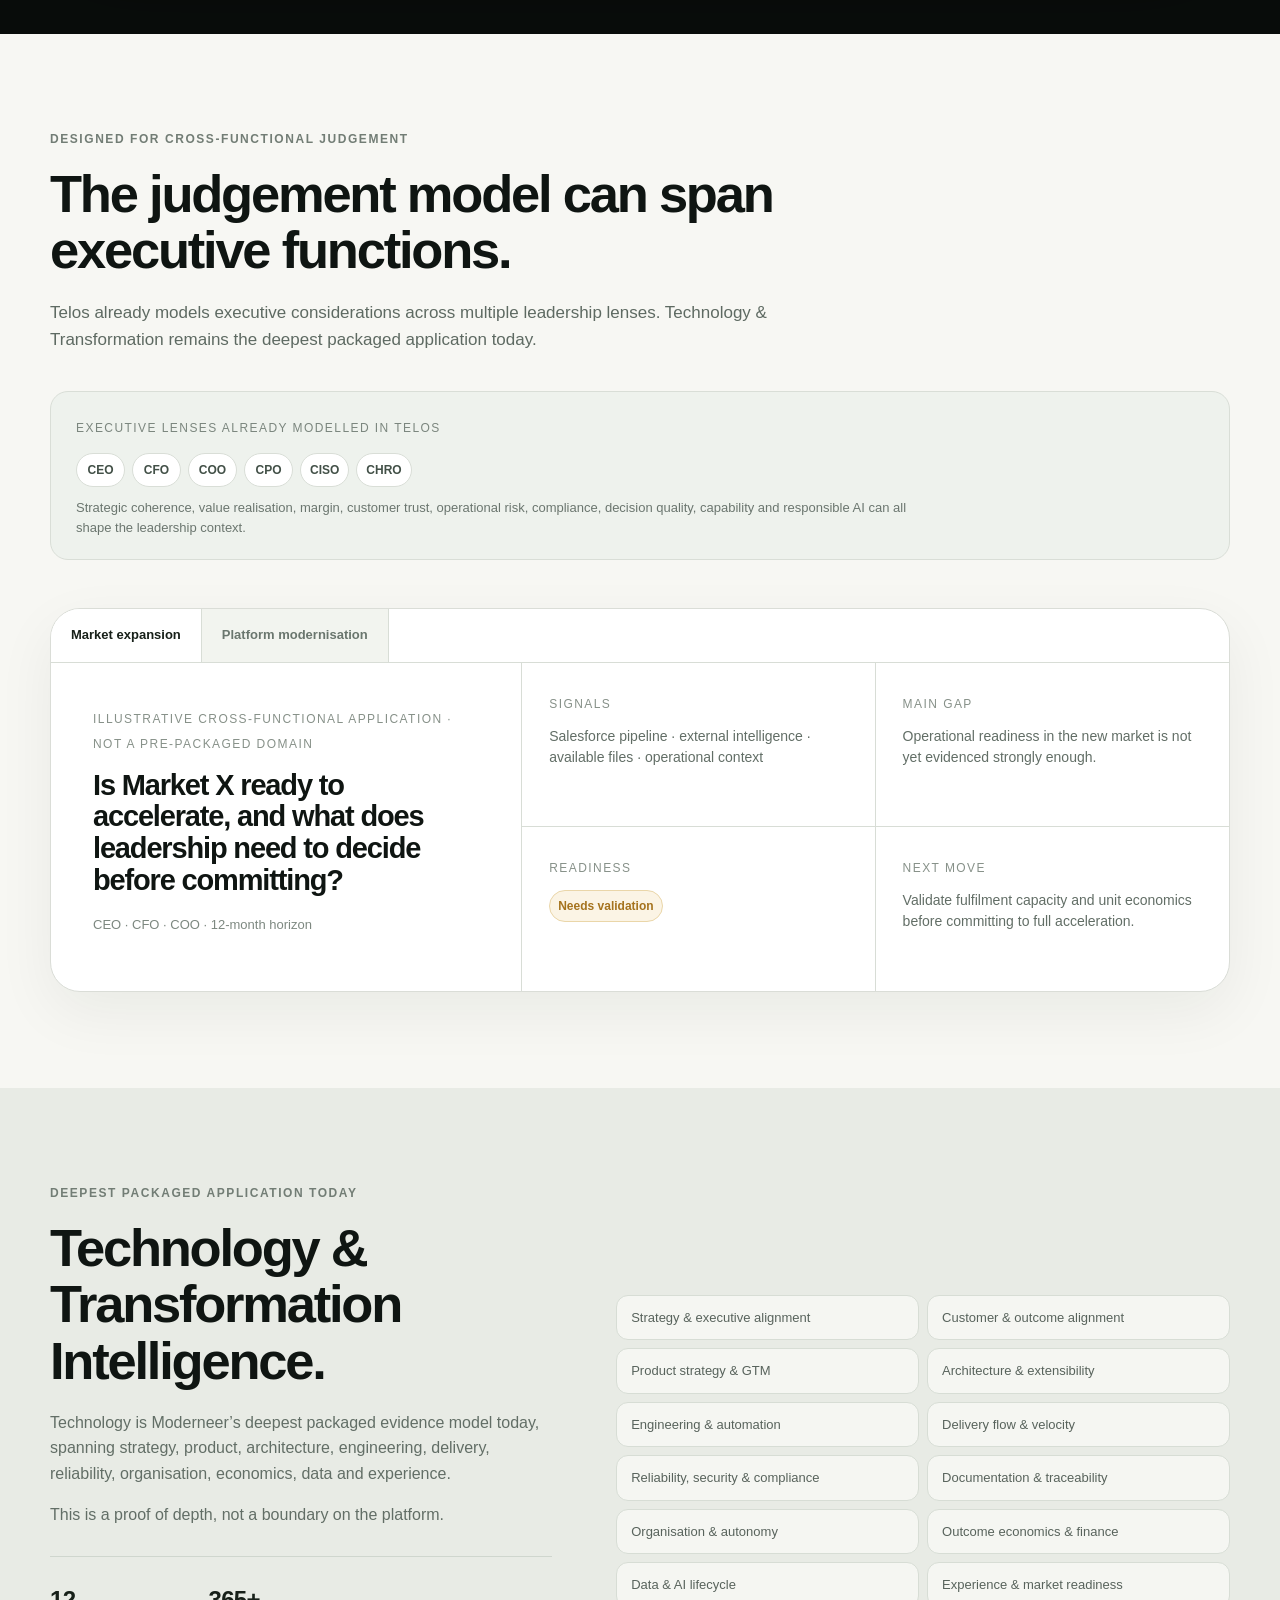
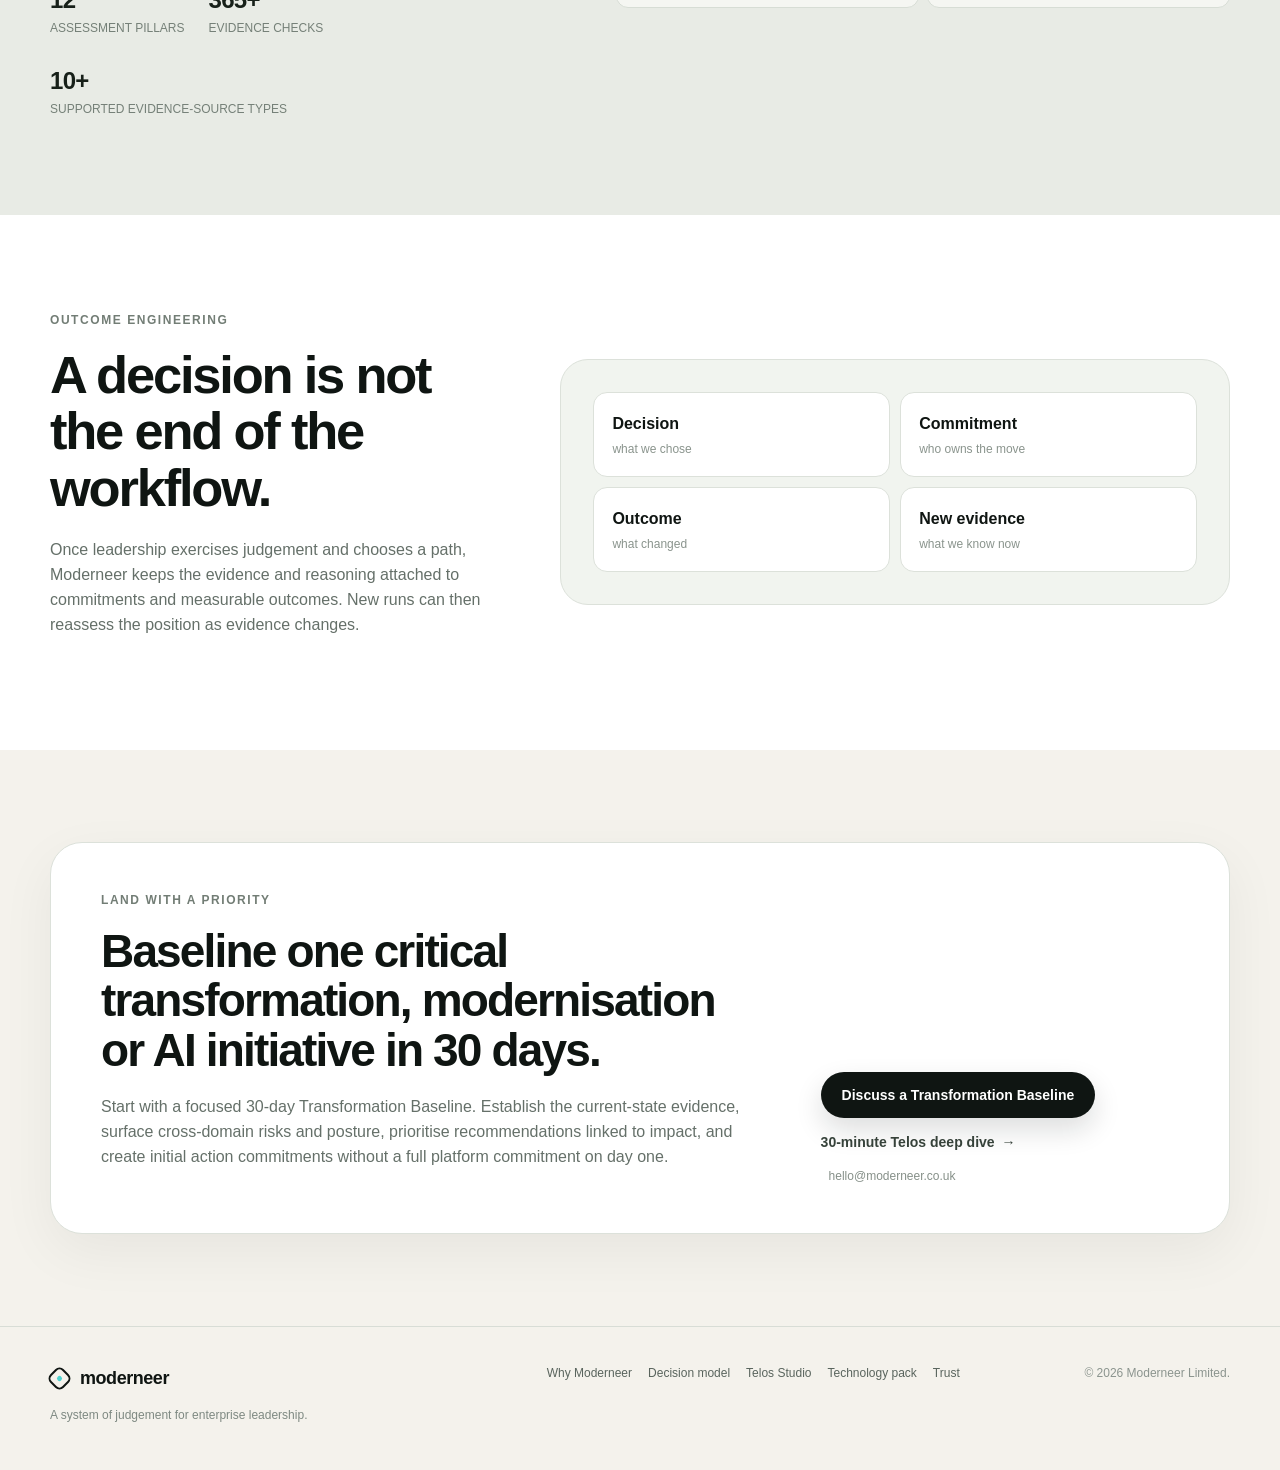
==== commit ae0da3ce: "Polish Transformation Baseline entry offer" ====
--- a/index.html
+++ b/index.html
@@ -282,7 +282,7 @@
       <div>
         <div class="eyebrow">Land with a priority</div>
         <h2>Baseline one critical transformation, modernisation or AI initiative in 30 days.</h2>
-        <p>The current go-to-market entry point is a focused Transformation Baseline: establish the current-state evidence, surface cross-domain risks and posture, prioritise recommendations linked to impact, and create initial action commitments.</p>
+        <p>Start with a focused 30-day Transformation Baseline. Establish the current-state evidence, surface cross-domain risks and posture, prioritise recommendations linked to impact, and create initial action commitments without a full platform commitment on day one.</p>
       </div>
       <div class="contact-action">
         <a class="button button-dark" href="mailto:hello@moderneer.co.uk?subject=30-day%20Transformation%20Baseline">Discuss a Transformation Baseline</a>
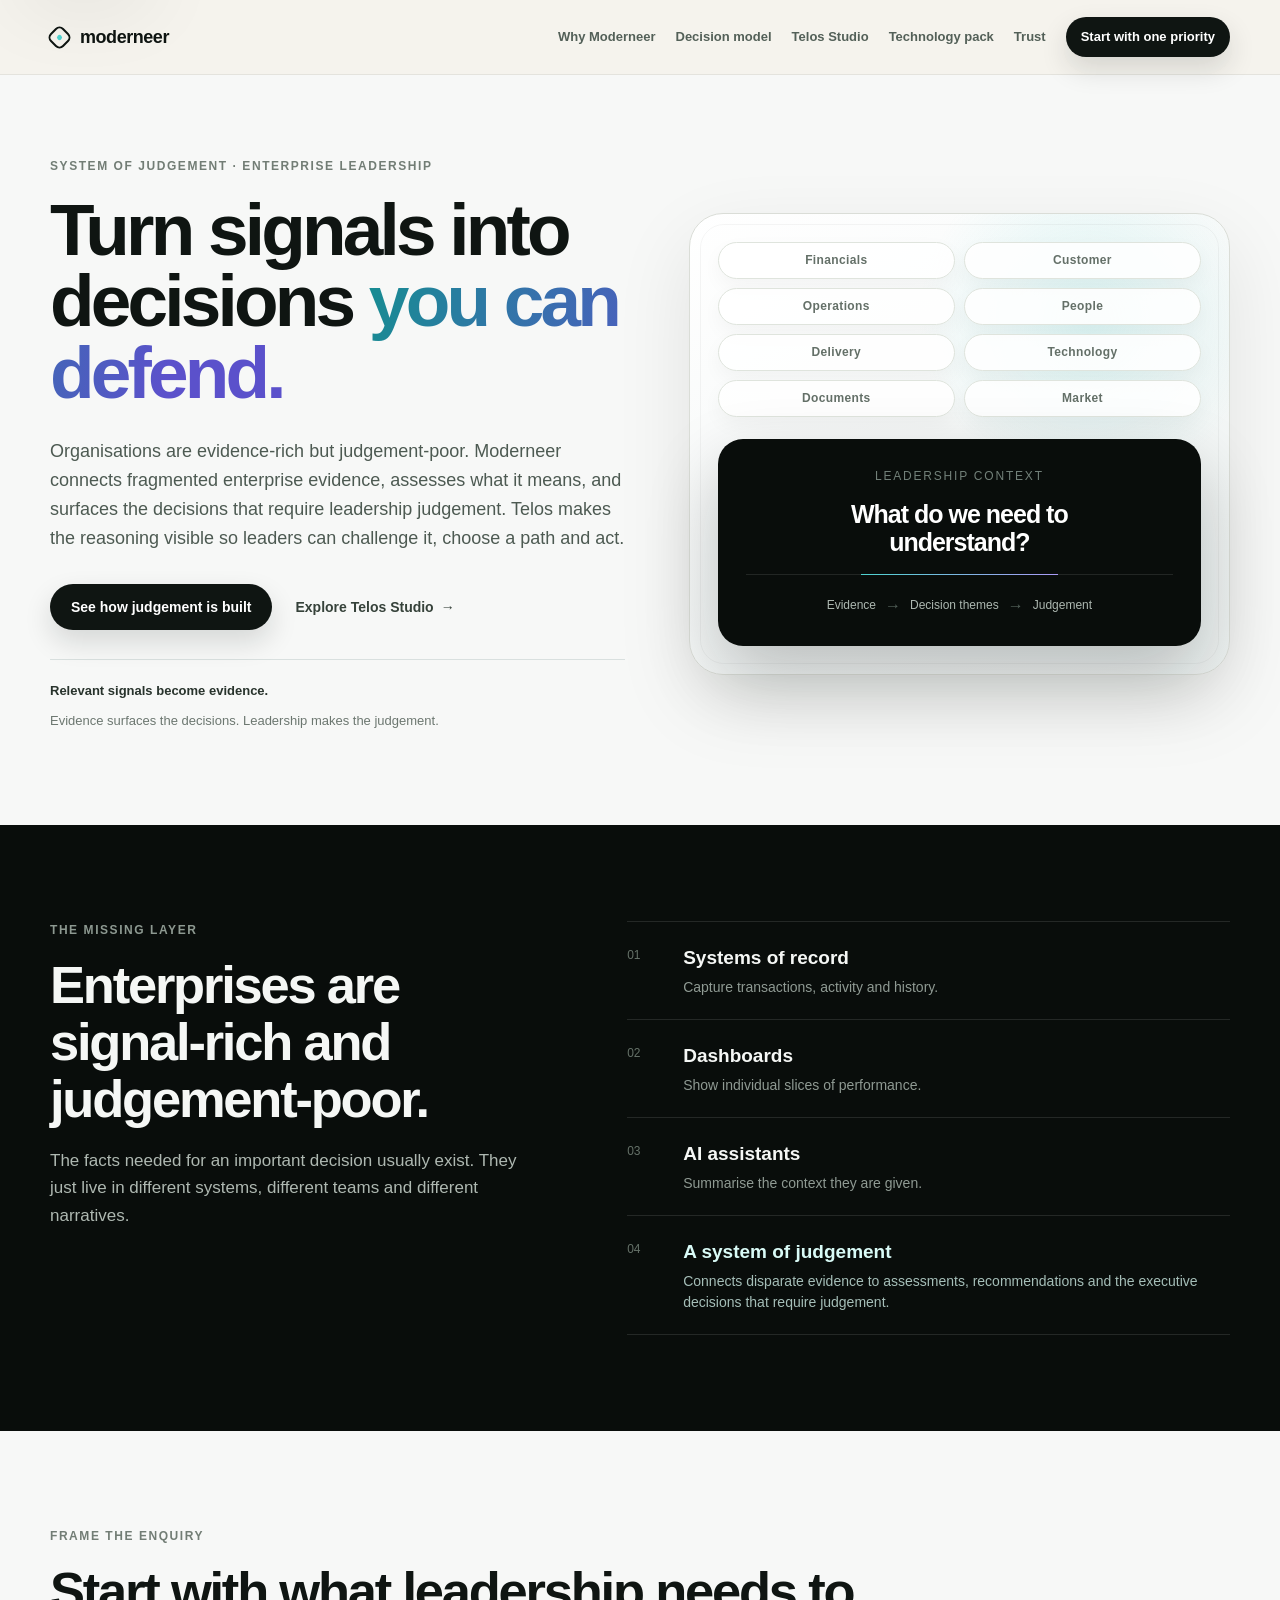
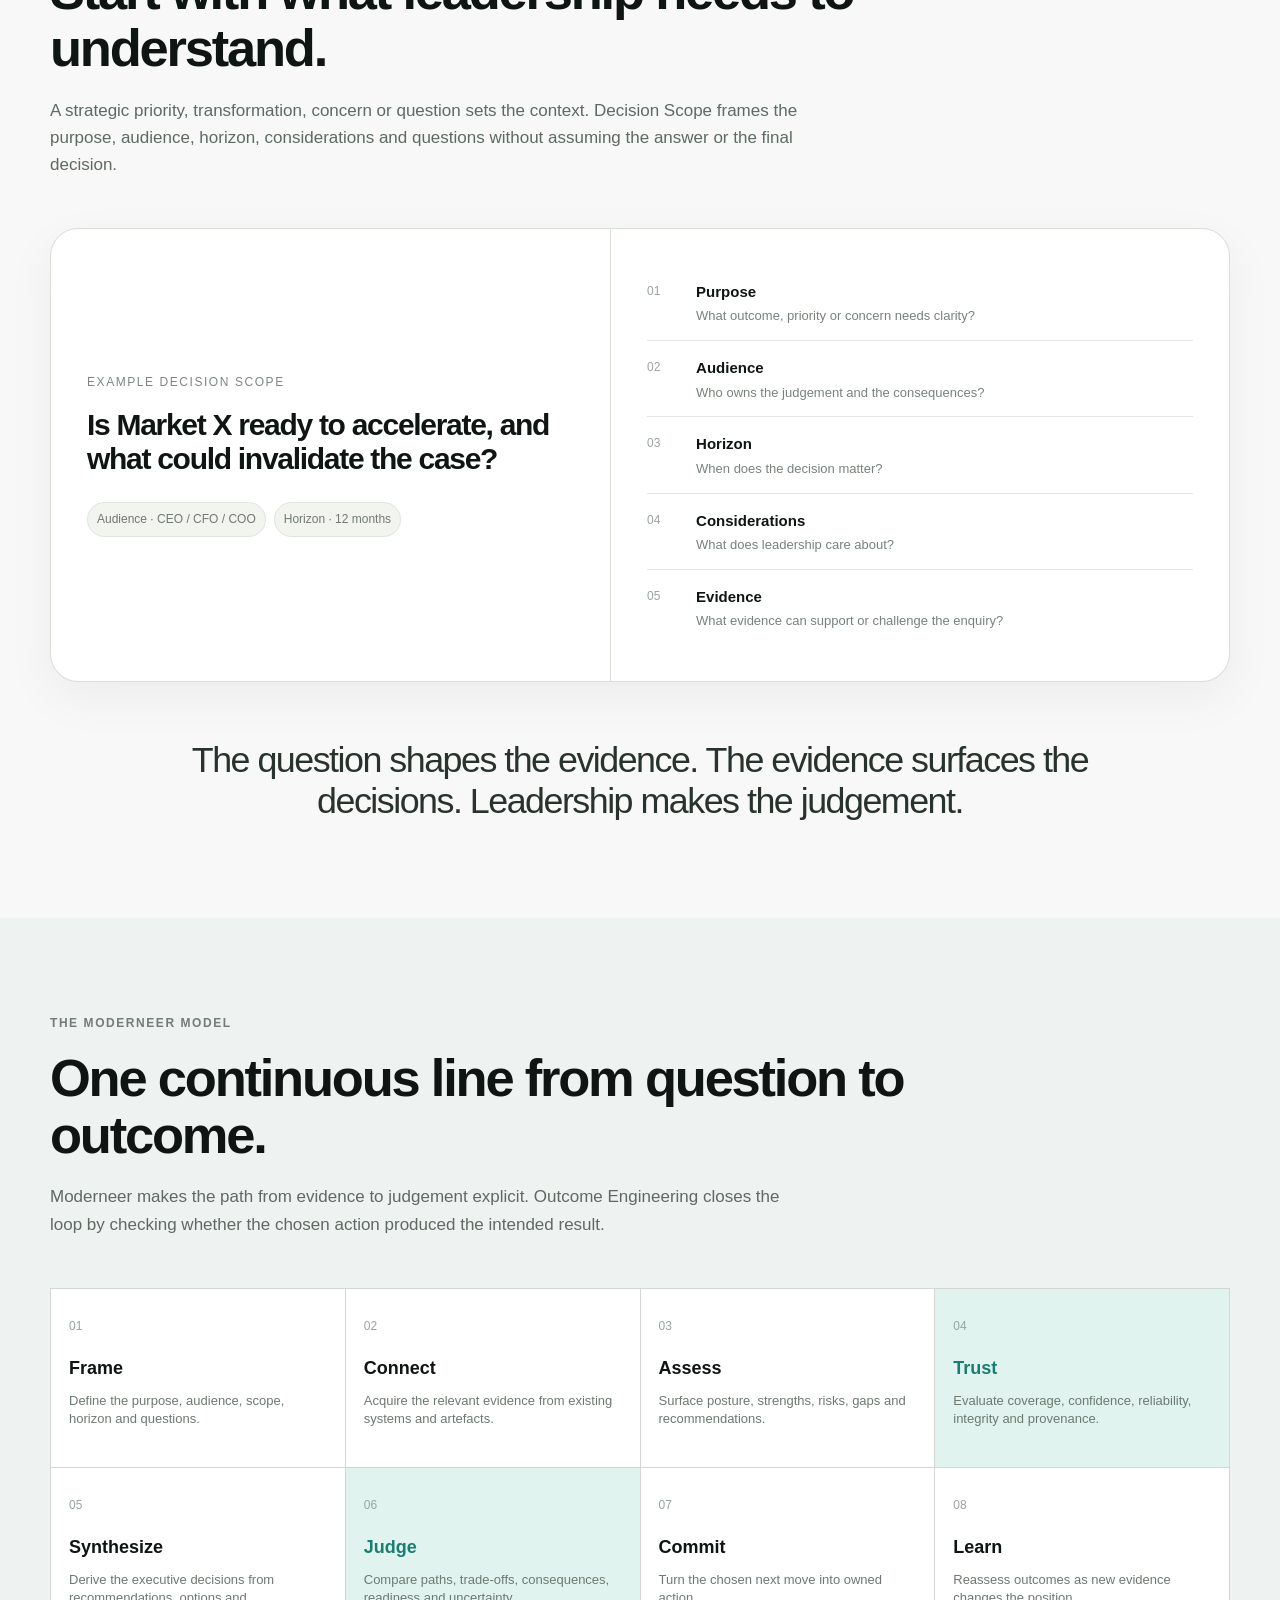
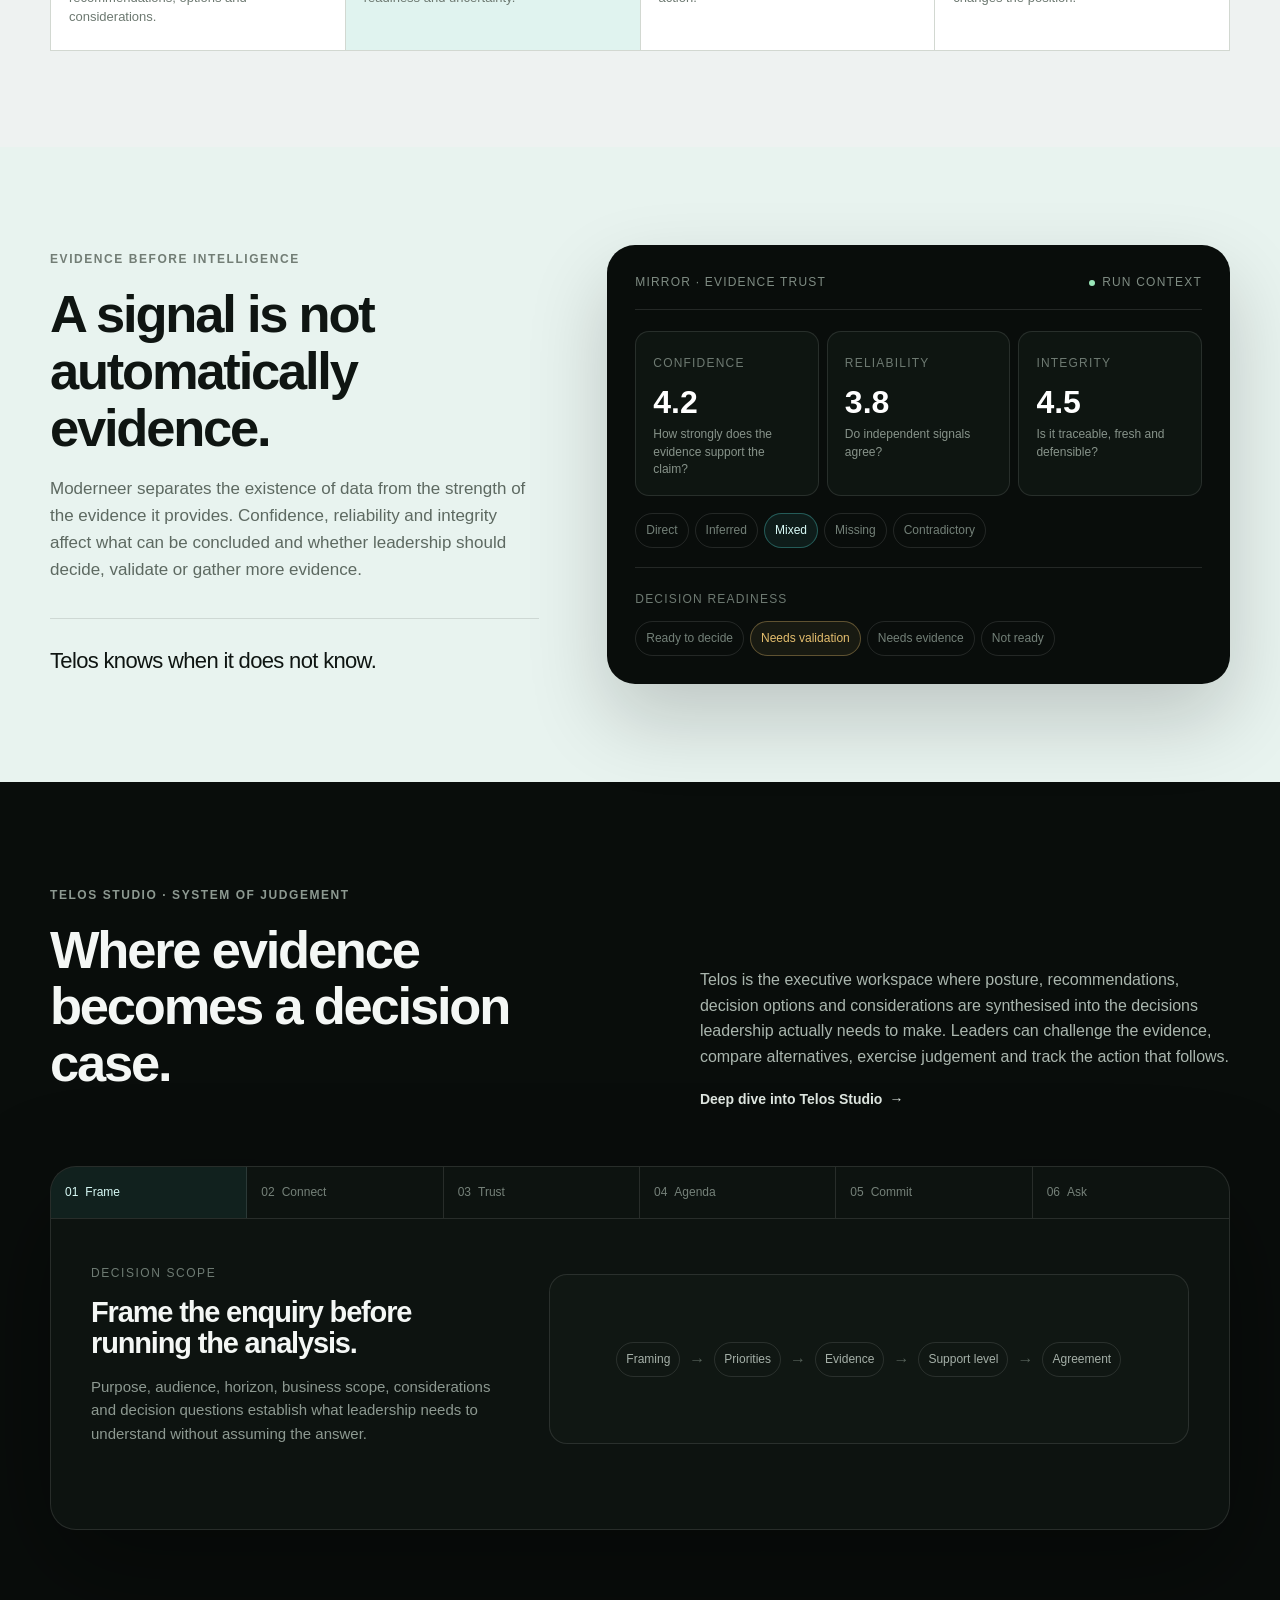
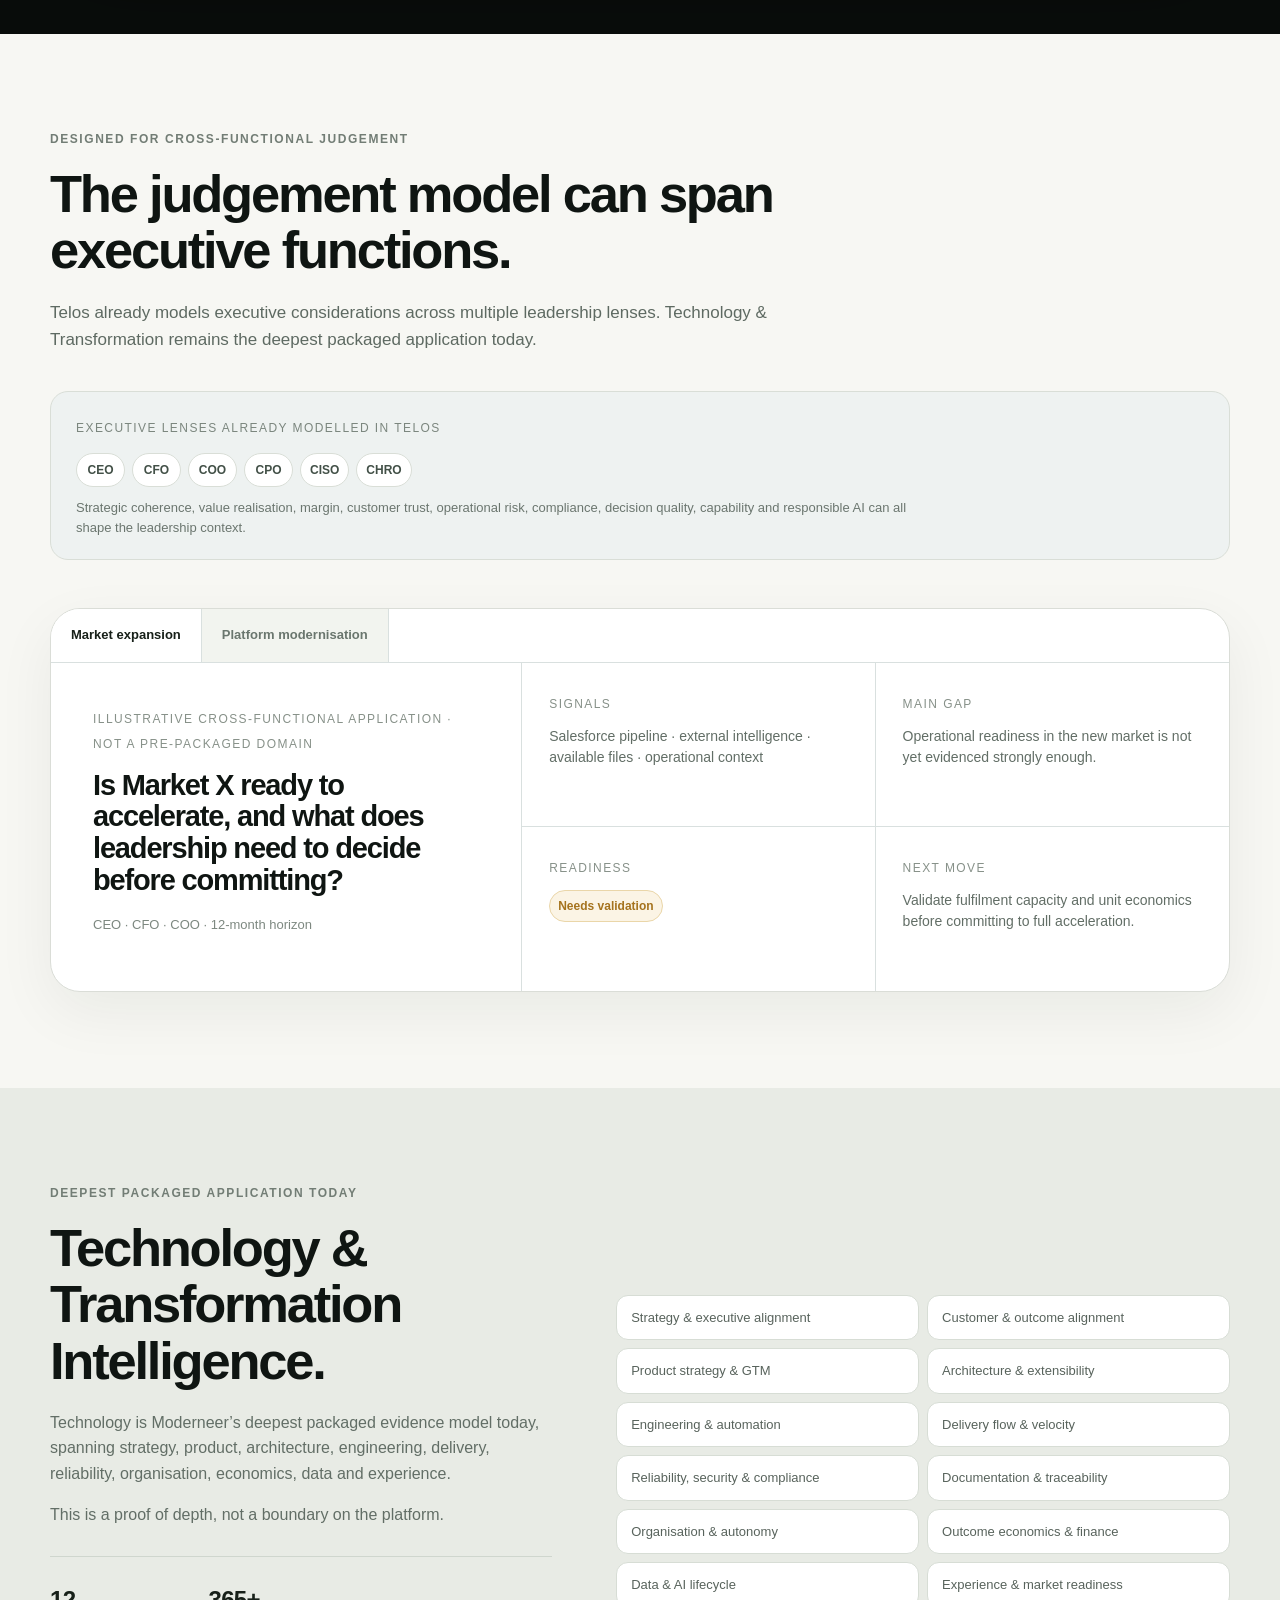
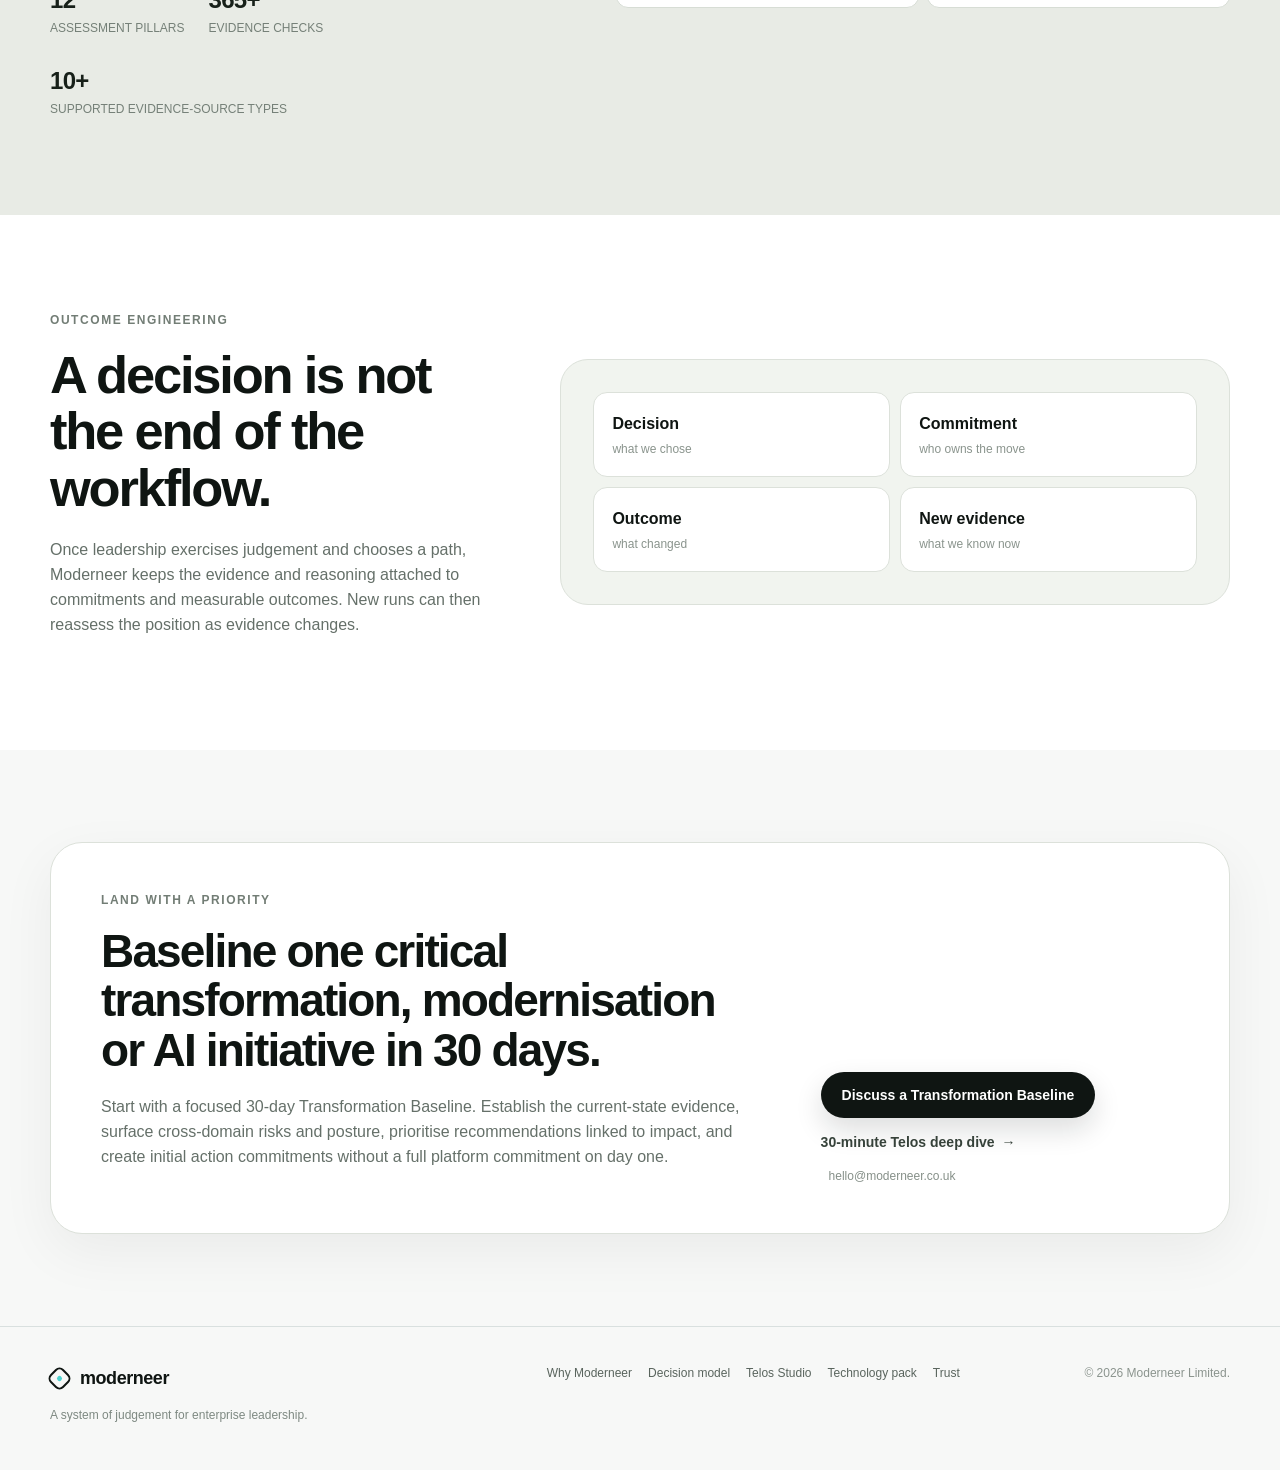
==== commit 2272e873: "Refresh light palette with cool white canvas" ====
--- a/index.html
+++ b/index.html
@@ -15,7 +15,7 @@
   <meta property="og:url" content="https://moderneer.co.uk/">
   <meta property="og:image" content="https://moderneer.co.uk/assets/images/social-preview.svg">
   <meta name="twitter:card" content="summary_large_image">
-  <meta name="theme-color" content="#f4f2ec">
+  <meta name="theme-color" content="#f7f8f7">
 </head>
 <body class="site home-page">
 <a class="skip-link" href="#main">Skip to content</a>
--- a/assets/css/styles.css
+++ b/assets/css/styles.css
@@ -1,11 +1,11 @@
 :root{
-  --paper:#f4f2ec;
-  --paper-2:#ebece7;
-  --paper-3:#e7efe9;
+  --paper:#f7f8f7;
+  --paper-2:#eef2f1;
+  --paper-3:#e8f3ef;
   --ink:#0f1512;
   --ink-2:#263029;
-  --muted:#626d66;
-  --line:#d8ddd6;
+  --muted:#606a68;
+  --line:#d9e0df;
   --white:#fff;
   --dark:#090d0b;
   --dark-2:#101713;
@@ -61,7 +61,7 @@
 .hero h1{font-family:Manrope,Inter,sans-serif;font-size:clamp(58px,7.2vw,98px);line-height:.93;letter-spacing:-.066em;margin:18px 0 29px;max-width:850px}
 .hero-lede{font-size:19px;line-height:1.6;color:#4d5a52;max-width:720px;margin:0}
 .hero-principle{display:flex;gap:12px;align-items:center;flex-wrap:wrap;margin-top:29px;padding-top:22px;border-top:1px solid var(--line);font-size:11px;color:#6c7770}.hero-principle strong{color:#28332c}
-.hero-system{min-height:560px;position:relative;border:1px solid #daddd7;border-radius:34px;background:radial-gradient(circle at 74% 23%,rgba(78,210,207,.17),transparent 32%),linear-gradient(150deg,#fbfcf8 0%,#ebeee8 100%);box-shadow:var(--shadow);overflow:hidden}
+.hero-system{min-height:560px;position:relative;border:1px solid #daddd7;border-radius:34px;background:radial-gradient(circle at 74% 23%,rgba(78,210,207,.17),transparent 32%),linear-gradient(150deg,#ffffff 0%,#edf2f1 100%);box-shadow:var(--shadow);overflow:hidden}
 .hero-system:after{content:"";position:absolute;inset:14px;border:1px solid rgba(15,21,18,.04);border-radius:24px;pointer-events:none}
 .signal-cloud{position:absolute;inset:0}
 .signal-cloud span{position:absolute;left:var(--x);top:var(--y);font-size:9px;font-weight:650;letter-spacing:.03em;padding:8px 11px;border-radius:999px;background:rgba(255,255,255,.88);border:1px solid #dfe4dd;box-shadow:0 8px 20px rgba(15,21,18,.04);color:#647068}
@@ -76,10 +76,10 @@
 .scope-board{display:grid;grid-template-columns:.95fr 1.05fr;gap:1px;background:#d9ded7;border:1px solid #d9ded7;border-radius:28px;overflow:hidden;margin-top:62px;box-shadow:0 16px 50px rgba(17,25,20,.05)}.scope-question,.scope-fields{background:#fff;padding:42px}.scope-question{display:flex;flex-direction:column;justify-content:center}.scope-question small{font-size:8px;letter-spacing:.13em;color:#7d8780}.scope-question h3{font-family:Manrope,Inter,sans-serif;font-size:35px;line-height:1.1;letter-spacing:-.043em;margin:16px 0 25px}.scope-meta{display:flex;gap:8px;flex-wrap:wrap}.scope-meta span{font-size:9px;padding:7px 9px;background:#f2f4ef;border:1px solid #e0e4de;border-radius:999px;color:#6f7a72}.scope-fields{display:grid;gap:0}.scope-fields article{display:grid;grid-template-columns:37px 1fr;gap:12px;padding:14px 0;border-bottom:1px solid #e3e7e1}.scope-fields article:last-child{border-bottom:0}.scope-fields article>span{font-size:8px;color:#9aa39d;padding-top:3px}.scope-fields b{font-size:14px}.scope-fields p{font-size:10px;color:#78827b;margin:3px 0 0}.decision-rule{font-family:Manrope,Inter,sans-serif;font-size:clamp(27px,3.2vw,42px);line-height:1.15;letter-spacing:-.042em;max-width:980px;margin:72px auto 0;padding:0;text-align:center;border:0;color:#27332c}
 
 /* loop */
-.loop-section{background:#eceee9}.decision-loop{display:grid;grid-template-columns:repeat(7,1fr);gap:1px;margin-top:62px;background:#d2d8d1;border:1px solid #d2d8d1}.decision-loop article{background:#f5f6f2;padding:25px 19px;min-height:190px}.decision-loop article>span{font-size:8px;color:#98a39b}.decision-loop b{display:block;font-family:Manrope,Inter,sans-serif;font-size:17px;margin:17px 0 9px}.decision-loop p{font-size:10px;color:#6d7971;margin:0}.decision-loop .loop-focus{background:#e0f3ef}.decision-loop .loop-focus b{color:#197e72}
+.loop-section{background:#eef2f1}.decision-loop{display:grid;grid-template-columns:repeat(7,1fr);gap:1px;margin-top:62px;background:#d2d8d1;border:1px solid #d2d8d1}.decision-loop article{background:#fff;padding:25px 19px;min-height:190px}.decision-loop article>span{font-size:8px;color:#98a39b}.decision-loop b{display:block;font-family:Manrope,Inter,sans-serif;font-size:17px;margin:17px 0 9px}.decision-loop p{font-size:10px;color:#6d7971;margin:0}.decision-loop .loop-focus{background:#e0f3ef}.decision-loop .loop-focus b{color:#197e72}
 
 /* trust */
-.trust-section{padding:118px 0;background:#e4efe7}.trust-grid{display:grid;grid-template-columns:.88fr 1.12fr;gap:88px;align-items:center}.trust-grid>div:first-child>p{font-size:17px;color:#5d6961}.trust-quote{font-family:Manrope,Inter,sans-serif;font-size:24px;letter-spacing:-.03em;margin-top:34px;padding-top:25px;border-top:1px solid rgba(16,22,18,.12)}.mirror-card{background:var(--dark);color:#fff;border-radius:28px;padding:26px;box-shadow:0 35px 80px rgba(9,13,11,.19)}.mirror-top{display:flex;justify-content:space-between;align-items:center;font-size:9px;text-transform:uppercase;letter-spacing:.1em;color:#7f8c83;border-bottom:1px solid var(--dark-line);padding-bottom:17px}.live-dot:before{content:"";display:inline-block;width:6px;height:6px;background:var(--mint);border-radius:50%;margin-right:7px}.trust-dimensions{display:grid;grid-template-columns:repeat(3,1fr);gap:8px;margin-top:21px}.trust-dimensions article{background:#0e1511;border:1px solid var(--dark-line);border-radius:14px;padding:17px}.trust-dimensions small{font-size:7px;color:#6e7a72;letter-spacing:.1em}.trust-dimensions strong{display:block;font-family:Manrope,Inter,sans-serif;font-size:34px;line-height:1;margin:12px 0 8px}.trust-dimensions p{font-size:9px;color:#87938a;margin:0}.evidence-state{display:flex;gap:6px;flex-wrap:wrap;margin-top:17px}.evidence-state span,.readiness-state span{font-size:8px;color:#738078;border:1px solid var(--dark-line);border-radius:999px;padding:6px 8px}.evidence-state .selected{color:#d9fbf7;border-color:rgba(78,210,207,.35);background:rgba(78,210,207,.08)}.readiness-state{margin-top:19px;padding-top:17px;border-top:1px solid var(--dark-line)}.readiness-state small{font-size:7px;letter-spacing:.1em;color:#6e7a72}.readiness-state>div{display:flex;gap:6px;flex-wrap:wrap;margin-top:10px}.readiness-state .selected.amber{color:var(--amber);border-color:rgba(228,190,110,.35);background:rgba(228,190,110,.07)}
+.trust-section{padding:118px 0;background:#e8f3ef}.trust-grid{display:grid;grid-template-columns:.88fr 1.12fr;gap:88px;align-items:center}.trust-grid>div:first-child>p{font-size:17px;color:#5d6961}.trust-quote{font-family:Manrope,Inter,sans-serif;font-size:24px;letter-spacing:-.03em;margin-top:34px;padding-top:25px;border-top:1px solid rgba(16,22,18,.12)}.mirror-card{background:var(--dark);color:#fff;border-radius:28px;padding:26px;box-shadow:0 35px 80px rgba(9,13,11,.19)}.mirror-top{display:flex;justify-content:space-between;align-items:center;font-size:9px;text-transform:uppercase;letter-spacing:.1em;color:#7f8c83;border-bottom:1px solid var(--dark-line);padding-bottom:17px}.live-dot:before{content:"";display:inline-block;width:6px;height:6px;background:var(--mint);border-radius:50%;margin-right:7px}.trust-dimensions{display:grid;grid-template-columns:repeat(3,1fr);gap:8px;margin-top:21px}.trust-dimensions article{background:#0e1511;border:1px solid var(--dark-line);border-radius:14px;padding:17px}.trust-dimensions small{font-size:7px;color:#6e7a72;letter-spacing:.1em}.trust-dimensions strong{display:block;font-family:Manrope,Inter,sans-serif;font-size:34px;line-height:1;margin:12px 0 8px}.trust-dimensions p{font-size:9px;color:#87938a;margin:0}.evidence-state{display:flex;gap:6px;flex-wrap:wrap;margin-top:17px}.evidence-state span,.readiness-state span{font-size:8px;color:#738078;border:1px solid var(--dark-line);border-radius:999px;padding:6px 8px}.evidence-state .selected{color:#d9fbf7;border-color:rgba(78,210,207,.35);background:rgba(78,210,207,.08)}.readiness-state{margin-top:19px;padding-top:17px;border-top:1px solid var(--dark-line)}.readiness-state small{font-size:7px;letter-spacing:.1em;color:#6e7a72}.readiness-state>div{display:flex;gap:6px;flex-wrap:wrap;margin-top:10px}.readiness-state .selected.amber{color:var(--amber);border-color:rgba(228,190,110,.35);background:rgba(228,190,110,.07)}
 
 /* Telos home reveal */
 .telos-section{padding:122px 0;background:var(--dark);color:#f4f7f5}.telos-heading{display:grid;grid-template-columns:1.05fr .95fr;gap:90px;align-items:end}.telos-heading>div:last-child p{font-size:16px;color:#aab6ae;margin:0 0 17px}.journey-window{margin-top:65px;border:1px solid var(--dark-line);border-radius:26px;background:#0d1310;overflow:hidden;box-shadow:0 38px 110px rgba(0,0,0,.38)}.journey-nav{display:grid;grid-template-columns:repeat(6,1fr);border-bottom:1px solid var(--dark-line)}.journey-nav button{border:0;border-right:1px solid var(--dark-line);background:transparent;color:#758179;padding:16px 12px;font-size:10px;cursor:pointer;text-align:left}.journey-nav button:last-child{border-right:0}.journey-nav button span{font-size:7px;margin-right:7px}.journey-nav button.active{background:rgba(78,210,207,.07);color:#d8faf6}.journey-panels{min-height:310px}.journey-panel{display:none;grid-template-columns:.78fr 1.22fr;gap:65px;align-items:center;padding:45px}.journey-panel.active{display:grid}.journey-panel small{font-size:8px;letter-spacing:.13em;color:#6e7b73}.journey-panel h3{font-family:Manrope,Inter,sans-serif;font-size:32px;line-height:1.09;letter-spacing:-.04em;margin:13px 0 14px}.journey-panel p{font-size:12px;color:#8d9991}.scope-mini,.connector-cloud,.mini-gauges,.decision-mini,.commit-mini,.ask-mini{border:1px solid var(--dark-line);background:#101713;border-radius:18px;padding:25px;min-height:170px}.scope-mini{display:flex;align-items:center;justify-content:center;gap:9px;flex-wrap:wrap}.scope-mini span{font-size:10px;border:1px solid var(--dark-line);border-radius:999px;padding:7px 9px;color:#a5b0a8}.scope-mini i{font-style:normal;color:#556159}.connector-cloud{display:flex;gap:8px;flex-wrap:wrap;align-content:center}.connector-cloud span{font-size:10px;padding:9px 11px;border:1px solid var(--dark-line);border-radius:10px;color:#a5b0a8}.mini-gauges{display:grid;grid-template-columns:1fr 1fr;gap:18px}.mini-gauges span{display:flex;flex-direction:column;justify-content:flex-end;position:relative}.mini-gauges b{font-size:12px}.mini-gauges i{height:6px;border-radius:999px;background:linear-gradient(90deg,var(--red),var(--amber),var(--mint));width:var(--v);margin-top:12px}.decision-mini{display:flex;flex-direction:column;justify-content:center}.decision-mini>span{align-self:flex-start;font-size:8px;padding:5px 7px;border-radius:999px;margin-right:5px}.decision-mini .critical{color:var(--red);background:rgba(239,139,137,.09)}.decision-mini .validation{color:var(--amber);background:rgba(228,190,110,.09)}.decision-mini b{font-family:Manrope,Inter,sans-serif;font-size:18px;line-height:1.18;margin:16px 0 7px}.decision-mini p{margin:0}.commit-mini{display:grid;grid-template-columns:repeat(3,1fr);gap:8px;align-content:center}.commit-mini span{border:1px solid var(--dark-line);border-radius:11px;padding:13px;font-size:10px;color:#a6b1a9}.commit-mini b{display:block;font-size:7px;color:#68756c;letter-spacing:.1em;margin-bottom:7px}.ask-mini{display:flex;flex-direction:column;justify-content:center}.ask-mini p{font-family:Manrope,Inter,sans-serif;font-size:18px;color:#dbe3dd}.ask-mini span{font-size:9px;color:var(--cyan)}
@@ -88,7 +88,7 @@
 .examples-section{background:#f7f7f3}.decision-demo{margin-top:60px;border:1px solid #daddd7;border-radius:30px;background:#fff;overflow:hidden;box-shadow:0 20px 60px rgba(18,27,22,.06)}.case-tabs{display:flex;border-bottom:1px solid var(--line)}.case-tabs button{border:0;border-right:1px solid var(--line);background:#f2f4ef;padding:16px 20px;font-size:11px;font-weight:650;color:#6a766e;cursor:pointer}.case-tabs button.active{background:#fff;color:#172019}.case-body{display:grid;grid-template-columns:.8fr 1.2fr}.case-question{padding:42px;border-right:1px solid var(--line)}.case-question small,.case-grid small{font-size:8px;letter-spacing:.12em;color:#879189}.case-question h3{font-family:Manrope,Inter,sans-serif;font-size:33px;line-height:1.1;letter-spacing:-.04em;margin:14px 0 18px}.case-question p{font-size:10px;color:#7d8880}.case-grid{display:grid;grid-template-columns:1fr 1fr}.case-grid>div{padding:27px;border-right:1px solid var(--line);border-bottom:1px solid var(--line);min-height:150px}.case-grid>div:nth-child(2n){border-right:0}.case-grid>div:nth-last-child(-n+2){border-bottom:0}.case-grid p{font-size:11px;color:#626e66;margin:11px 0 0}.case-readiness{display:inline-flex;color:#a5731e;background:#fbf4e5;border:1px solid #ead6a9;border-radius:999px;padding:6px 8px;font-size:9px;font-weight:650}
 
 /* tech pack */
-.technology-section{background:#e8ebe5}.technology-grid{display:grid;grid-template-columns:.9fr 1.1fr;gap:75px;align-items:center}.technology-grid>div:first-child>p{color:#626e66;font-size:16px}.technology-proof{display:flex;gap:24px;flex-wrap:wrap;margin-top:28px;padding-top:24px;border-top:1px solid #cfd6ce}.technology-proof span{font-size:9px;color:#758078;text-transform:uppercase}.technology-proof strong{display:block;font-size:22px;color:#172019;letter-spacing:-.03em;text-transform:none}.pillar-field{display:grid;grid-template-columns:1fr 1fr;gap:8px}.pillar-field span{background:#f5f6f2;border:1px solid #d7ddd5;border-radius:12px;padding:13px 14px;font-size:10px;color:#58635c}
+.technology-section{background:#e8ebe5}.technology-grid{display:grid;grid-template-columns:.9fr 1.1fr;gap:75px;align-items:center}.technology-grid>div:first-child>p{color:#626e66;font-size:16px}.technology-proof{display:flex;gap:24px;flex-wrap:wrap;margin-top:28px;padding-top:24px;border-top:1px solid #cfd6ce}.technology-proof span{font-size:9px;color:#758078;text-transform:uppercase}.technology-proof strong{display:block;font-size:22px;color:#172019;letter-spacing:-.03em;text-transform:none}.pillar-field{display:grid;grid-template-columns:1fr 1fr;gap:8px}.pillar-field span{background:#fff;border:1px solid #d7ddd5;border-radius:12px;padding:13px 14px;font-size:10px;color:#58635c}
 
 /* outcome */
 .outcome-section{background:#fff}.outcome-grid{display:grid;grid-template-columns:.8fr 1.2fr;gap:82px;align-items:center}.outcome-grid>div:first-child>p{font-size:16px;color:#657069}.outcome-loop{display:flex;align-items:center;justify-content:center;gap:9px;flex-wrap:wrap;background:#f1f4ef;border:1px solid #dce1da;border-radius:28px;padding:32px}.outcome-loop span{min-width:130px;padding:16px;border-radius:14px;background:#fff;border:1px solid #dce1da}.outcome-loop b{display:block;font-family:Manrope,Inter,sans-serif;font-size:15px}.outcome-loop small{display:block;font-size:8px;color:#8a948d;margin-top:5px}.outcome-loop i{font-style:normal;color:#9da7a0}
@@ -100,13 +100,13 @@
 .telos-page{background:var(--paper)}.telos-header{background:rgba(9,13,11,.94);color:#f4f7f5;border-bottom:1px solid var(--dark-line)}.telos-header .desktop-nav{color:#9ba69e}.telos-header .desktop-nav>a:not(.button):hover{color:#fff}.light-menu{color:#fff}.dark-mobile-nav{background:var(--dark);color:#f4f7f5;border-color:var(--dark-line)}.dark-mobile-nav a{border-color:var(--dark-line)}
 .telos-hero{background:var(--dark);color:#f4f7f5;padding:104px 0 112px}.telos-hero-grid{display:grid;grid-template-columns:1.08fr .92fr;gap:90px;align-items:end}.telos-hero h1{font-family:Manrope,Inter,sans-serif;font-size:clamp(58px,7vw,92px);line-height:.94;letter-spacing:-.064em;margin:18px 0 27px}.telos-hero p{font-size:18px;color:#aab6ae;max-width:830px}.telos-loop-card{border:1px solid var(--dark-line);border-radius:26px;background:#0d1410;padding:27px;box-shadow:0 32px 80px rgba(0,0,0,.28)}.telos-loop-card>small{font-size:8px;letter-spacing:.14em;color:#6d7971}.loop-vertical{display:grid;margin-top:18px}.loop-vertical span{padding:11px 0;border-bottom:1px solid var(--dark-line);font-family:Manrope,Inter,sans-serif;font-size:16px}.loop-vertical b{font-size:8px;color:#657169;margin-right:12px}.telos-loop-card>p{font-size:9px;color:#68746c;margin:16px 0 0}
 .chapter-rail{position:fixed;right:20px;top:50%;transform:translateY(-50%);z-index:80;display:grid;gap:6px}.chapter-rail a{width:29px;height:29px;border-radius:50%;border:1px solid rgba(15,21,18,.12);background:rgba(244,242,236,.88);backdrop-filter:blur(10px);display:grid;place-items:center;font-size:7px;color:#8b958e;transition:.2s}.chapter-rail a.active{background:var(--ink);color:#fff;border-color:var(--ink);transform:scale(1.08)}
-.deep-section{padding:115px 0}.light-deep{background:var(--paper)}.soft-deep{background:#e5eee8}.dark-deep{background:var(--dark);color:#f3f6f4}.outcome-deep{background:#eef1eb}.architecture-deep{background:#101713;color:#f2f5f3}.deep-grid{display:grid;grid-template-columns:.88fr 1.12fr;gap:85px;align-items:center}.deep-grid.reverse{grid-template-columns:1.12fr .88fr}.chapter-kicker{display:flex;align-items:center;gap:10px;font-size:10px;font-weight:700;text-transform:uppercase;letter-spacing:.13em;color:#707c74}.chapter-kicker span{display:grid;place-items:center;width:28px;height:28px;border:1px solid #cfd6ce;border-radius:50%;font-size:8px}.chapter-kicker.light{color:#87938b}.chapter-kicker.light span{border-color:var(--dark-line)}.deep-copy h2{font-size:clamp(41px,4.8vw,62px)}.dark-deep .deep-copy>p,.architecture-deep .deep-copy>p{color:#9eaaa2}.deep-copy blockquote{font-family:Manrope,Inter,sans-serif;font-size:22px;line-height:1.25;letter-spacing:-.03em;margin:28px 0 0;padding:20px 0 0;border-top:1px solid var(--line)}.deep-copy.wide{max-width:900px;margin-bottom:55px}.deep-note{font-size:11px!important;color:#7d8981!important;padding-top:18px;border-top:1px solid var(--dark-line);margin-top:25px!important}
+.deep-section{padding:115px 0}.light-deep{background:var(--paper)}.soft-deep{background:#eef2f1}.dark-deep{background:var(--dark);color:#f3f6f4}.outcome-deep{background:#eef2f1}.architecture-deep{background:#101713;color:#f2f5f3}.deep-grid{display:grid;grid-template-columns:.88fr 1.12fr;gap:85px;align-items:center}.deep-grid.reverse{grid-template-columns:1.12fr .88fr}.chapter-kicker{display:flex;align-items:center;gap:10px;font-size:10px;font-weight:700;text-transform:uppercase;letter-spacing:.13em;color:#707c74}.chapter-kicker span{display:grid;place-items:center;width:28px;height:28px;border:1px solid #cfd6ce;border-radius:50%;font-size:8px}.chapter-kicker.light{color:#87938b}.chapter-kicker.light span{border-color:var(--dark-line)}.deep-copy h2{font-size:clamp(41px,4.8vw,62px)}.dark-deep .deep-copy>p,.architecture-deep .deep-copy>p{color:#9eaaa2}.deep-copy blockquote{font-family:Manrope,Inter,sans-serif;font-size:22px;line-height:1.25;letter-spacing:-.03em;margin:28px 0 0;padding:20px 0 0;border-top:1px solid var(--line)}.deep-copy.wide{max-width:900px;margin-bottom:55px}.deep-note{font-size:11px!important;color:#7d8981!important;padding-top:18px;border-top:1px solid var(--dark-line);margin-top:25px!important}
 
 /* Telos product visuals */
 .scope-product,.signal-product,.assessment-visual,.commitment-board,.learning-board{border:1px solid #d7ddd6;border-radius:26px;background:#fff;overflow:hidden;box-shadow:var(--shadow)}.signal-product{border-color:var(--dark-line);background:#0d1410;color:#f4f7f5}.product-chrome{height:46px;padding:0 17px;border-bottom:1px solid #e0e4de;display:flex;align-items:center;justify-content:space-between;font-size:8px;letter-spacing:.08em;color:#7d8780}.product-chrome.dark{border-color:var(--dark-line);color:#76827a}.scope-wizard{padding:25px}.wizard-steps{display:grid;grid-template-columns:repeat(5,1fr);gap:5px}.wizard-steps span{font-size:8px;padding:9px 7px;text-align:center;border-radius:8px;background:#f1f3ef;color:#89938c}.wizard-steps span.active{background:#dbf1ed;color:#1f786d}.wizard-content{margin-top:24px}.wizard-content label{display:block;font-size:8px;letter-spacing:.12em;color:#8a948d;margin-bottom:8px}.wizard-content>strong{font-family:Manrope,Inter,sans-serif;font-size:20px;line-height:1.25;display:block}.field-row{display:grid;grid-template-columns:1fr 1fr;gap:8px;margin-top:20px}.field-row>div,.scope-question-list span{padding:12px;border:1px solid #e1e5df;border-radius:10px}.field-row small{display:block;font-size:7px;color:#929c95}.field-row b{font-size:10px}.scope-question-list{display:grid;gap:7px;margin-top:8px}.scope-question-list span{font-size:9px;color:#66716a}.signal-categories{display:grid;grid-template-columns:repeat(4,1fr);gap:7px;padding:24px}.signal-categories span{padding:13px 8px;border-radius:10px;background:#101913;border:1px solid var(--dark-line);font-size:9px;text-align:center;color:#aab5ad}.connector-list{padding:0 24px 24px}.connector-list small{font-size:7px;color:#68746c;letter-spacing:.11em}.connector-list>div{display:flex;gap:6px;flex-wrap:wrap;margin-top:10px}.connector-list span{font-size:8px;padding:6px 8px;border:1px solid var(--dark-line);border-radius:999px;color:#8f9a92}.pack-callout{margin-top:28px;padding:20px;border:1px solid #d8ded7;border-radius:16px;background:#fff}.pack-callout small{font-size:7px;color:#8a948d;letter-spacing:.11em}.pack-callout b{display:block;font-family:Manrope,Inter,sans-serif;font-size:19px;margin:7px 0 5px}.pack-callout p{font-size:10px!important;margin:0;color:#738078!important}.assessment-visual{padding:25px}.assessment-head{display:flex;justify-content:space-between;align-items:center;padding-bottom:17px;border-bottom:1px solid #e0e4de;font-size:9px;color:#78837b}.assessment-head b{font-size:10px}.pillar-bars{display:grid;gap:10px;margin-top:18px}.pillar-bars span{display:grid;grid-template-columns:155px 1fr;gap:12px;align-items:center;font-size:8px;color:#68736c}.pillar-bars i{height:6px;border-radius:999px;background:linear-gradient(90deg,#c7d0c9 var(--v),#e9ece7 var(--v));position:relative}.pillar-bars i:after{content:"";position:absolute;left:0;top:0;height:100%;width:var(--v);border-radius:999px;background:linear-gradient(90deg,#39a8a2,#6c67cc)}
 .real-product{min-width:0}.product-shot-label{display:flex;justify-content:space-between;align-items:center;font-size:10px;font-weight:650;margin-bottom:10px}.product-shot-label small{font-size:8px;color:#7e8981;font-weight:500}.dark-label{color:#dce4de}.dark-label small{color:#707c74}.shot-frame{position:relative;overflow:hidden;border-radius:22px;border:1px solid rgba(15,21,18,.13);background:#111;box-shadow:0 25px 70px rgba(15,21,18,.16)}.shot-frame img{width:100%;height:auto}.mirror-shot{aspect-ratio:2.15/1}.mirror-shot img{transform:scale(1.04);transform-origin:50% 17%}.decision-shot{aspect-ratio:2.55/1}.decision-shot img{transform:scale(1.03);transform-origin:50% 18%}.chat-shot{aspect-ratio:2.4/1}.chat-shot img{transform:scale(1.04);transform-origin:50% 20%}.decision-anatomy{display:grid;grid-template-columns:repeat(5,1fr);gap:1px;background:var(--dark-line);margin-top:25px;border:1px solid var(--dark-line)}.decision-anatomy article{background:#0d1410;padding:17px}.decision-anatomy small{font-size:7px;letter-spacing:.1em;color:#68746c}.decision-anatomy p{font-size:9px;color:#98a39c;margin:8px 0 0}.trust-definitions{display:grid;gap:8px;margin-top:25px}.trust-definitions article{display:grid;grid-template-columns:110px 1fr;gap:12px;padding:11px 0;border-bottom:1px solid rgba(16,22,18,.11)}.trust-definitions b{font-size:12px}.trust-definitions p{font-size:10px!important;margin:0;color:#6b776f!important}.state-pairs{display:grid;gap:10px;margin-top:22px}.state-pairs small{font-size:7px;letter-spacing:.11em;color:#768078}.state-pairs p{font-size:9px!important;margin:5px 0 0!important;color:#68746d!important}
-.option-matrix{display:grid;grid-template-columns:.58fr 1.42fr;gap:1px;background:#d7ddd6;border:1px solid #d7ddd6;margin-top:55px}.option-types{background:#f5f6f2;padding:26px;display:grid;gap:7px}.option-types span{font-size:10px;padding:11px 12px;background:#fff;border:1px solid #dfe4de;border-radius:9px}.consequence-grid{display:grid;grid-template-columns:1fr 1fr;gap:1px;background:#d7ddd6}.consequence-grid article{background:#fff;padding:26px;min-height:160px}.consequence-grid small{font-size:7px;color:#8c968f;letter-spacing:.12em}.consequence-grid b{display:block;font-family:Manrope,Inter,sans-serif;font-size:19px;margin:9px 0 7px}.consequence-grid p{font-size:10px;color:#6c776f}.commitment-board{padding:0}.commitment-head{height:48px;padding:0 18px;display:flex;align-items:center;justify-content:space-between;border-bottom:1px solid #e0e4de;font-size:9px;color:#758078}.commitment-board article{display:grid;grid-template-columns:1fr auto;gap:20px;padding:27px;align-items:center}.commitment-board article small{font-size:7px;letter-spacing:.1em;color:#8a948d}.commitment-board article b{display:block;font-family:Manrope,Inter,sans-serif;font-size:20px;line-height:1.2;margin-top:8px}.committed{font-size:8px;background:#e5f5ec;color:#247c63;border:1px solid #cae7da;border-radius:999px;padding:7px 9px}.commitment-meta{display:grid;grid-template-columns:.65fr .65fr 1.7fr;border-top:1px solid #e0e4de}.commitment-meta span{padding:16px;border-right:1px solid #e0e4de}.commitment-meta span:last-child{border-right:0}.commitment-meta small{display:block;font-size:7px;color:#89938c}.commitment-meta b{font-size:10px}.ask-prompts{display:grid;gap:8px;margin-top:26px}.ask-prompts span{font-size:10px;padding:11px 12px;border:1px solid var(--dark-line);background:#0d1410;border-radius:9px;color:#a5b0a8}.learning-board{padding:27px}.learn-path{display:flex;align-items:center;justify-content:center;gap:8px;flex-wrap:wrap}.learn-path span{padding:14px;border:1px solid #dce2db;border-radius:12px;min-width:120px;background:#fafbf8}.learn-path b{display:block;font-size:12px}.learn-path small{display:block;font-size:7px;color:#8a948d;margin-top:4px}.learn-path i{font-style:normal;color:#9ca69f}.metric-row{display:grid;grid-template-columns:1fr 1fr;gap:8px;margin-top:23px}.metric-row article{border:1px solid #dce2db;border-radius:12px;padding:14px}.metric-row small{font-size:7px;color:#89938c}.metric-row b{display:block;font-size:13px;margin:7px 0 4px}.metric-row span{font-size:8px;color:#7b867e}
-.architecture-map{display:grid;grid-template-columns:1fr 45px 1fr 45px 1fr;align-items:center;margin-top:58px}.architecture-map>i{font-style:normal;text-align:center;color:#607068}.arch-col{display:grid;gap:7px;padding:24px;border:1px solid var(--dark-line);border-radius:18px;background:#0d1410}.arch-col small{font-size:7px;color:#69756d;letter-spacing:.12em;margin-bottom:5px}.arch-col span{font-size:9px;padding:9px 10px;border:1px solid var(--dark-line);border-radius:8px;color:#9da9a1}.arch-col.core{background:#11201b}.arch-col.telos-core{background:#15162a}.architecture-principles{display:flex;gap:8px;flex-wrap:wrap;margin-top:22px}.architecture-principles span{font-size:8px;padding:7px 9px;border:1px solid var(--dark-line);border-radius:999px;color:#829087}.telos-contact{background:#101713;padding-top:0}.telos-contact .contact-card{background:#f5f6f2}.telos-footer{background:#101713;border-color:var(--dark-line);color:#edf2ee}.telos-footer p,.telos-footer .footer-links,.telos-footer .footer-meta{color:#7f8a82}
+.option-matrix{display:grid;grid-template-columns:.58fr 1.42fr;gap:1px;background:#d7ddd6;border:1px solid #d7ddd6;margin-top:55px}.option-types{background:#fff;padding:26px;display:grid;gap:7px}.option-types span{font-size:10px;padding:11px 12px;background:#fff;border:1px solid #dfe4de;border-radius:9px}.consequence-grid{display:grid;grid-template-columns:1fr 1fr;gap:1px;background:#d7ddd6}.consequence-grid article{background:#fff;padding:26px;min-height:160px}.consequence-grid small{font-size:7px;color:#8c968f;letter-spacing:.12em}.consequence-grid b{display:block;font-family:Manrope,Inter,sans-serif;font-size:19px;margin:9px 0 7px}.consequence-grid p{font-size:10px;color:#6c776f}.commitment-board{padding:0}.commitment-head{height:48px;padding:0 18px;display:flex;align-items:center;justify-content:space-between;border-bottom:1px solid #e0e4de;font-size:9px;color:#758078}.commitment-board article{display:grid;grid-template-columns:1fr auto;gap:20px;padding:27px;align-items:center}.commitment-board article small{font-size:7px;letter-spacing:.1em;color:#8a948d}.commitment-board article b{display:block;font-family:Manrope,Inter,sans-serif;font-size:20px;line-height:1.2;margin-top:8px}.committed{font-size:8px;background:#e5f5ec;color:#247c63;border:1px solid #cae7da;border-radius:999px;padding:7px 9px}.commitment-meta{display:grid;grid-template-columns:.65fr .65fr 1.7fr;border-top:1px solid #e0e4de}.commitment-meta span{padding:16px;border-right:1px solid #e0e4de}.commitment-meta span:last-child{border-right:0}.commitment-meta small{display:block;font-size:7px;color:#89938c}.commitment-meta b{font-size:10px}.ask-prompts{display:grid;gap:8px;margin-top:26px}.ask-prompts span{font-size:10px;padding:11px 12px;border:1px solid var(--dark-line);background:#0d1410;border-radius:9px;color:#a5b0a8}.learning-board{padding:27px}.learn-path{display:flex;align-items:center;justify-content:center;gap:8px;flex-wrap:wrap}.learn-path span{padding:14px;border:1px solid #dce2db;border-radius:12px;min-width:120px;background:#fafbf8}.learn-path b{display:block;font-size:12px}.learn-path small{display:block;font-size:7px;color:#8a948d;margin-top:4px}.learn-path i{font-style:normal;color:#9ca69f}.metric-row{display:grid;grid-template-columns:1fr 1fr;gap:8px;margin-top:23px}.metric-row article{border:1px solid #dce2db;border-radius:12px;padding:14px}.metric-row small{font-size:7px;color:#89938c}.metric-row b{display:block;font-size:13px;margin:7px 0 4px}.metric-row span{font-size:8px;color:#7b867e}
+.architecture-map{display:grid;grid-template-columns:1fr 45px 1fr 45px 1fr;align-items:center;margin-top:58px}.architecture-map>i{font-style:normal;text-align:center;color:#607068}.arch-col{display:grid;gap:7px;padding:24px;border:1px solid var(--dark-line);border-radius:18px;background:#0d1410}.arch-col small{font-size:7px;color:#69756d;letter-spacing:.12em;margin-bottom:5px}.arch-col span{font-size:9px;padding:9px 10px;border:1px solid var(--dark-line);border-radius:8px;color:#9da9a1}.arch-col.core{background:#11201b}.arch-col.telos-core{background:#15162a}.architecture-principles{display:flex;gap:8px;flex-wrap:wrap;margin-top:22px}.architecture-principles span{font-size:8px;padding:7px 9px;border:1px solid var(--dark-line);border-radius:999px;color:#829087}.telos-contact{background:#101713;padding-top:0}.telos-contact .contact-card{background:#fff}.telos-footer{background:#101713;border-color:var(--dark-line);color:#edf2ee}.telos-footer p,.telos-footer .footer-links,.telos-footer .footer-meta{color:#7f8a82}
 
 /* 404 */
 .not-found{min-height:100vh;padding:46px 0;background:var(--paper)}.not-found-copy{min-height:75vh;display:flex;flex-direction:column;align-items:flex-start;justify-content:center;max-width:800px}.not-found h1{font-family:Manrope,Inter,sans-serif;font-size:clamp(54px,8vw,96px);line-height:.98;letter-spacing:-.06em;margin:18px 0 20px}.not-found p{font-size:18px;color:var(--muted);margin:0 0 28px}
@@ -150,7 +150,7 @@
 @media(max-width:760px){.mirror-product-ui{grid-template-columns:38px 1fr}.mirror-gauges-ui{grid-template-columns:1fr}.decision-ui-top span{display:none}.decision-ui-metrics{grid-template-columns:1fr 1fr}.decision-ui-cards{grid-template-columns:1fr}.decision-ui-cards article{min-height:auto}.chat-ui-body{min-height:250px}.chat-ui-top span{display:none}}
 
 /* Executive-lens and recommendation-portfolio completeness */
-.executive-lenses{margin-top:38px;padding:22px 25px;border:1px solid #d9ded7;border-radius:18px;background:#eef2ed}
+.executive-lenses{margin-top:38px;padding:22px 25px;border:1px solid #d9ded7;border-radius:18px;background:#eef2f1}
 .executive-lenses>small{font-size:7px;letter-spacing:.12em;color:#7b867e}
 .executive-lenses>div{display:flex;gap:7px;flex-wrap:wrap;margin:13px 0 11px}
 .executive-lenses>div span{display:inline-flex;min-width:49px;justify-content:center;padding:7px 9px;border-radius:999px;background:#fff;border:1px solid #d9ded7;font-size:9px;font-weight:700;color:#425047}
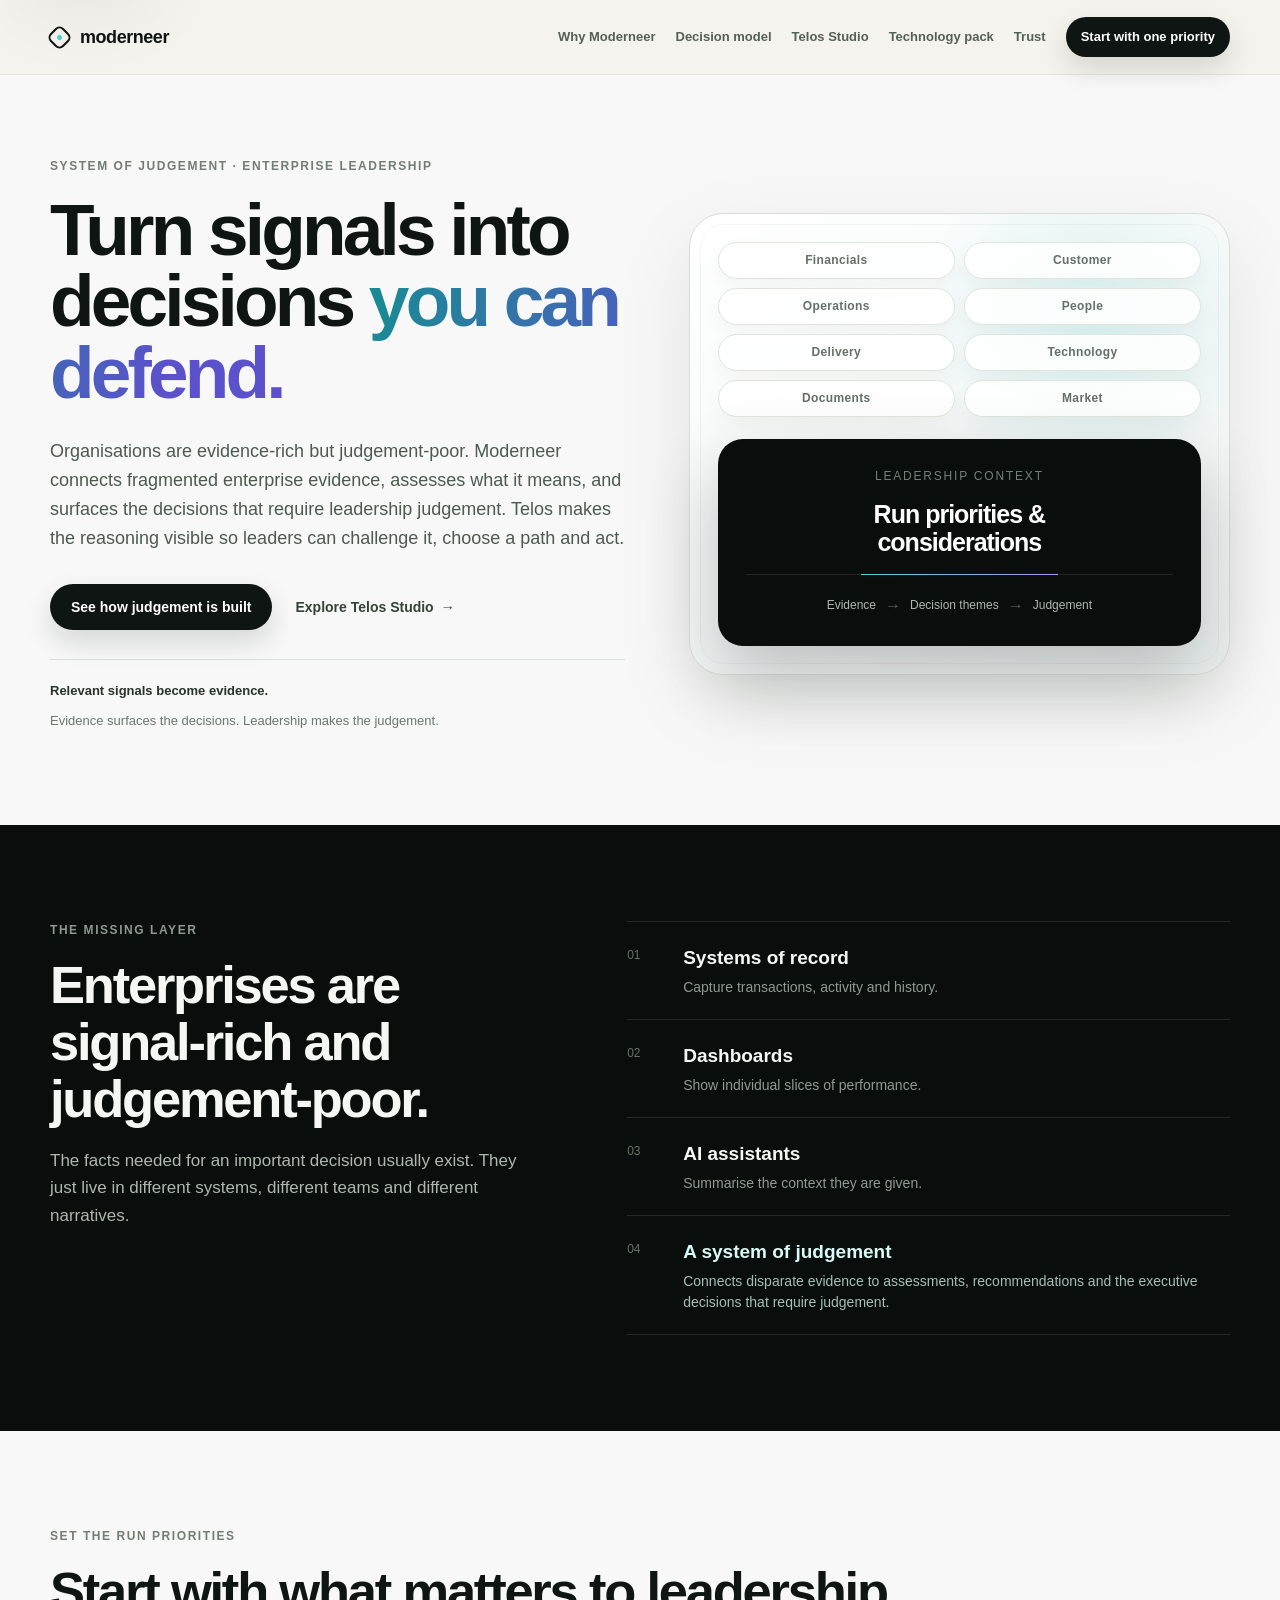
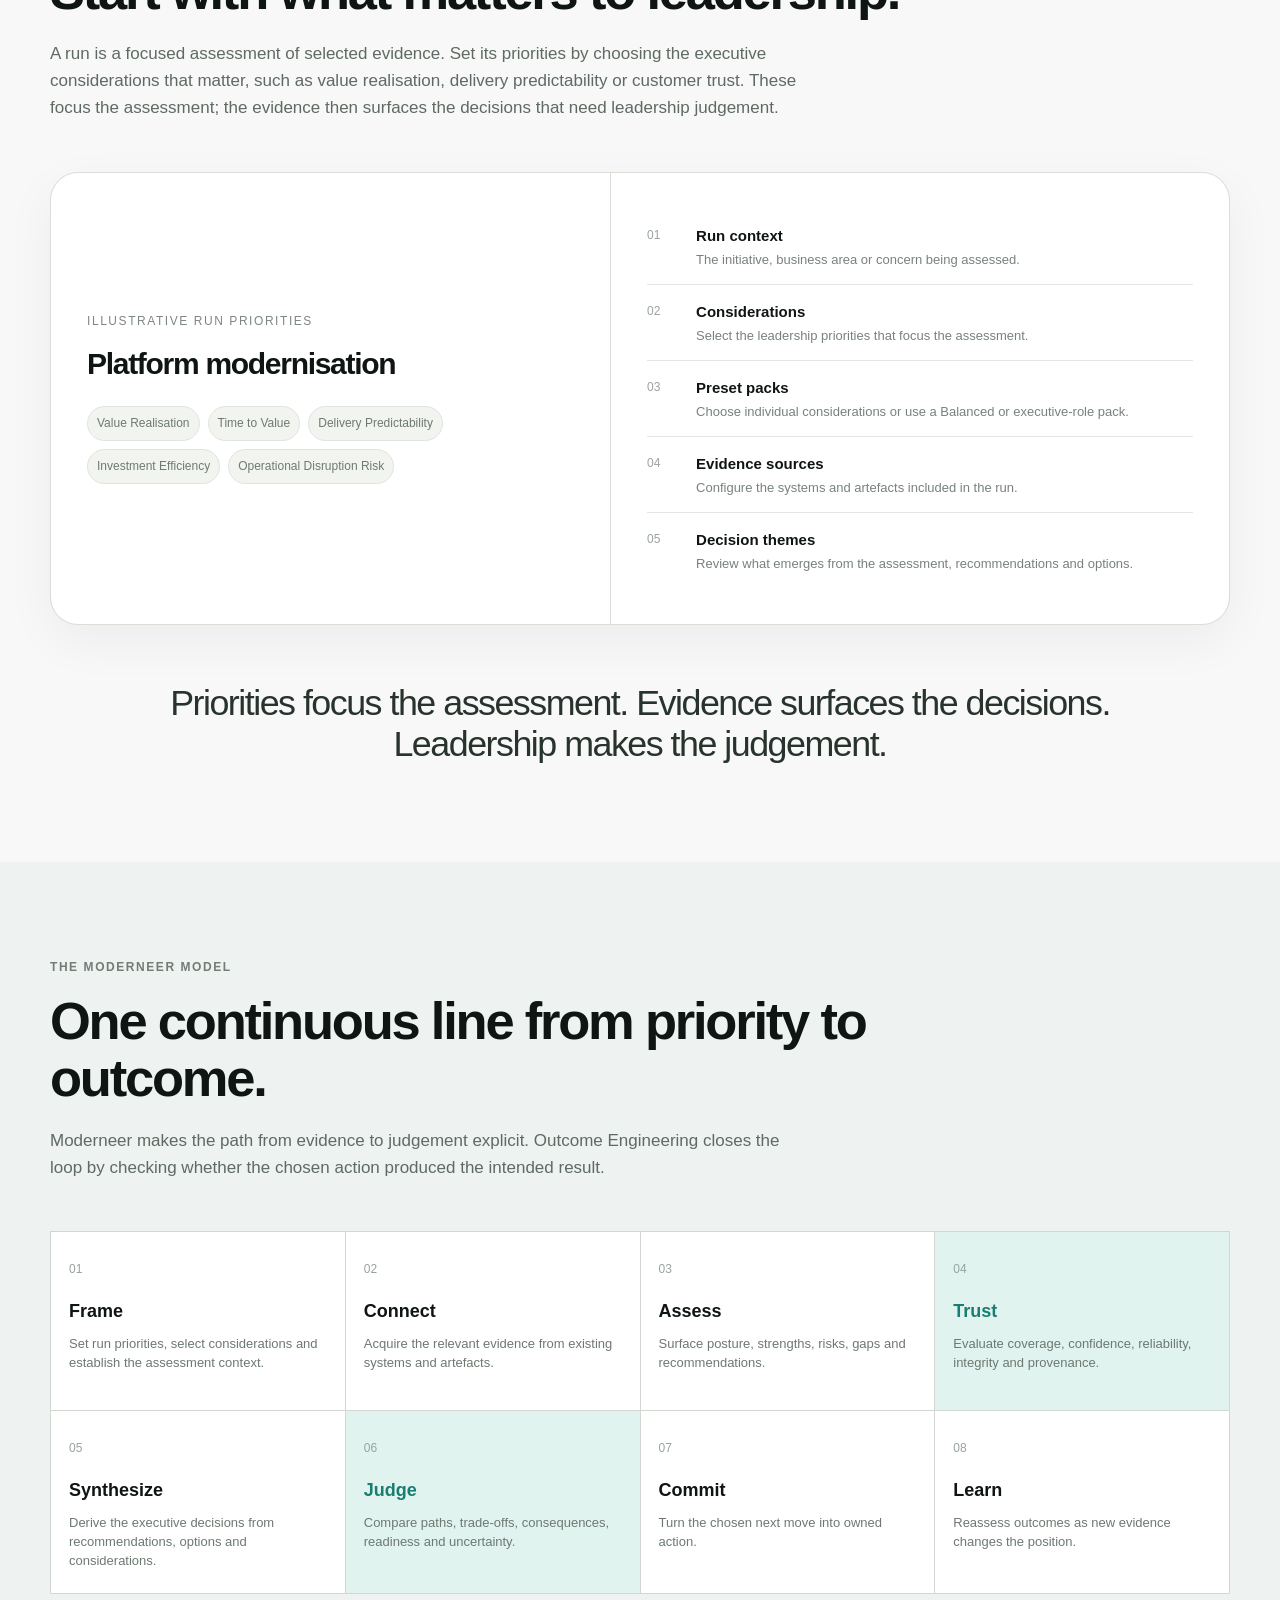
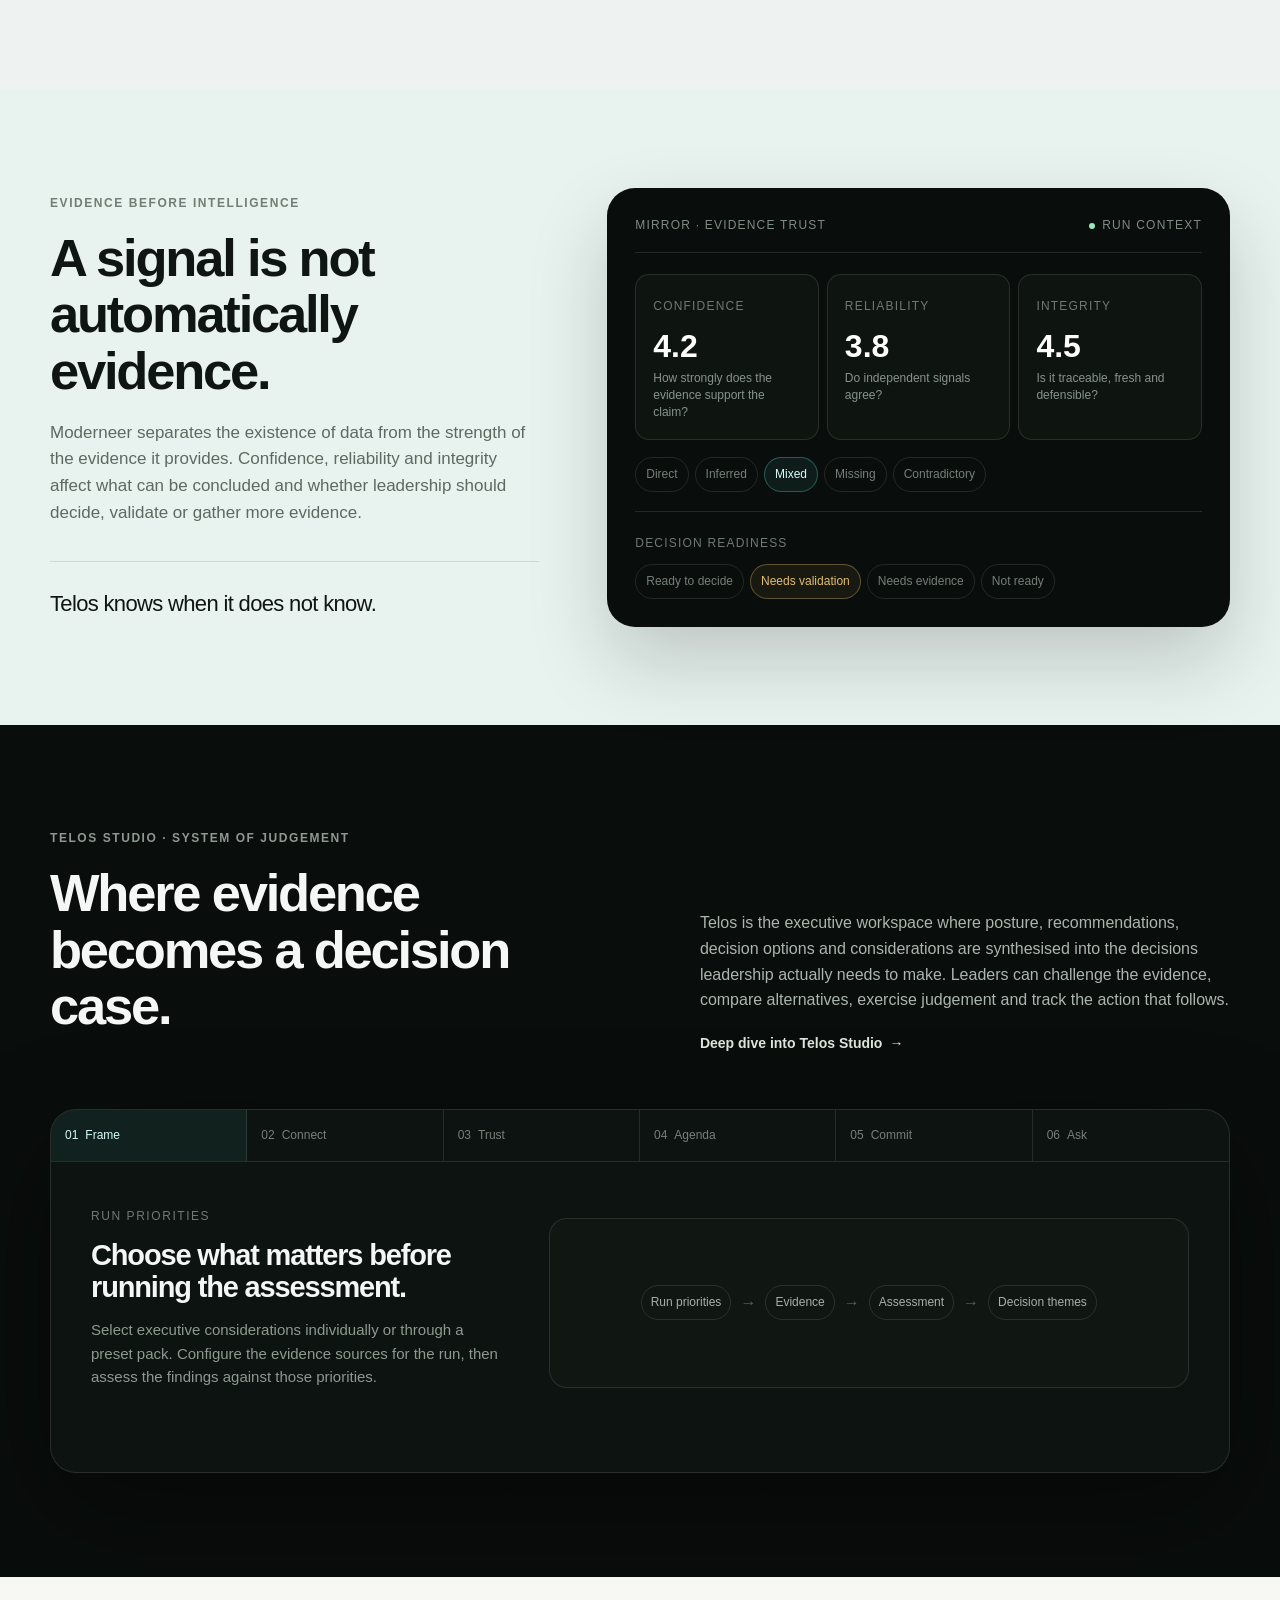
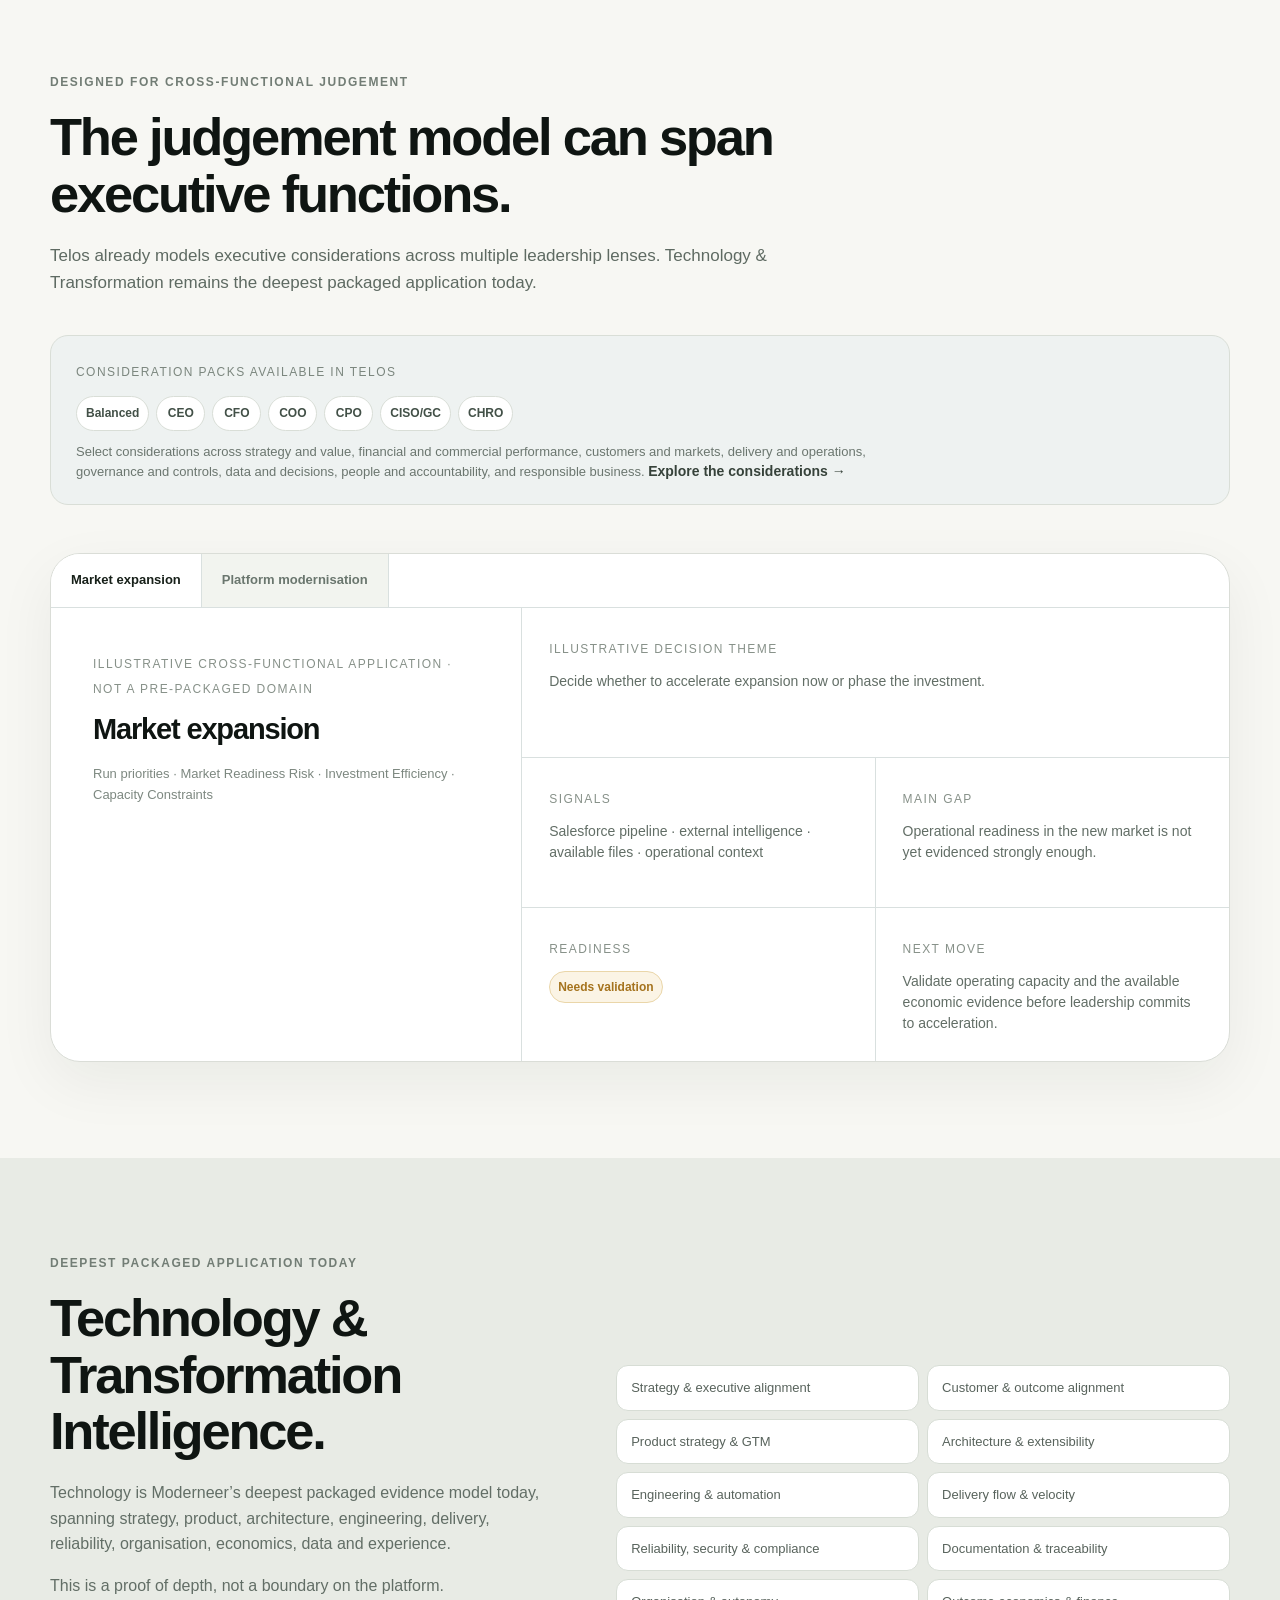
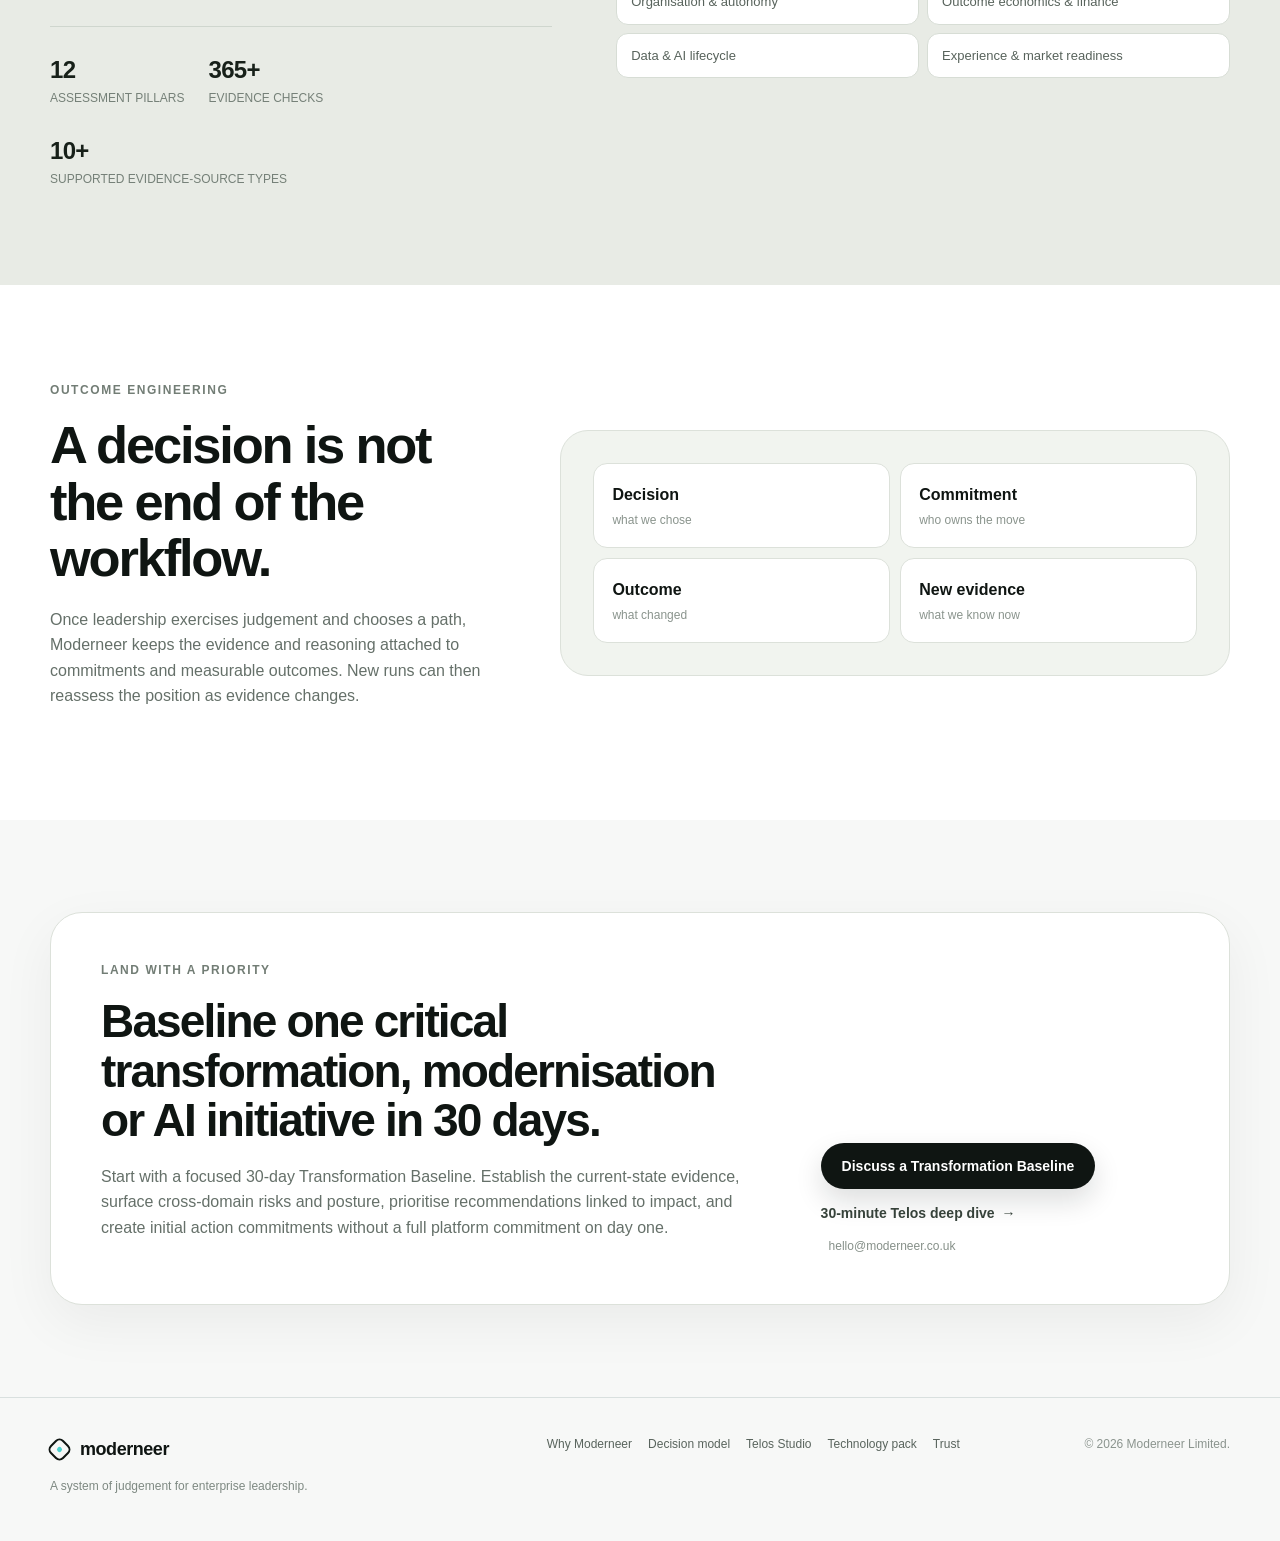
==== commit 0d812cc1: "Align Telos story with run priorities and executive considerations" ====
--- a/index.html
+++ b/index.html
@@ -74,7 +74,7 @@
         </div>
         <div class="system-core">
           <small>LEADERSHIP CONTEXT</small>
-          <b>What do we need to understand?</b>
+          <b>Run priorities &amp; considerations</b>
           <div class="core-line"><span></span></div>
           <div class="core-stages"><span>Evidence</span><i>→</i><span>Decision themes</span><i>→</i><span>Judgement</span></div>
         </div>
@@ -101,26 +101,26 @@
   <section class="section decision-first" id="model">
     <div class="shell">
       <div class="section-intro reveal">
-        <div class="eyebrow">Frame the enquiry</div>
-        <h2>Start with what leadership needs to understand.</h2>
-        <p>A strategic priority, transformation, concern or question sets the context. Decision Scope frames the purpose, audience, horizon, considerations and questions without assuming the answer or the final decision.</p>
+        <div class="eyebrow">Set the run priorities</div>
+        <h2>Start with what matters to leadership.</h2>
+        <p>A run is a focused assessment of selected evidence. Set its priorities by choosing the executive considerations that matter, such as value realisation, delivery predictability or customer trust. These focus the assessment; the evidence then surfaces the decisions that need leadership judgement.</p>
       </div>
 
       <div class="scope-board reveal">
         <div class="scope-question">
-          <small>EXAMPLE DECISION SCOPE</small>
-          <h3>Is Market X ready to accelerate, and what could invalidate the case?</h3>
-          <div class="scope-meta"><span>Audience · CEO / CFO / COO</span><span>Horizon · 12 months</span></div>
+          <small>ILLUSTRATIVE RUN PRIORITIES</small>
+          <h3>Platform modernisation</h3>
+          <div class="scope-meta"><span>Value Realisation</span><span>Time to Value</span><span>Delivery Predictability</span><span>Investment Efficiency</span><span>Operational Disruption Risk</span></div>
         </div>
         <div class="scope-fields">
-          <article><span>01</span><div><b>Purpose</b><p>What outcome, priority or concern needs clarity?</p></div></article>
-          <article><span>02</span><div><b>Audience</b><p>Who owns the judgement and the consequences?</p></div></article>
-          <article><span>03</span><div><b>Horizon</b><p>When does the decision matter?</p></div></article>
-          <article><span>04</span><div><b>Considerations</b><p>What does leadership care about?</p></div></article>
-          <article><span>05</span><div><b>Evidence</b><p>What evidence can support or challenge the enquiry?</p></div></article>
-        </div>
-      </div>
-      <blockquote class="decision-rule reveal">The question shapes the evidence. The evidence surfaces the decisions. Leadership makes the judgement.</blockquote>
+          <article><span>01</span><div><b>Run context</b><p>The initiative, business area or concern being assessed.</p></div></article>
+          <article><span>02</span><div><b>Considerations</b><p>Select the leadership priorities that focus the assessment.</p></div></article>
+          <article><span>03</span><div><b>Preset packs</b><p>Choose individual considerations or use a Balanced or executive-role pack.</p></div></article>
+          <article><span>04</span><div><b>Evidence sources</b><p>Configure the systems and artefacts included in the run.</p></div></article>
+          <article><span>05</span><div><b>Decision themes</b><p>Review what emerges from the assessment, recommendations and options.</p></div></article>
+        </div>
+      </div>
+      <blockquote class="decision-rule reveal">Priorities focus the assessment. Evidence surfaces the decisions. Leadership makes the judgement.</blockquote>
     </div>
   </section>
 
@@ -128,11 +128,11 @@
     <div class="shell">
       <div class="section-intro reveal">
         <div class="eyebrow">The Moderneer model</div>
-        <h2>One continuous line from question to outcome.</h2>
+        <h2>One continuous line from priority to outcome.</h2>
         <p>Moderneer makes the path from evidence to judgement explicit. Outcome Engineering closes the loop by checking whether the chosen action produced the intended result.</p>
       </div>
       <div class="decision-loop reveal" aria-label="Frame, Connect, Assess, Trust, Synthesize, Judge, Commit, Learn">
-        <article><span>01</span><b>Frame</b><p>Define the purpose, audience, scope, horizon and questions.</p></article>
+        <article><span>01</span><b>Frame</b><p>Set run priorities, select considerations and establish the assessment context.</p></article>
         <article><span>02</span><b>Connect</b><p>Acquire the relevant evidence from existing systems and artefacts.</p></article>
         <article><span>03</span><b>Assess</b><p>Surface posture, strengths, risks, gaps and recommendations.</p></article>
         <article class="loop-focus"><span>04</span><b>Trust</b><p>Evaluate coverage, confidence, reliability, integrity and provenance.</p></article>
@@ -189,11 +189,11 @@
         </div>
         <div class="journey-panels">
           <article class="journey-panel active" data-journey-panel="scope">
-            <div><small>DECISION SCOPE</small><h3>Frame the enquiry before running the analysis.</h3><p>Purpose, audience, horizon, business scope, considerations and decision questions establish what leadership needs to understand without assuming the answer.</p></div>
-            <div class="scope-mini"><span>Framing</span><i>→</i><span>Priorities</span><i>→</i><span>Evidence</span><i>→</i><span>Support level</span><i>→</i><span>Agreement</span></div>
+            <div><small>RUN PRIORITIES</small><h3>Choose what matters before running the assessment.</h3><p>Select executive considerations individually or through a preset pack. Configure the evidence sources for the run, then assess the findings against those priorities.</p></div>
+            <div class="scope-mini"><span>Run priorities</span><i>→</i><span>Evidence</span><i>→</i><span>Assessment</span><i>→</i><span>Decision themes</span></div>
           </article>
           <article class="journey-panel" data-journey-panel="connect">
-            <div><small>EVIDENCE ACQUISITION</small><h3>Bring together the evidence relevant to the enquiry.</h3><p>Current connectors span technology, delivery, service, business and external intelligence. Systems of record remain the source of truth; Moderneer adds assessment and judgement logic above them.</p></div>
+            <div><small>EVIDENCE ACQUISITION</small><h3>Bring together the evidence relevant to the run.</h3><p>Current connectors span technology, delivery, service, business and external intelligence. Systems of record remain the source of truth; Moderneer adds assessment and judgement logic above them.</p></div>
             <div class="connector-cloud"><span>Salesforce</span><span>Jira</span><span>Confluence</span><span>Source control</span><span>CI/CD</span><span>OpenTelemetry</span><span>ServiceNow</span><span>Cloud & cost</span><span>External intelligence</span><span>Files</span></div>
           </article>
           <article class="journey-panel" data-journey-panel="trust">
@@ -226,9 +226,9 @@
       </div>
 
       <div class="executive-lenses reveal">
-        <small>EXECUTIVE LENSES ALREADY MODELLED IN TELOS</small>
-        <div><span>CEO</span><span>CFO</span><span>COO</span><span>CPO</span><span>CISO</span><span>CHRO</span></div>
-        <p>Strategic coherence, value realisation, margin, customer trust, operational risk, compliance, decision quality, capability and responsible AI can all shape the leadership context.</p>
+        <small>CONSIDERATION PACKS AVAILABLE IN TELOS</small>
+        <div><span>Balanced</span><span>CEO</span><span>CFO</span><span>COO</span><span>CPO</span><span>CISO/GC</span><span>CHRO</span></div>
+        <p>Select considerations across strategy and value, financial and commercial performance, customers and markets, delivery and operations, governance and controls, data and decisions, people and accountability, and responsible business. <a class="text-link" href="telos.html#considerations">Explore the considerations →</a></p>
       </div>
 
       <div class="decision-demo reveal">
@@ -237,12 +237,13 @@
           <button role="tab" aria-selected="false" data-case="technology">Platform modernisation</button>
         </div>
         <div class="case-body">
-          <div class="case-question"><small>ILLUSTRATIVE CROSS-FUNCTIONAL APPLICATION · NOT A PRE-PACKAGED DOMAIN</small><h3 data-case-question>Is Market X ready to accelerate, and what does leadership need to decide before committing?</h3><p data-case-audience>CEO · CFO · COO · 12-month horizon</p></div>
+          <div class="case-question"><small>ILLUSTRATIVE CROSS-FUNCTIONAL APPLICATION · NOT A PRE-PACKAGED DOMAIN</small><h3 data-case-title>Market expansion</h3><p data-case-priorities>Run priorities · Market Readiness Risk · Investment Efficiency · Capacity Constraints</p></div>
           <div class="case-grid">
+            <div><small>ILLUSTRATIVE DECISION THEME</small><p data-case-theme>Decide whether to accelerate expansion now or phase the investment.</p></div>
             <div><small>SIGNALS</small><p data-case-signals>Salesforce pipeline · external intelligence · available files · operational context</p></div>
             <div><small>MAIN GAP</small><p data-case-gap>Operational readiness in the new market is not yet evidenced strongly enough.</p></div>
             <div><small>READINESS</small><p><span class="case-readiness" data-case-readiness>Needs validation</span></p></div>
-            <div><small>NEXT MOVE</small><p data-case-next>Validate fulfilment capacity and unit economics before committing to full acceleration.</p></div>
+            <div><small>NEXT MOVE</small><p data-case-next>Validate operating capacity and the available economic evidence before leadership commits to acceleration.</p></div>
           </div>
         </div>
       </div>
--- a/assets/css/styles.css
+++ b/assets/css/styles.css
@@ -620,3 +620,32 @@
 @media(max-width:620px){
   .decision-loop{grid-template-columns:1fr}
 }
+
+/* Run priorities: distinguish selected inputs from derived decision themes. */
+.run-priorities-visual{padding:28px}
+.run-priorities-visual>p{font-size:15px;color:var(--muted);margin:0 0 20px}
+.run-priorities-visual>small{display:block;font-size:12px;letter-spacing:.06em;color:var(--muted)}
+.preset-pack-list{display:flex;flex-wrap:wrap;gap:8px;margin:12px 0 26px}
+.preset-pack-list span{padding:7px 11px;border:1px solid var(--line);border-radius:8px;font-size:13px;background:var(--paper-2)}
+.selected-priorities{list-style:none;padding:0;margin:12px 0 20px;display:grid;gap:8px}
+.selected-priorities li{display:flex;align-items:center;gap:10px;padding:11px 13px;border:1px solid #c5ded5;border-radius:10px;background:#edf7f3;font-size:14px}
+.selected-priorities li::before{content:'✓';color:#226d53;font-weight:700}
+.run-priorities-visual>.selection-note{font-size:12px;margin:0}
+.consideration-catalogue{margin-top:64px;scroll-margin-top:100px}
+.consideration-catalogue h3{font-size:28px;line-height:1.2;letter-spacing:-.03em;margin:0 0 14px}
+.consideration-catalogue>p{max-width:850px;color:var(--muted);font-size:16px;margin:0 0 24px}
+.consideration-groups{display:grid;grid-template-columns:repeat(2,minmax(0,1fr));gap:12px;align-items:start}
+.consideration-groups details{border:1px solid var(--line);border-radius:12px;background:#fff;overflow:hidden}
+.consideration-groups summary{padding:17px 20px;cursor:pointer;font-size:15px;font-weight:650}
+.consideration-groups summary:focus-visible{outline:2px solid var(--cyan-2);outline-offset:-4px}
+.consideration-groups ul{margin:0;padding:0 24px 20px 40px;color:var(--muted);font-size:14px}
+.consideration-groups li+li{margin-top:5px}
+.case-grid>div:nth-child(2n){border-right:1px solid var(--line)}
+.case-grid>div:nth-child(2n+1){border-right:0}
+.case-grid>div:first-child{grid-column:1/-1;border-right:0;border-bottom:1px solid var(--line)}
+@media(max-width:640px){
+  .run-priorities-visual{padding:22px}
+  .product-chrome{height:auto;min-height:46px;gap:12px;padding:12px 17px;flex-wrap:wrap}
+  .consideration-groups{grid-template-columns:1fr}
+  .consideration-catalogue{margin-top:44px}
+}
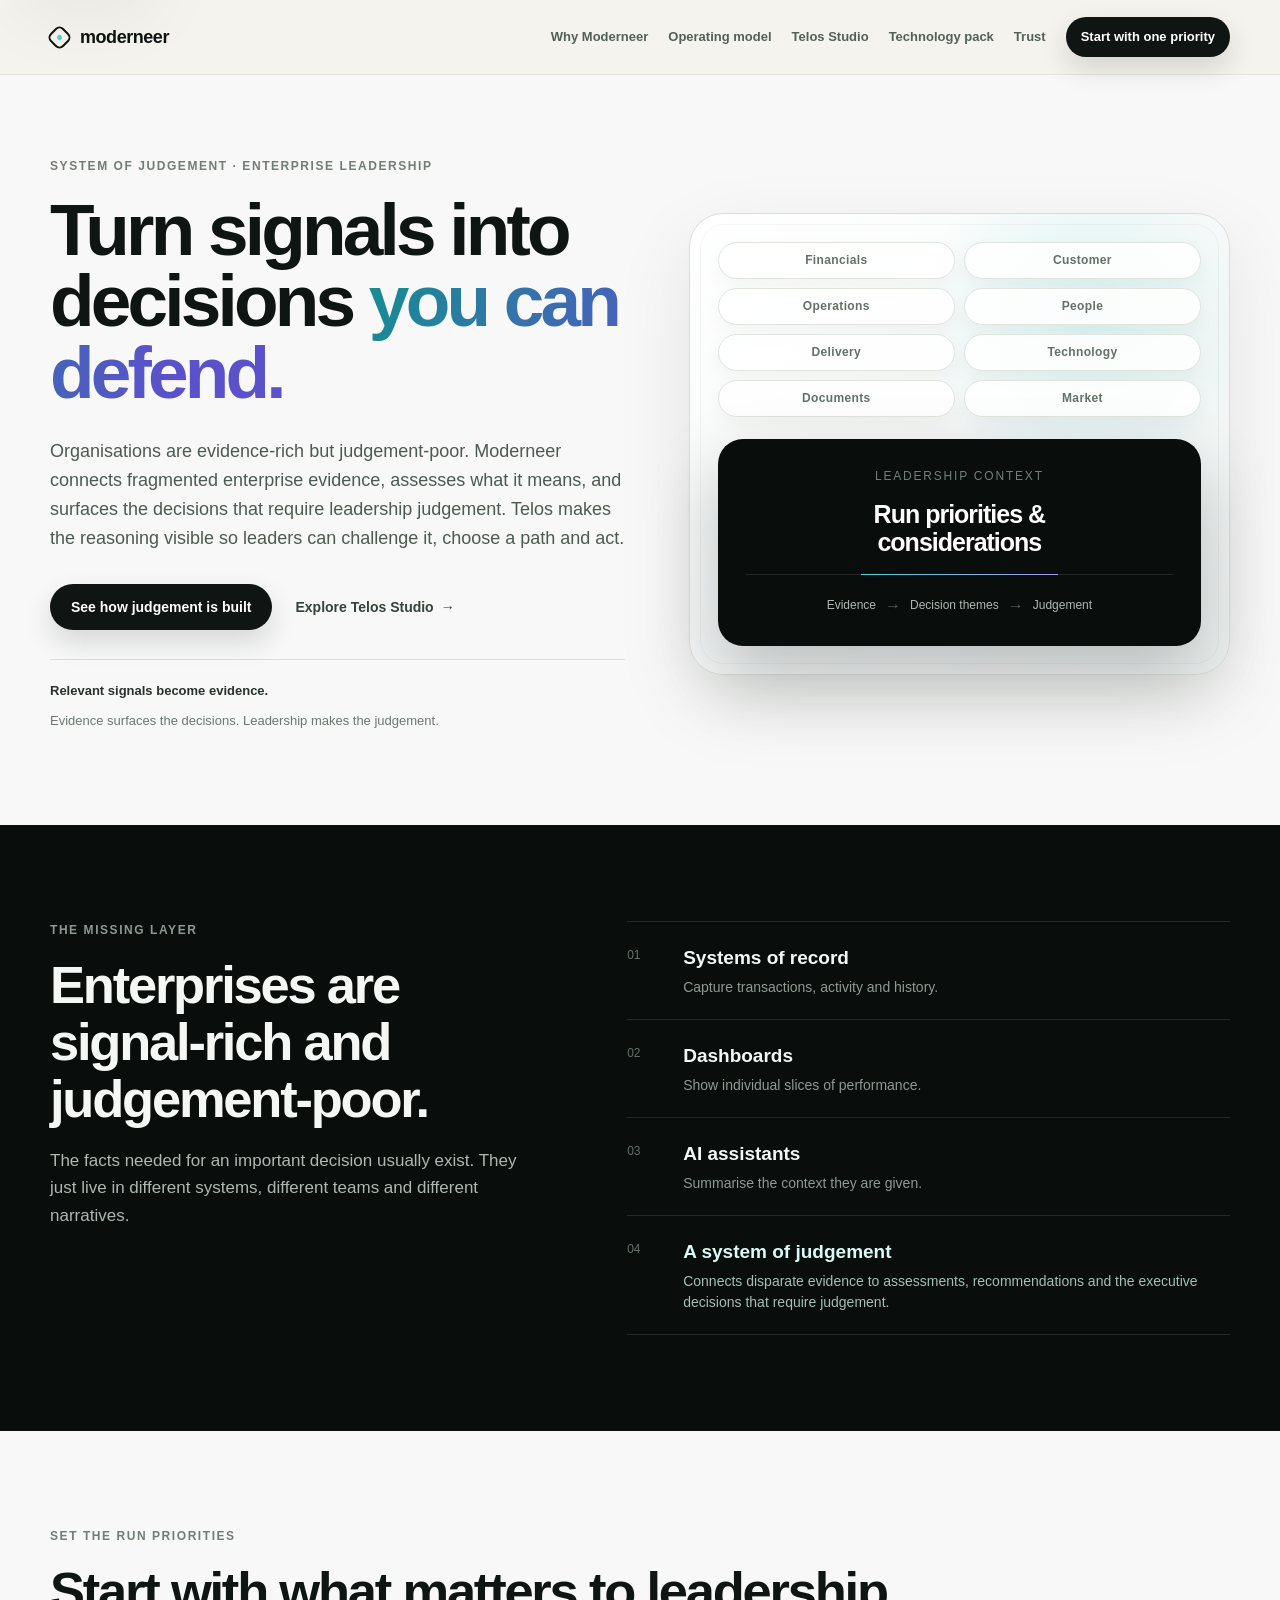
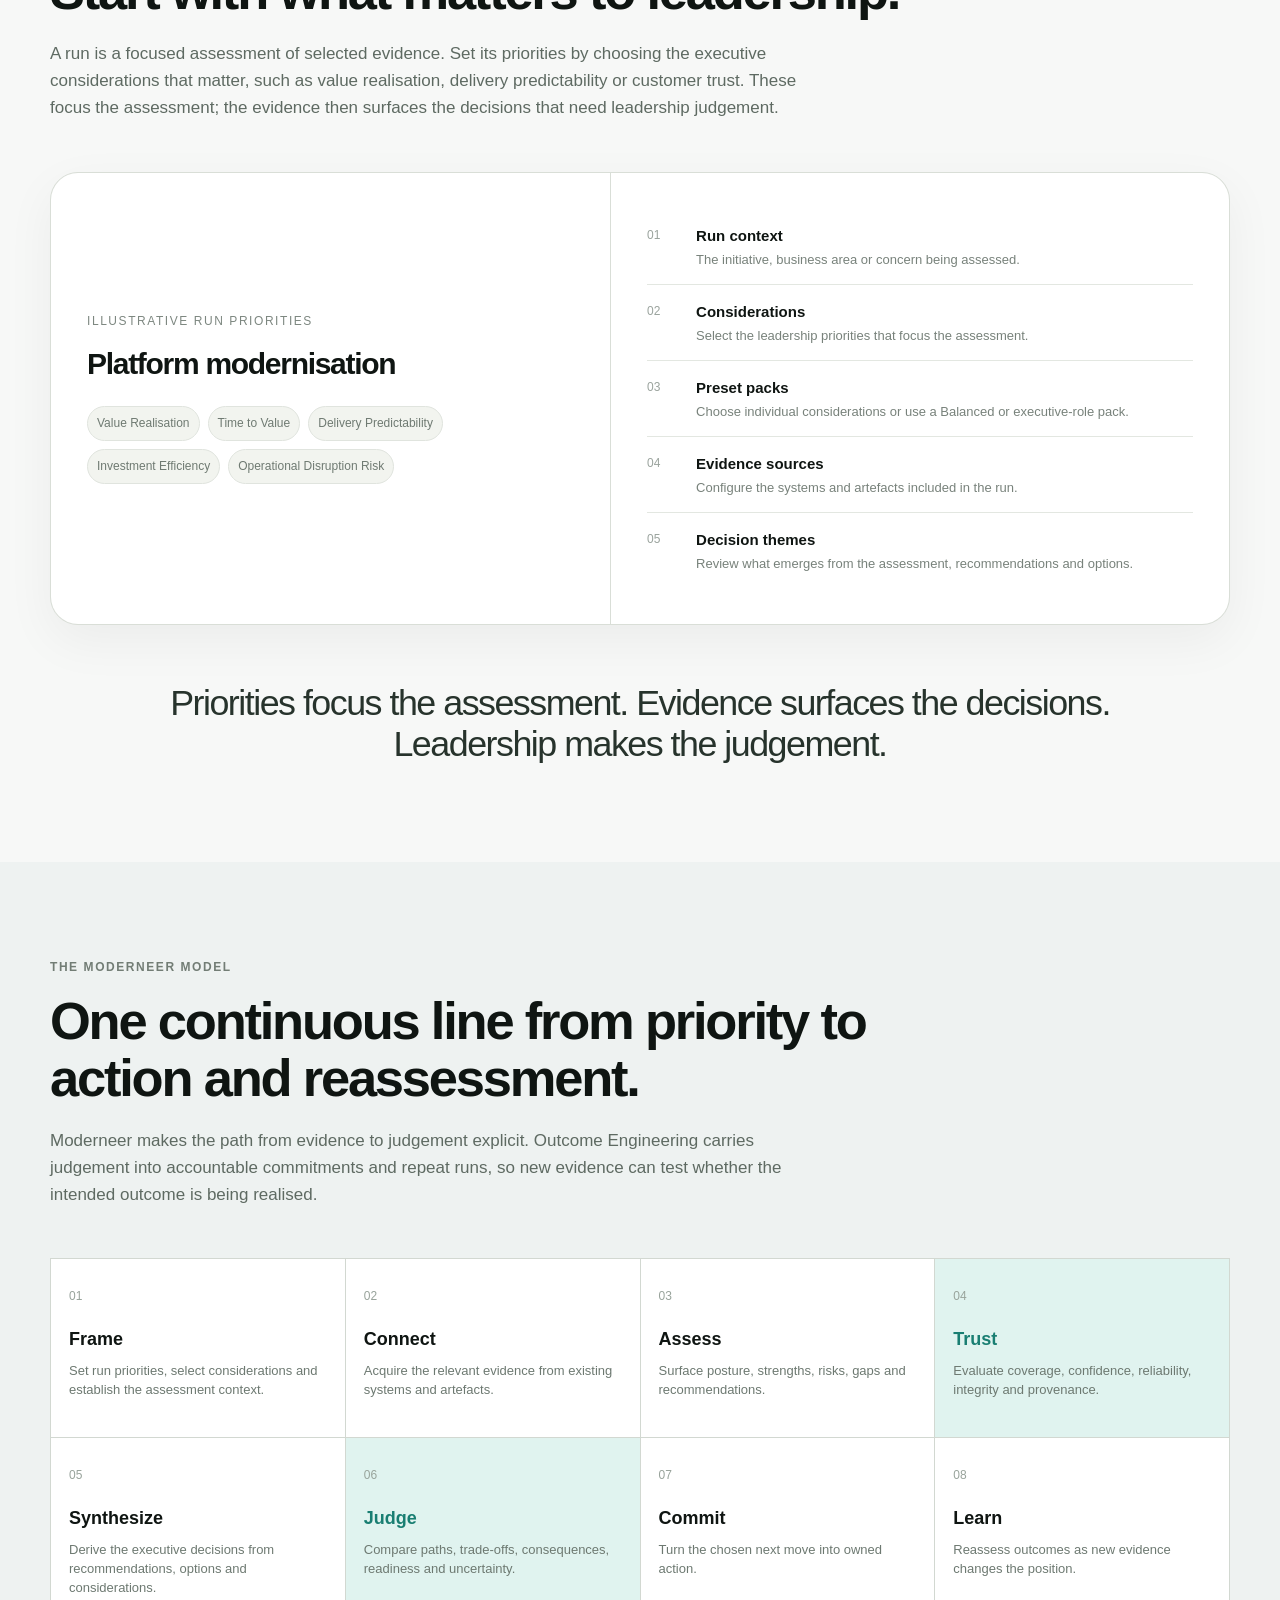
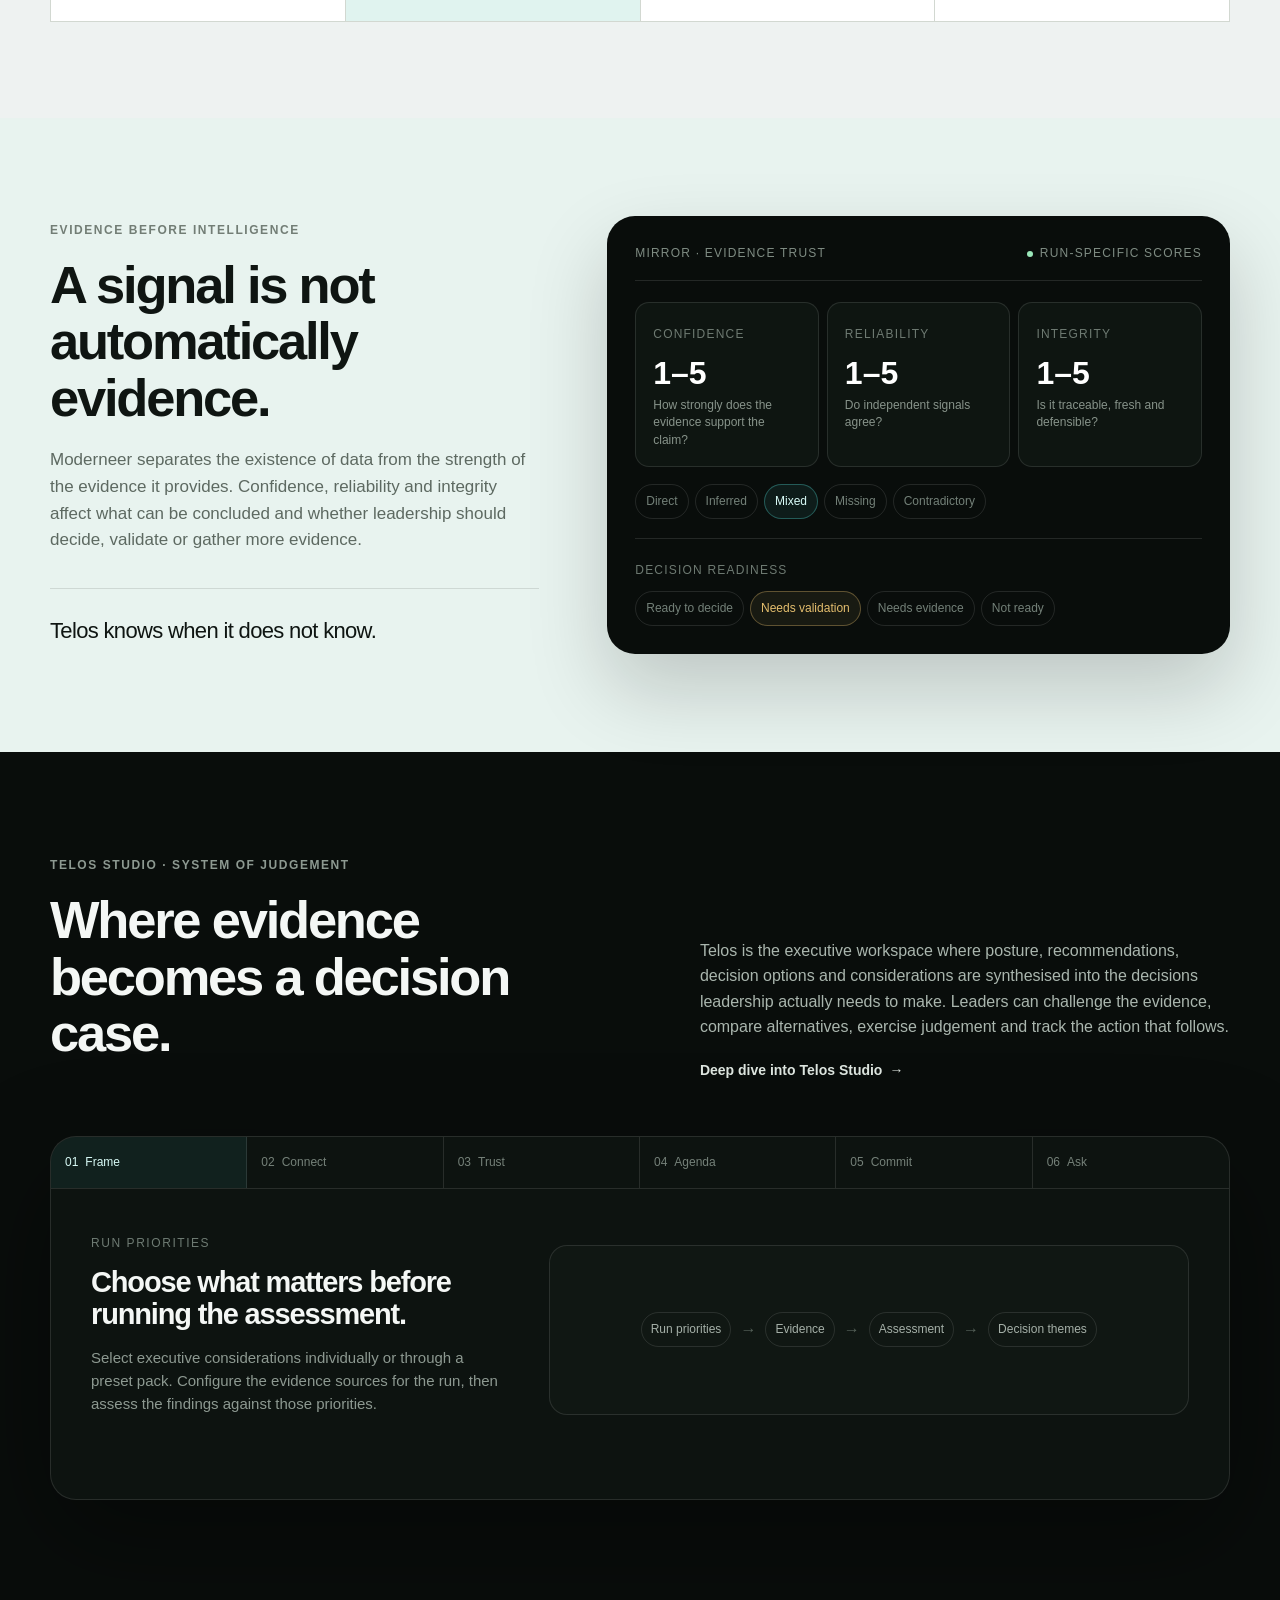
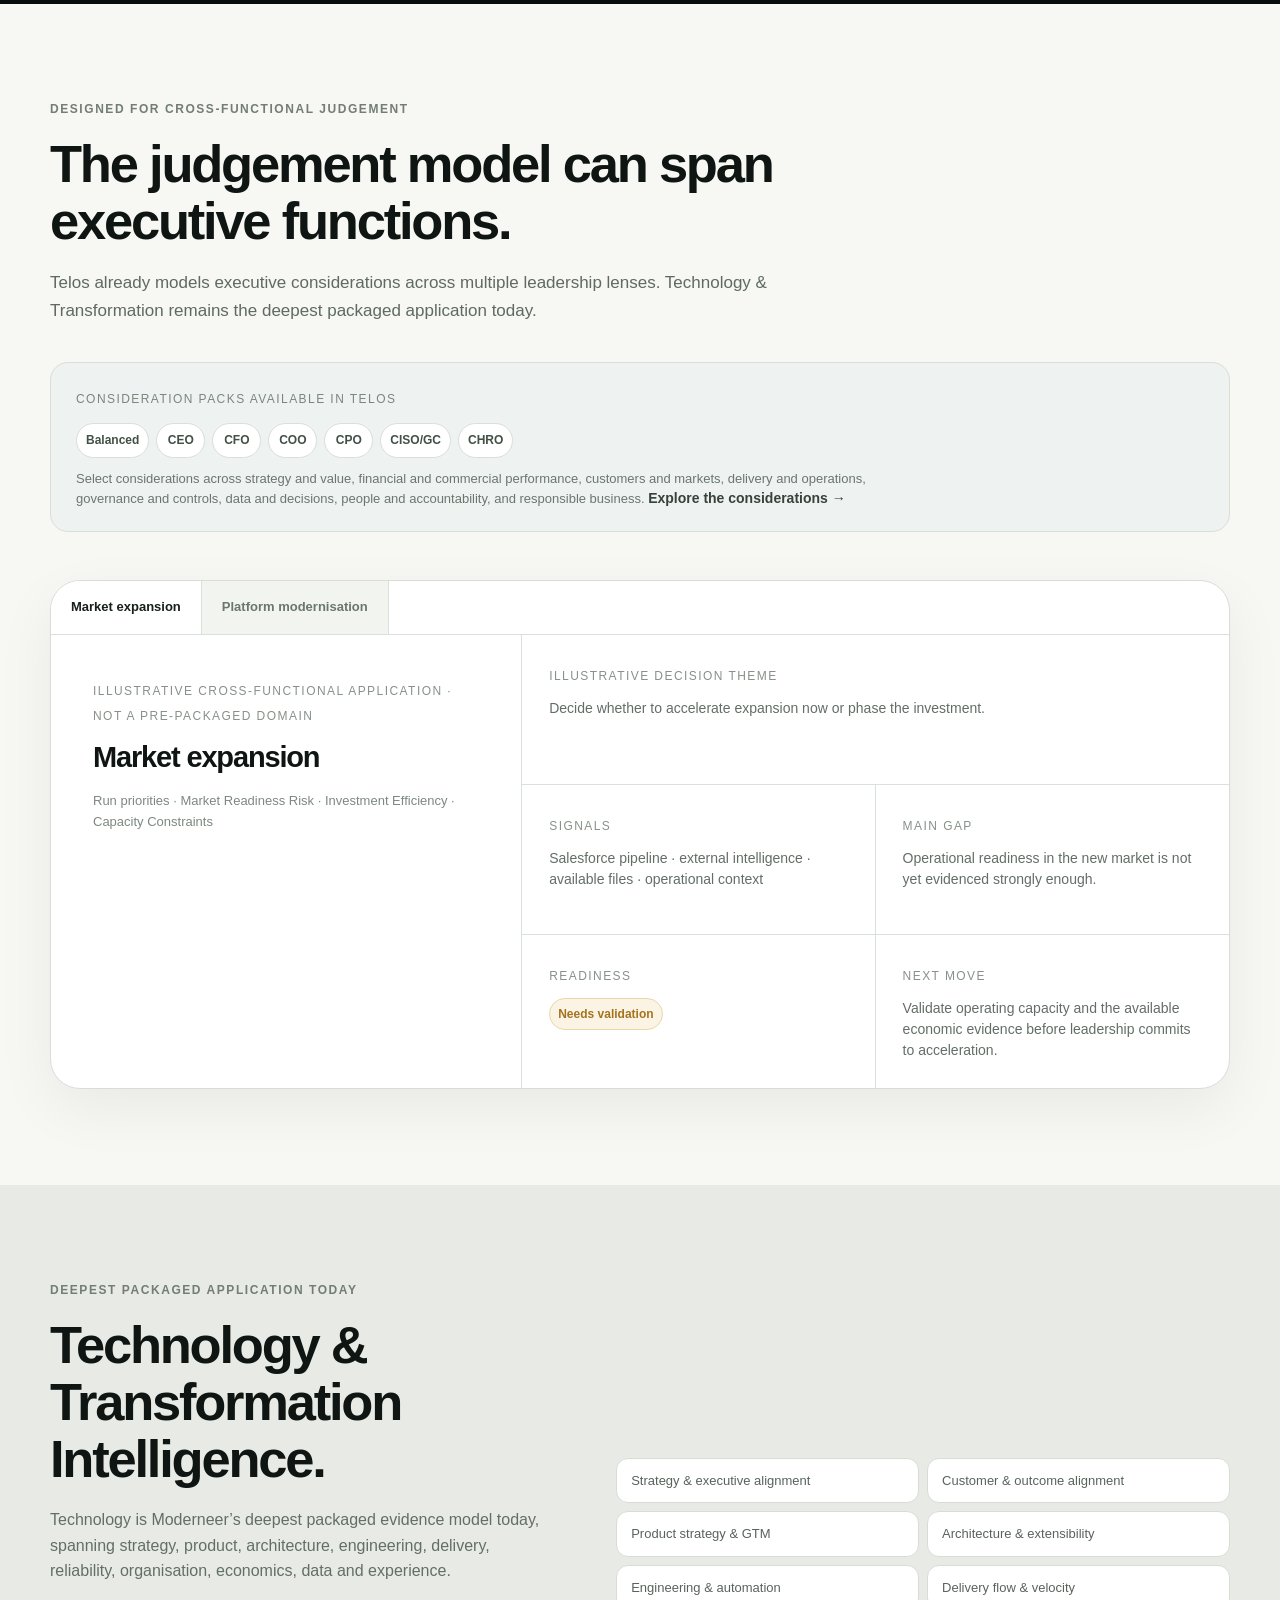
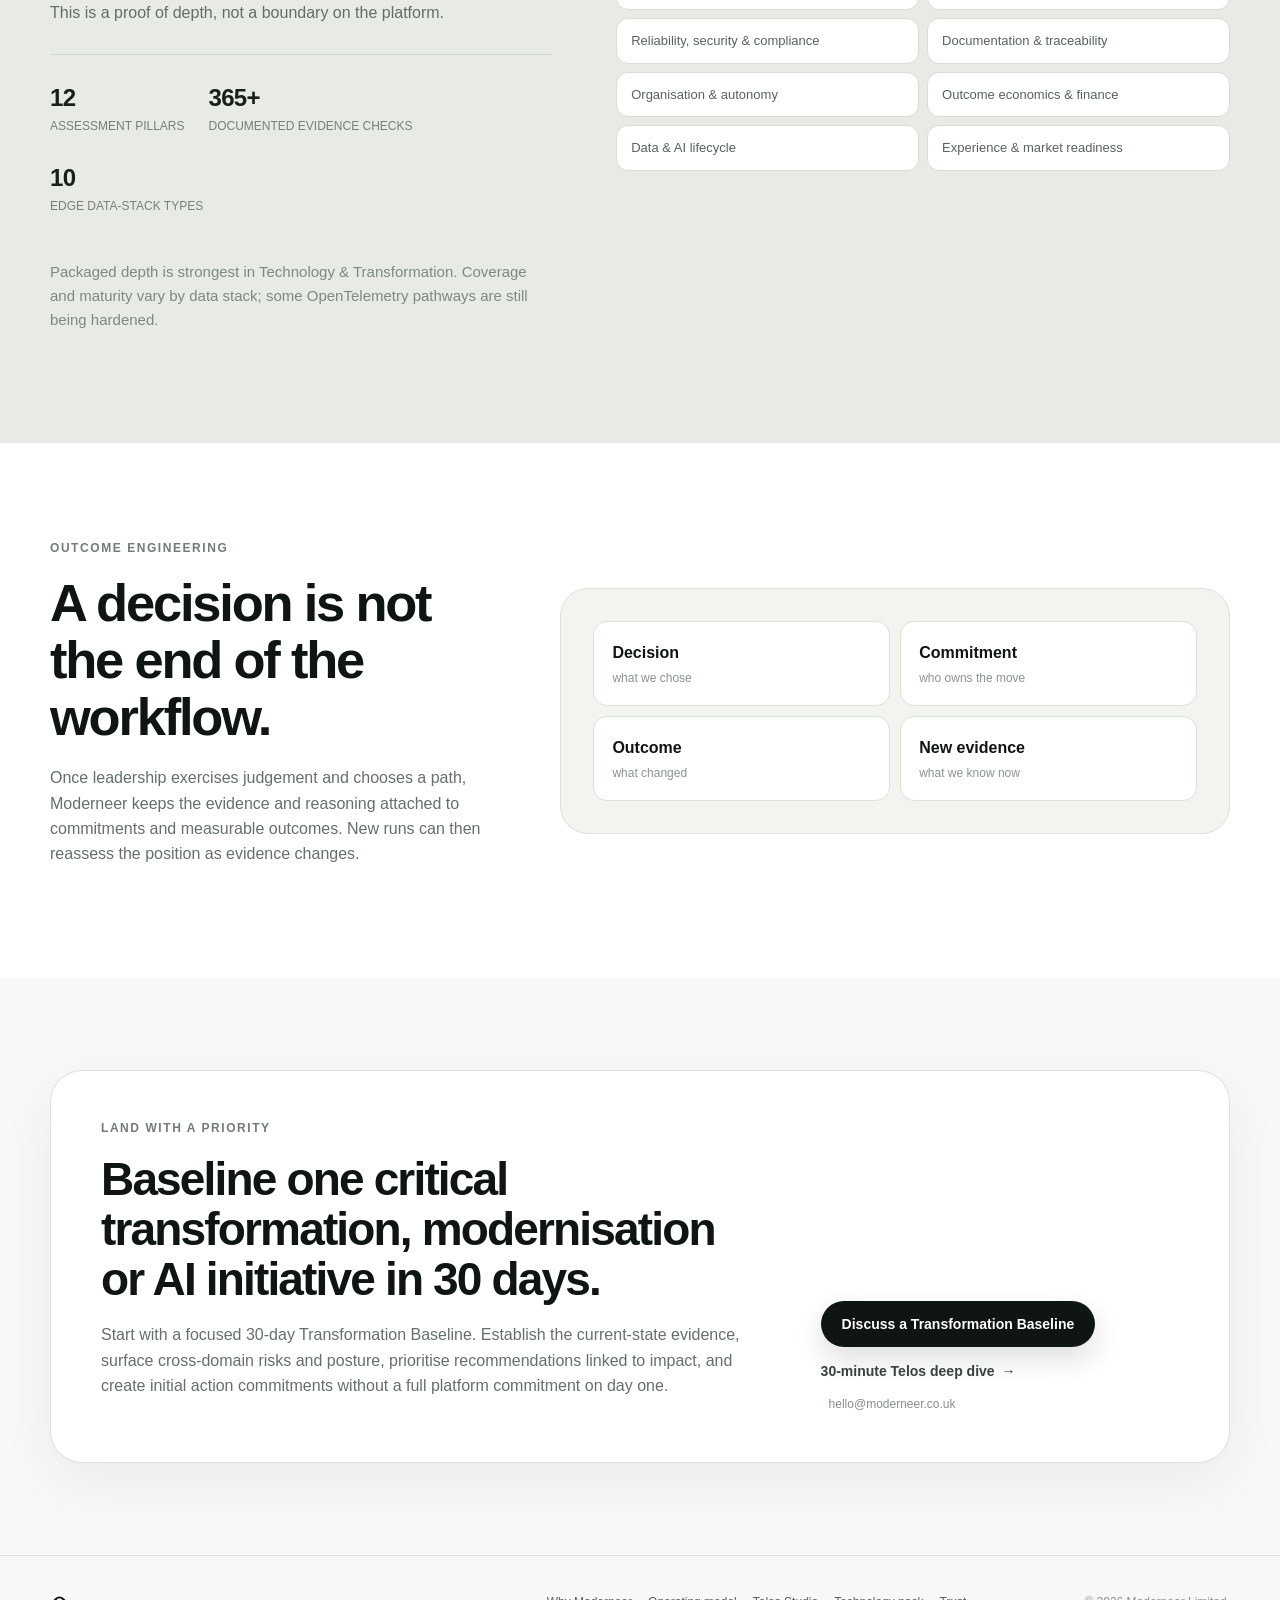
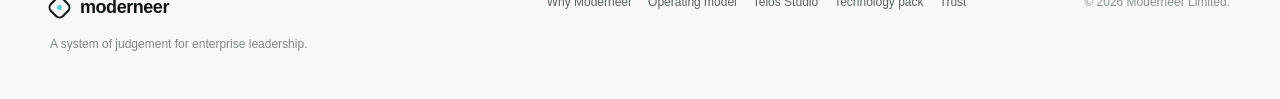
==== commit 94657b94: "Make homepage claims implementation-true and executive-ready" ====
--- a/index.html
+++ b/index.html
@@ -25,7 +25,7 @@
     <a class="brand" href="#top" aria-label="Moderneer home"><span class="brand-mark"></span><span>moderneer</span></a>
     <nav class="desktop-nav" aria-label="Primary">
       <a href="#why">Why Moderneer</a>
-      <a href="#model">Decision model</a>
+      <a href="#model">Operating model</a>
       <a href="#telos">Telos Studio</a>
       <a href="#technology-pack">Technology pack</a>
       <a href="#trust">Trust</a>
@@ -38,7 +38,7 @@
   <div class="mobile-nav" data-nav-panel hidden>
     <div class="shell mobile-nav-inner">
       <a href="#why">Why Moderneer</a>
-      <a href="#model">Decision model</a>
+      <a href="#model">Operating model</a>
       <a href="#telos">Telos Studio</a>
       <a href="#technology-pack">Technology pack</a>
       <a href="#trust">Trust</a>
@@ -128,8 +128,8 @@
     <div class="shell">
       <div class="section-intro reveal">
         <div class="eyebrow">The Moderneer model</div>
-        <h2>One continuous line from priority to outcome.</h2>
-        <p>Moderneer makes the path from evidence to judgement explicit. Outcome Engineering closes the loop by checking whether the chosen action produced the intended result.</p>
+        <h2>One continuous line from priority to action and reassessment.</h2>
+        <p>Moderneer makes the path from evidence to judgement explicit. Outcome Engineering carries judgement into accountable commitments and repeat runs, so new evidence can test whether the intended outcome is being realised.</p>
       </div>
       <div class="decision-loop reveal" aria-label="Frame, Connect, Assess, Trust, Synthesize, Judge, Commit, Learn">
         <article><span>01</span><b>Frame</b><p>Set run priorities, select considerations and establish the assessment context.</p></article>
@@ -153,11 +153,11 @@
         <div class="trust-quote">Telos knows when it does not know.</div>
       </div>
       <div class="mirror-card reveal">
-        <div class="mirror-top"><span>Mirror · evidence trust</span><span class="live-dot">run context</span></div>
+        <div class="mirror-top"><span>Mirror · evidence trust</span><span class="live-dot">run-specific scores</span></div>
         <div class="trust-dimensions">
-          <article><small>CONFIDENCE</small><strong>4.2</strong><p>How strongly does the evidence support the claim?</p></article>
-          <article><small>RELIABILITY</small><strong>3.8</strong><p>Do independent signals agree?</p></article>
-          <article><small>INTEGRITY</small><strong>4.5</strong><p>Is it traceable, fresh and defensible?</p></article>
+          <article><small>CONFIDENCE</small><strong>1–5</strong><p>How strongly does the evidence support the claim?</p></article>
+          <article><small>RELIABILITY</small><strong>1–5</strong><p>Do independent signals agree?</p></article>
+          <article><small>INTEGRITY</small><strong>1–5</strong><p>Is it traceable, fresh and defensible?</p></article>
         </div>
         <div class="evidence-state"><span>Direct</span><span>Inferred</span><span class="selected">Mixed</span><span>Missing</span><span>Contradictory</span></div>
         <div class="readiness-state"><small>DECISION READINESS</small><div><span>Ready to decide</span><span class="selected amber">Needs validation</span><span>Needs evidence</span><span>Not ready</span></div></div>
@@ -193,7 +193,7 @@
             <div class="scope-mini"><span>Run priorities</span><i>→</i><span>Evidence</span><i>→</i><span>Assessment</span><i>→</i><span>Decision themes</span></div>
           </article>
           <article class="journey-panel" data-journey-panel="connect">
-            <div><small>EVIDENCE ACQUISITION</small><h3>Bring together the evidence relevant to the run.</h3><p>Current connectors span technology, delivery, service, business and external intelligence. Systems of record remain the source of truth; Moderneer adds assessment and judgement logic above them.</p></div>
+            <div><small>EVIDENCE ACQUISITION</small><h3>Bring together the evidence relevant to the run.</h3><p>Edge currently models ten data-stack types across source control, work management, knowledge, delivery, service, CRM, files, cloud cost, observability and external context. Coverage varies by source and deployment; systems of record remain authoritative.</p></div>
             <div class="connector-cloud"><span>Salesforce</span><span>Jira</span><span>Confluence</span><span>Source control</span><span>CI/CD</span><span>OpenTelemetry</span><span>ServiceNow</span><span>Cloud & cost</span><span>External intelligence</span><span>Files</span></div>
           </article>
           <article class="journey-panel" data-journey-panel="trust">
@@ -257,7 +257,8 @@
         <h2>Technology & Transformation Intelligence.</h2>
         <p>Technology is Moderneer’s deepest packaged evidence model today, spanning strategy, product, architecture, engineering, delivery, reliability, organisation, economics, data and experience.</p>
         <p>This is a proof of depth, not a boundary on the platform.</p>
-        <div class="technology-proof"><span><strong>12</strong> assessment pillars</span><span><strong>365+</strong> evidence checks</span><span><strong>10+</strong> supported evidence-source types</span></div>
+        <div class="technology-proof"><span><strong>12</strong> assessment pillars</span><span><strong>365+</strong> documented evidence checks</span><span><strong>10</strong> Edge data-stack types</span></div>
+        <p class="deep-note">Packaged depth is strongest in Technology &amp; Transformation. Coverage and maturity vary by data stack; some OpenTelemetry pathways are still being hardened.</p>
       </div>
       <div class="pillar-field reveal" aria-label="Technology and Transformation Intelligence pillars">
         <span>Strategy & executive alignment</span><span>Customer & outcome alignment</span><span>Product strategy & GTM</span><span>Architecture & extensibility</span><span>Engineering & automation</span><span>Delivery flow & velocity</span><span>Reliability, security & compliance</span><span>Documentation & traceability</span><span>Organisation & autonomy</span><span>Outcome economics & finance</span><span>Data & AI lifecycle</span><span>Experience & market readiness</span>
@@ -297,7 +298,7 @@
 <footer class="site-footer">
   <div class="shell footer-grid">
     <div><a class="brand" href="#top"><span class="brand-mark"></span><span>moderneer</span></a><p>A system of judgement for enterprise leadership.</p></div>
-    <div class="footer-links"><a href="#why">Why Moderneer</a><a href="#model">Decision model</a><a href="#telos">Telos Studio</a><a href="#technology-pack">Technology pack</a><a href="#trust">Trust</a></div>
+    <div class="footer-links"><a href="#why">Why Moderneer</a><a href="#model">Operating model</a><a href="#telos">Telos Studio</a><a href="#technology-pack">Technology pack</a><a href="#trust">Trust</a></div>
     <div class="footer-meta">© 2026 Moderneer Limited.</div>
   </div>
 </footer>
